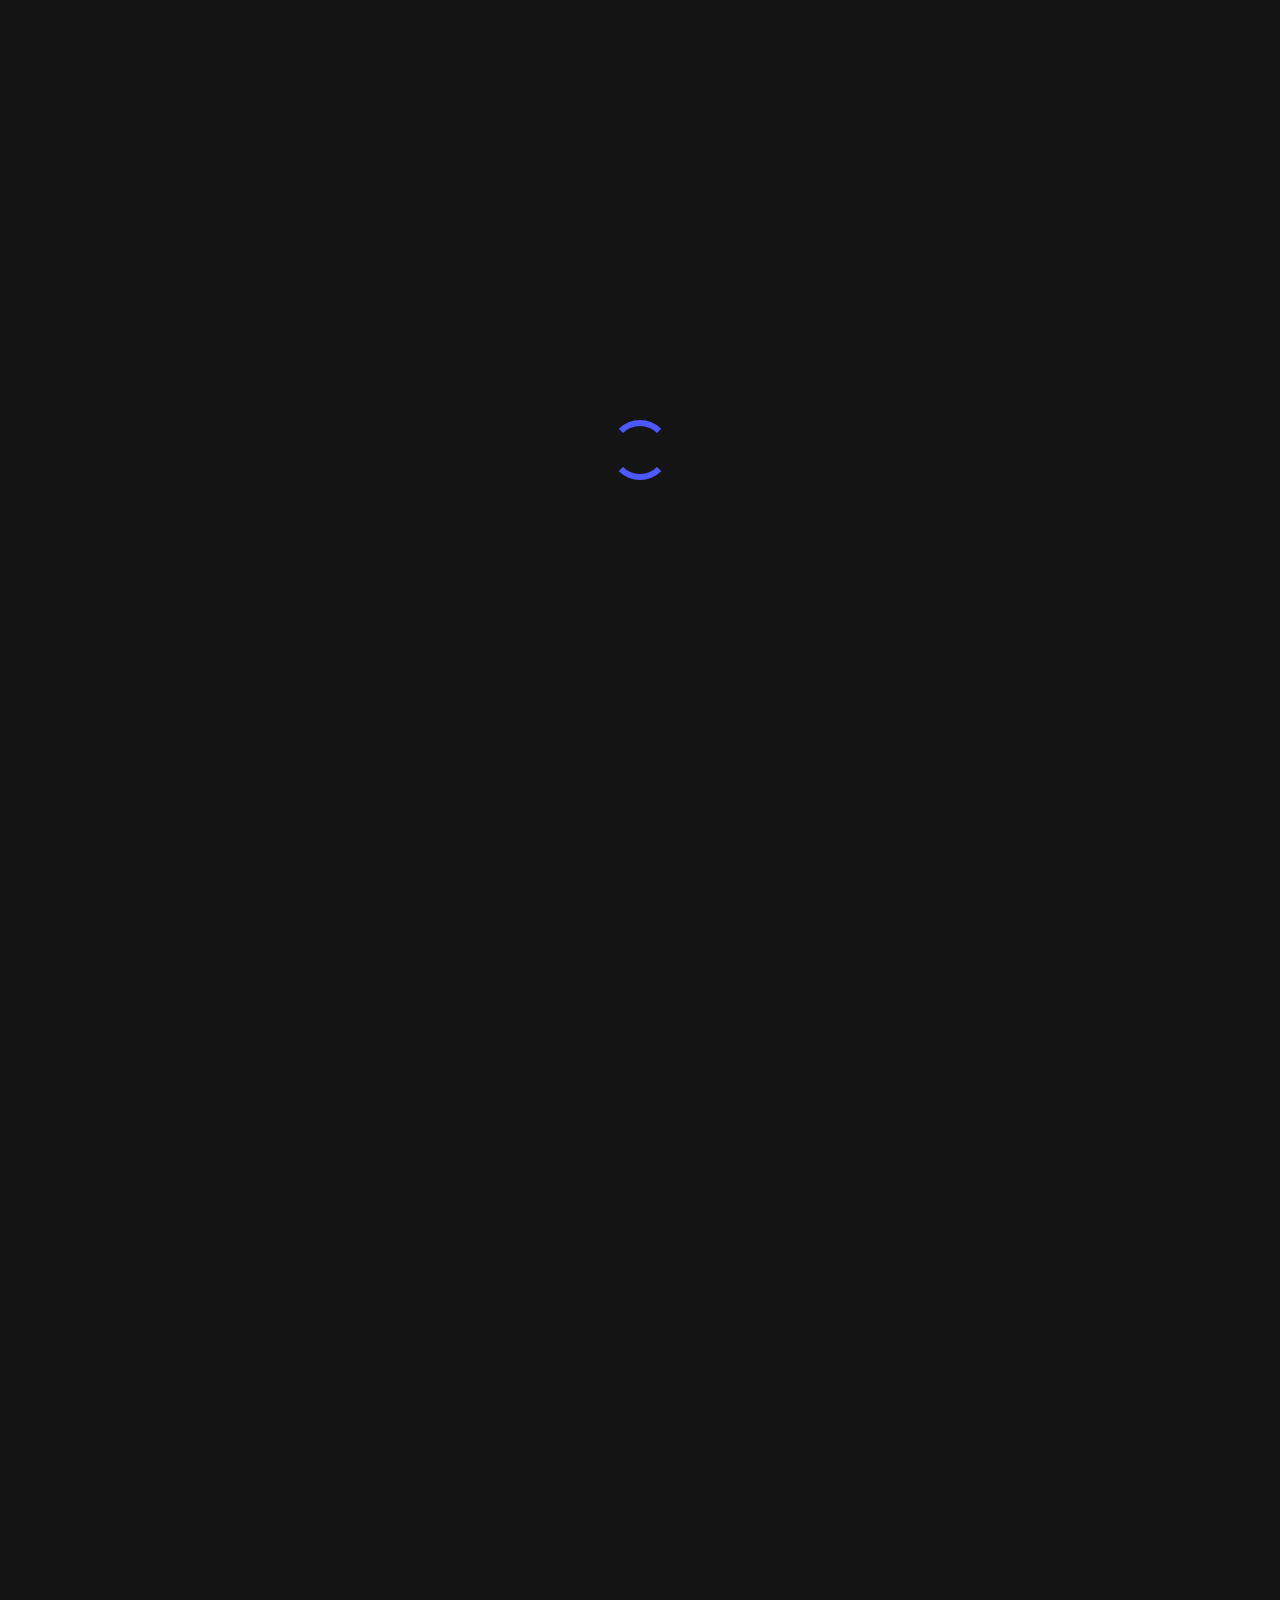
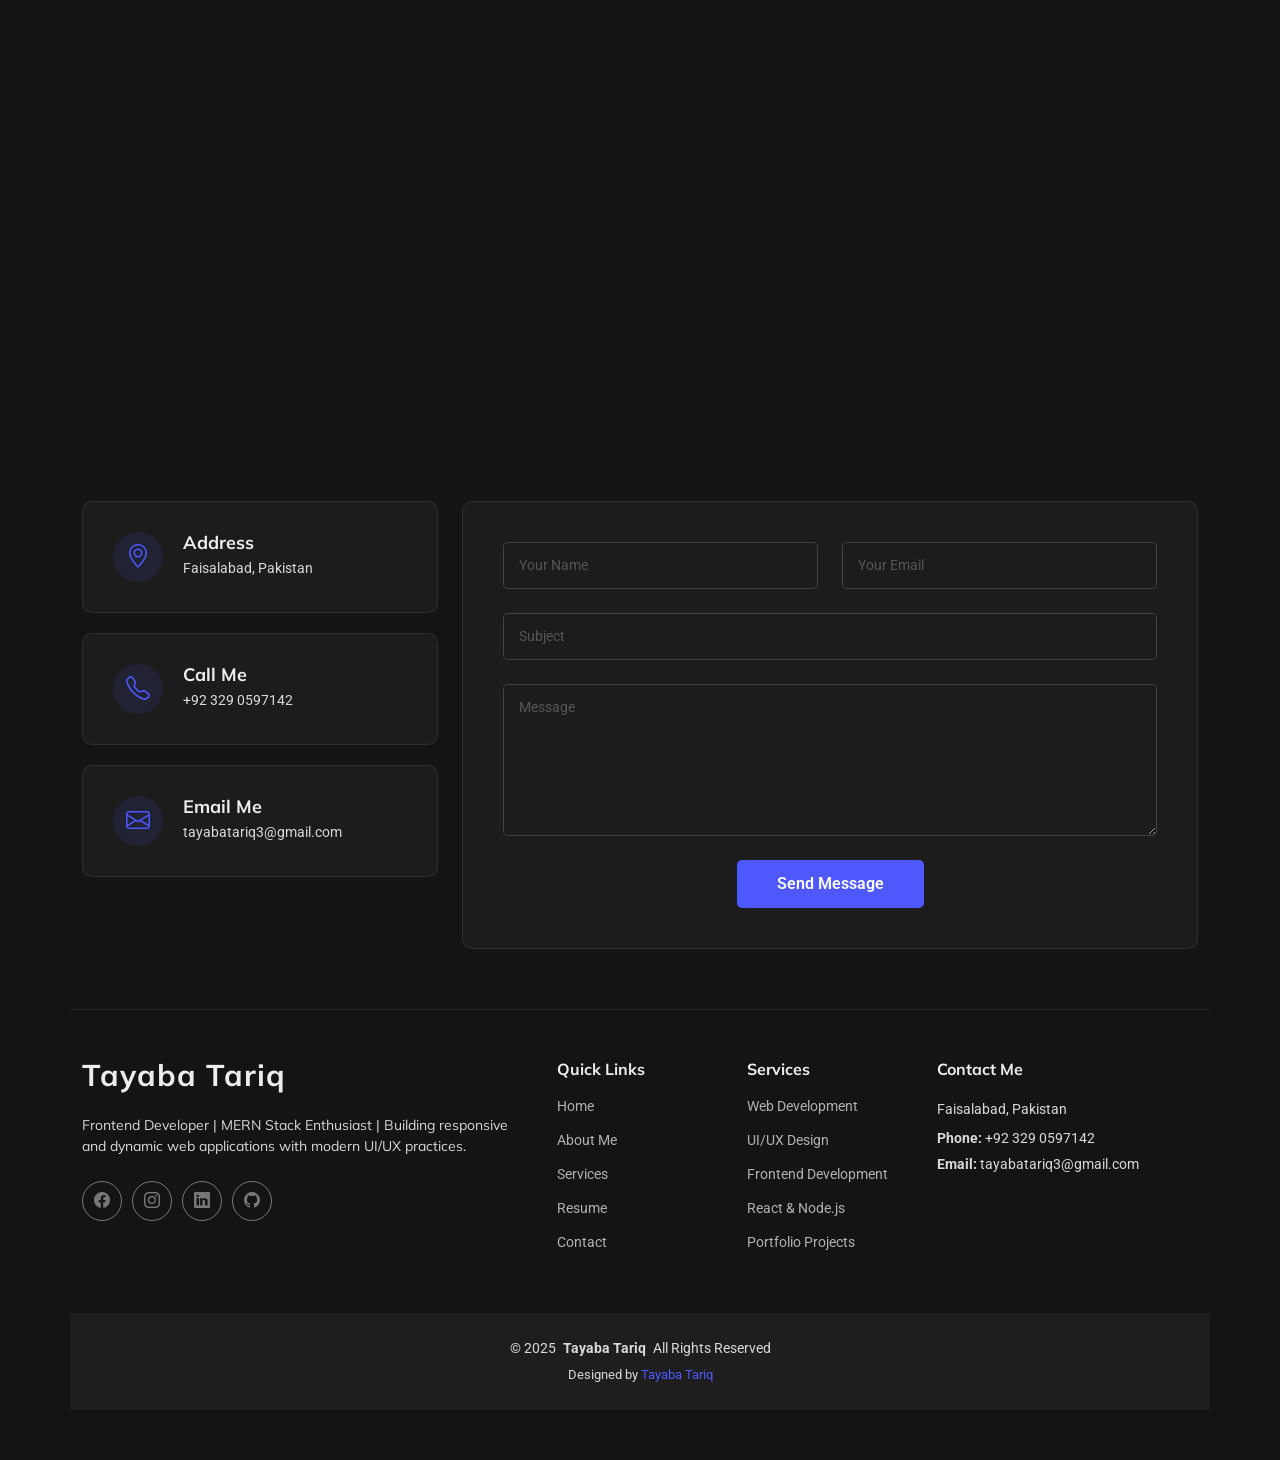
==== index.html @ 18658328 "initial comment" ====
<!DOCTYPE html>
<html lang="en">

<head>
  <meta charset="utf-8">
  <meta content="width=device-width, initial-scale=1.0" name="viewport">
  <title>Index - Craftivo Bootstrap Template</title>
  <meta name="description" content="">
  <meta name="keywords" content="">

  <!-- Favicons -->
  <link href="assets/img/favicon.png" rel="icon">
  <link href="assets/img/apple-touch-icon.png" rel="apple-touch-icon">

  <!-- Fonts -->
  <link href="https://fonts.googleapis.com" rel="preconnect">
  <link href="https://fonts.gstatic.com" rel="preconnect" crossorigin>
  <link
    href="https://fonts.googleapis.com/css2?family=Roboto:ital,wght@0,100;0,300;0,400;0,500;0,700;0,900;1,100;1,300;1,400;1,500;1,700;1,900&family=Raleway:ital,wght@0,100;0,200;0,300;0,400;0,500;0,600;0,700;0,800;0,900;1,100;1,200;1,300;1,400;1,500;1,600;1,700;1,800;1,900&family=Mulish:ital,wght@0,200;0,300;0,400;0,500;0,600;0,700;0,800;0,900;1,200;1,300;1,400;1,500;1,600;1,700;1,800;1,900&display=swap"
    rel="stylesheet">

  <!-- Vendor CSS Files -->
  <link href="assets/vendor/bootstrap/css/bootstrap.min.css" rel="stylesheet">
  <link href="assets/vendor/bootstrap-icons/bootstrap-icons.css" rel="stylesheet">
  <link href="assets/vendor/aos/aos.css" rel="stylesheet">
  <link href="assets/vendor/glightbox/css/glightbox.min.css" rel="stylesheet">
  <link href="assets/vendor/swiper/swiper-bundle.min.css" rel="stylesheet">

  <!-- Main CSS File -->
  <link href="assets/css/main.css" rel="stylesheet">

  <!-- =======================================================
  * Template Name: Craftivo
  * Template URL: https://bootstrapmade.com/craftivo-bootstrap-portfolio-template/
  * Updated: Oct 04 2025 with Bootstrap v5.3.8
  * Author: BootstrapMade.com
  * License: https://bootstrapmade.com/license/
  ======================================================== -->
</head>

<body class="index-page">

  <header id="header" class="header d-flex align-items-center fixed-top">
    <div class="container-fluid container-xl position-relative d-flex align-items-center">

      <a href="index.html" class="logo d-flex align-items-center me-auto">
        <!-- Uncomment the line below if you also wish to use an image logo -->
        <!-- <img src="assets/img/logo.webp" alt=""> -->
        <h1 class="sitename">TAYABA </h1>
      </a>

      <nav id="navmenu" class="navmenu">
        <ul>
          <li><a href="#hero" class="active">Home</a></li>
          <li><a href="#about">About</a></li>
          <li><a href="#resume">Resume</a></li>
          <li><a href="#services">Services</a></li>
          <li><a href="#portfolio">Portfolio</a></li>
          <!-- <li class="dropdown"><a href="#"><span>Dropdown</span> <i class="bi bi-chevron-down toggle-dropdown"></i></a>
            <ul>
              <li><a href="#">Dropdown 1</a></li>
              <li class="dropdown"><a href="#"><span>Deep Dropdown</span> <i
                    class="bi bi-chevron-down toggle-dropdown"></i></a>
                <ul>
                  <li><a href="#">Deep Dropdown 1</a></li>
                  <li><a href="#">Deep Dropdown 2</a></li>
                  <li><a href="#">Deep Dropdown 3</a></li>
                  <li><a href="#">Deep Dropdown 4</a></li>
                  <li><a href="#">Deep Dropdown 5</a></li>
                </ul>
              </li>
              <li><a href="#">Dropdown 2</a></li>
              <li><a href="#">Dropdown 3</a></li>
              <li><a href="#">Dropdown 4</a></li>
            </ul>
          </li> -->
          <li><a href="#contact">Contact</a></li>
        </ul>
        <i class="mobile-nav-toggle d-xl-none bi bi-list"></i>
      </nav>

      <a class="btn-getstarted" href="#about">Get Started</a>

    </div>
  </header>

  <main class="main">

    <!-- Hero Section -->
    <section id="hero" class="hero section dark-background">

      <img src="assets/img/profile/profile-bg-5.png" alt="" data-aos="fade-in">

      <div class="container" data-aos="fade-up" data-aos-delay="100">
        <div class="row justify-content-center">
          <div class="col-lg-8 text-center">
            <h2>Hi, I'm Tayaba Tariq</h2>
            <p>I'm a <span class="typed"
                data-typed-items="Frontend Developer, Designer, Developer, Freelancer"></span><span
                class="typed-cursor"></span></p>
            <div class="social-links">
              <a href="#"><i class="bi bi-facebook"></i></a>
                          <a href="https://github.com/tayabatariq"><i class="bi bi-github"></i></a>

              <a href="https://www.instagram.com/tayabatariq2023/"><i class="bi bi-instagram"></i></a>
              <a href="https://www.linkedin.com/in/tayabatariq/"><i class="bi bi-linkedin"></i></a>
            </div>
          </div>
        </div>
      </div>

    </section><!-- /Hero Section -->

    <!-- About Section -->
    <section id="about" class="about section">

      <!-- Section Title -->
      <div class="container section-title" data-aos="fade-up">
        <span class="subtitle">About Me</span>
        <h2>About Me</h2>
        <p>I’m Tayaba Tariq, a passionate Frontend Developer dedicated to crafting responsive and dynamic web
          experiences. I specialize in building interactive, user-friendly applications using modern web technologies.
        </p>
      </div><!-- End Section Title -->

      <div class="container" data-aos="fade-up" data-aos-delay="100">

        <div class="row gy-5">
          <div class="col-lg-4" data-aos="zoom-in" data-aos-delay="150">
            <div class="profile-card">
              <div class="profile-header">
                <div class="profile-avatar">
                  <img src="assets/img/profile/about.png" class="img-fluid" alt="Tayaba Tariq">
                  <div class="status-indicator"></div>
                </div>
                <h3>Tayaba Tariq</h3>
                <span class="role">Frontend Developer</span>
                <!-- <div class="rating">
              <i class="bi bi-star-fill"></i>
              <i class="bi bi-star-fill"></i>
              <i class="bi bi-star-fill"></i>
              <i class="bi bi-star-fill"></i>
              <i class="bi bi-star-half"></i>
              <span>4.8</span>
            </div> -->
              </div>

              <div class="profile-stats">
                <div class="stat-item">
                  <h4>4</h4>
                  <p>Internships <br>/Projects</p>
                </div>
                <div class="stat-item">
                  <h4>3</h4>
                  <p>Years Experience</p>
                </div>
                <div class="stat-item">
                  <h4>6+</h4>
                  <p>Certifications</p>
                </div>
              </div>

              <div class="profile-actions">
                <a href="assets/pdf/Tayaba_Tariq.pdf" class="btn-primary" download="" target="_blank">
                  <i class="bi bi-download"></i> Download CV
                </a>

                <a href="#contact" class="btn-secondary"><i class="bi bi-envelope"></i> Contact</a>
              </div>

              <div class="social-connect">
                <a href="https://www.linkedin.com/in/tayabatariq/"><i class="bi bi-linkedin"></i></a>
                <a href="https://github.com/tayabatariq"><i class="bi bi-github"></i></a>
               
                <a href="https://www.instagram.com/tayabatariq2023/"><i class="bi bi-instagram"></i></a>
              </div>
            </div>
          </div>

          <div class="col-lg-8" data-aos="fade-left" data-aos-delay="200">
            <div class="content-wrapper">
              <div class="bio-section">
                <div class="section-tag">About Me</div>
                <h2>Transforming Ideas into Digital Reality</h2>
                <p>I am currently pursuing a Bachelor of Science in Computer Science from Virtual University of
                  Pakistan. I have hands-on experience in Frontend and Full-Stack development through multiple
                  internships and freelance projects.</p>
                <p>My work includes building dynamic web applications with React.js, Node.js, Express.js, and MongoDB,
                  focusing on responsive UI, seamless UX, and secure APIs. I am passionate about learning new
                  technologies and delivering high-quality solutions.</p>
              </div>

              <div class="details-grid">
                <div class="detail-item" data-aos="fade-up" data-aos-delay="250">
                  <i class="bi bi-briefcase"></i>
                  <div class="detail-content">
                    <span>Experience</span>
                    <strong>1+ Year (Internships & Projects)</strong>
                  </div>
                </div>

                <div class="detail-item" data-aos="fade-up" data-aos-delay="300">
                  <i class="bi bi-mortarboard"></i>
                  <div class="detail-content">
                    <span>Degree</span>
                    <strong>Bachelor of Science (CS)</strong>
                  </div>
                </div>

                <div class="detail-item" data-aos="fade-up" data-aos-delay="350">
                  <i class="bi bi-geo-alt"></i>
                  <div class="detail-content">
                    <span>Based In</span>
                    <strong>Faisalabad, Pakistan</strong>
                  </div>
                </div>

                <div class="detail-item" data-aos="fade-up" data-aos-delay="100">
                  <i class="bi bi-envelope"></i>
                  <div class="detail-content">
                    <span>Email</span>
                    <strong>tayabatariq3@gmail.com</strong>
                  </div>
                </div>

                <div class="detail-item" data-aos="fade-up" data-aos-delay="150">
                  <i class="bi bi-phone"></i>
                  <div class="detail-content">
                    <span>Phone</span>
                    <strong>+92-329-0597142</strong>
                  </div>
                </div>

                <div class="detail-item" data-aos="fade-up" data-aos-delay="200">
                  <i class="bi bi-calendar-check"></i>
                  <div class="detail-content">
                    <span>Availability</span>
                    <strong>Open to Work</strong>
                  </div>
                </div>
              </div>

              <div class="skills-showcase" data-aos="fade-up" data-aos-delay="250">
                <div class="section-tag">Core Skills</div>
                <h3>Technical Proficiency</h3>

                <div class="skills-list skills-animation">
                  <div class="skill-item">
                    <div class="skill-info">
                      <span class="skill-name">React.js</span>
                      <span class="skill-percent">95%</span>
                    </div>
                    <div class="progress">
                      <div class="progress-bar" role="progressbar" aria-valuenow="95" aria-valuemin="0"
                        aria-valuemax="100"></div>
                    </div>
                  </div>

                  <div class="skill-item">
                    <div class="skill-info">
                      <span class="skill-name">Node.js & Express</span>
                      <span class="skill-percent">90%</span>
                    </div>
                    <div class="progress">
                      <div class="progress-bar" role="progressbar" aria-valuenow="90" aria-valuemin="0"
                        aria-valuemax="100"></div>
                    </div>
                  </div>

                  <div class="skill-item">
                    <div class="skill-info">
                      <span class="skill-name">MongoDB</span>
                      <span class="skill-percent">85%</span>
                    </div>
                    <div class="progress">
                      <div class="progress-bar" role="progressbar" aria-valuenow="85" aria-valuemin="0"
                        aria-valuemax="100"></div>
                    </div>
                  </div>

                  <div class="skill-item">
                    <div class="skill-info">
                      <span class="skill-name">HTML, CSS & Tailwind</span>
                      <span class="skill-percent">90%</span>
                    </div>
                    <div class="progress">
                      <div class="progress-bar" role="progressbar" aria-valuenow="90" aria-valuemin="0"
                        aria-valuemax="100"></div>
                    </div>
                  </div>

                  <div class="skill-item">
                    <div class="skill-info">
                      <span class="skill-name">UI/UX Design & Figma</span>
                      <span class="skill-percent">88%</span>
                    </div>
                    <div class="progress">
                      <div class="progress-bar" role="progressbar" aria-valuenow="88" aria-valuemin="0"
                        aria-valuemax="100"></div>
                    </div>
                  </div>
                </div>
              </div>
            </div>
          </div>
        </div>

      </div>

    </section><!-- /About Section -->
    <!-- Resume Section -->
    <section id="resume" class="resume section">

      <!-- Section Title -->
      <div class="container section-title" data-aos="fade-up">
        <span class="subtitle">Resume</span>
        <h2>Resume</h2>
        <p>Here is a summary of my professional experience, education, and projects showcasing my journey as a Frontend
          Developer and Full-Stack Developer.</p>
      </div><!-- End Section Title -->

      <div class="container" data-aos="fade-up" data-aos-delay="100">

        <div class="row gy-5">
          <!-- Experience Section -->
          <div class="col-lg-6">
            <div class="experience-section">
              <div class="section-header" data-aos="fade-right" data-aos-delay="200">
                <div class="header-content">
                  <span class="section-badge">Experience</span>
                  <h2>Professional Journey</h2>
                  <p>Hands-on experience through internships and freelance projects in frontend and full-stack
                    development.</p>
                </div>
              </div>

              <div class="experience-cards">
                <div class="exp-card featured" data-aos="zoom-in" data-aos-delay="300">
                  <div class="card-header">
                    <div class="company-logo">
                      <i class="bi bi-building"></i>
                    </div>
                    <div class="period-badge">Current</div>
                  </div>
                  <div class="card-body">
                    <h3>Career-Prep Fellow</h3>
                    <p class="company-name">AMAL Academy, Faisalabad, Pakistan</p>
                    <span class="duration">Aug 2025 – Present</span>
                    <p class="description">Strengthened analytical skills by solving real-world challenges. Researched
                      student wellbeing through 4500+ interviews, identifying education system gaps.</p>
                    <div class="skills-tags">
                      <span class="skill-tag">Analysis</span>
                      <span class="skill-tag">Research</span>
                      <span class="skill-tag">Problem Solving</span>
                    </div>
                  </div>
                </div>

                <div class="exp-card" data-aos="zoom-in" data-aos-delay="350">
                  <div class="card-header">
                    <div class="company-logo">
                      <i class="bi bi-laptop"></i>
                    </div>
                  </div>
                  <div class="card-body">
                    <h3>Full-Stack Development Intern</h3>
                    <p class="company-name">Corvit Systems, Faisalabad, Pakistan</p>
                    <span class="duration">Jan 2025 – Jun 2025</span>
                    <p class="description">Built full-stack web applications using React.js, Node.js, and Express.js
                      with clean UI design and efficient backend development. Managed lab systems at NAVTTC while
                      supporting technical training.</p>
                    <div class="skills-tags">
                      <span class="skill-tag">React.js</span>
                      <span class="skill-tag">Node.js</span>
                      <span class="skill-tag">Express.js</span>
                    </div>
                  </div>
                </div>

                <div class="exp-card" data-aos="zoom-in" data-aos-delay="400">
                  <div class="card-header">
                    <div class="company-logo">
                      <i class="bi bi-globe"></i>
                    </div>
                  </div>
                  <div class="card-body">
                    <h3>Frontend Development Intern</h3>
                    <p class="company-name">Cognifyz Technologies, UK (Remote)</p>
                    <span class="duration">Oct 2024 – Nov 2024</span>
                    <p class="description">Developed and optimized user interfaces using React.js, enhancing UI/UX for
                      multiple web applications.</p>
                    <div class="skills-tags">
                      <span class="skill-tag">React.js</span>
                      <span class="skill-tag">UI/UX</span>
                      <span class="skill-tag">Optimization</span>
                    </div>
                  </div>
                </div>

                <div class="exp-card" data-aos="zoom-in" data-aos-delay="450">
                  <div class="card-header">
                    <div class="company-logo">
                      <i class="bi bi-code-slash"></i>
                    </div>
                  </div>
                  <div class="card-body">
                    <h3>Freelance Full-Stack Developer</h3>
                    <p class="company-name">Imperiummedia Group, UK (Remote)</p>
                    <span class="duration">Oct 2025 – Nov 2025</span>
                    <p class="description">Created a dynamic AI-powered dashboard with real-time analytics and data
                      visualization. Collaborated with clients to gather requirements, plan UI/UX, and deliver
                      customized solutions on time.</p>
                    <div class="skills-tags">
                      <span class="skill-tag">AI Dashboard</span>
                      <span class="skill-tag">Full-Stack</span>
                      <span class="skill-tag">Client Collaboration</span>
                    </div>
                  </div>
                </div>
              </div>
            </div>
          </div>

          <!-- Education Section -->
          <div class="col-lg-6">
            <div class="education-section">
              <div class="section-header" data-aos="fade-left" data-aos-delay="200">
                <div class="header-content">
                  <span class="section-badge">Education</span>
                  <h2>Academic Background</h2>
                  <p>Formal education and certifications to strengthen my skills and knowledge in computer science and
                    web development.</p>
                </div>
              </div>

              <div class="education-timeline" data-aos="fade-left" data-aos-delay="300">
                <div class="timeline-track">
                  <div class="timeline-item">
                    <div class="timeline-marker">
                      <i class="bi bi-mortarboard-fill"></i>
                    </div>
                    <div class="timeline-content">
                      <div class="education-meta">
                        <span class="year-range">2023 - 2027</span>
                        <span class="degree-level">Bachelor</span>
                      </div>
                      <h4>Bachelor of Science in Computer Science</h4>
                      <p class="institution">Virtual University of Pakistan, Faisalabad</p>
                    </div>
                  </div>

                  <div class="timeline-item">
                    <div class="timeline-marker">
                      <i class="bi bi-book"></i>
                    </div>
                    <div class="timeline-content">
                      <div class="education-meta">
                        <span class="year-range">2021 - 2022</span>
                        <span class="degree-level">Intermediate</span>
                      </div>
                      <h4>Intermediate in Computer Science</h4>
                      <p class="institution">IMAN College, Faisalabad</p>
                    </div>
                  </div>

                  <div class="timeline-item">
                    <div class="timeline-marker">
                      <i class="bi bi-patch-check-fill"></i>
                    </div>
                    <div class="timeline-content">
                      <div class="education-meta">
                        <span class="year-range">2024 - 2025</span>
                        <span class="degree-level">Certifications</span>
                      </div>
                      <h4>Online Courses & Certifications</h4>
                      <div class="certifications-list">
                        <div class="cert-item">
                          <span class="cert-name">Computer Hardware</span>
                        </div>
                        <div class="cert-item">
                          <span class="cert-name">HTML & Web Designing Basics</span>
                        </div>
                        <div class="cert-item">
                          <span class="cert-name">JavaScript for Beginners</span>
                        </div>
                        <div class="cert-item">
                          <span class="cert-name">Programming Essentials in C++</span>
                        </div>
                        <div class="cert-item">
                          <span class="cert-name">Lean Foundations Professional SkillFront Certification™</span>
                        </div>
                        <div class="cert-item">
                          <span class="cert-name">Web Development with HTML & CSS Basics</span>
                        </div>
                      </div>
                    </div>
                  </div>

                </div>
              </div>
            </div>
          </div>
        </div>

      </div>

    </section><!-- /Resume Section -->

    <!-- Services Section -->
    <section id="services" class="services section">

      <!-- Section Title -->
      <div class="container section-title" data-aos="fade-up">
        <span class="subtitle">Services</span>
        <h2>Services</h2>
        <p>Explore the services I provide as a Frontend & Full-Stack Developer to help bring your digital projects to
          life.</p>
      </div><!-- End Section Title -->

      <div class="container" data-aos="fade-up" data-aos-delay="100">

        <div class="row gy-4">
          <div class="col-lg-3 col-md-6" data-aos="zoom-in" data-aos-delay="100">
            <div class="service-item">
              <div class="icon-wrapper">
                <i class="bi bi-code-slash"></i>
              </div>
              <h4>Frontend Development</h4>
              <p>Creating responsive and interactive web interfaces using React.js, Tailwind CSS, and modern JS
                frameworks.</p>
              <a href="#contact" class="read-more">
                <span>Hire Me</span>
                <i class="bi bi-arrow-right"></i>
              </a>
            </div>
          </div>

          <div class="col-lg-3 col-md-6" data-aos="zoom-in" data-aos-delay="200">
            <div class="service-item featured">
              <div class="featured-tag">Featured</div>
              <div class="icon-wrapper">
                <i class="bi bi-server"></i>
              </div>
              <h4>Backend Development</h4>
              <p>Building efficient server-side solutions using Node.js, Express.js, MongoDB, and API integration for
                dynamic web apps.</p>
              <a href="#contact" class="read-more">
                <span>Hire Me</span>
                <i class="bi bi-arrow-right"></i>
              </a>
            </div>
          </div>

          <div class="col-lg-3 col-md-6" data-aos="zoom-in" data-aos-delay="300">
            <div class="service-item">
              <div class="icon-wrapper">
                <i class="bi bi-phone"></i>
              </div>
              <h4>Mobile-Responsive Design</h4>
              <p>Ensuring your websites look perfect and function smoothly on all devices, from desktops to smartphones.
              </p>
              <a href="#contact" class="read-more">
                <span>Hire Me</span>
                <i class="bi bi-arrow-right"></i>
              </a>
            </div>
          </div>

          <div class="col-lg-3 col-md-6" data-aos="zoom-in" data-aos-delay="400">
            <div class="service-item">
              <div class="icon-wrapper">
                <i class="bi bi-palette"></i>
              </div>
              <h4>UI/UX Design</h4>
              <p>Designing visually appealing and user-friendly interfaces using Figma, wireframes, and UI prototyping
                tools.</p>
              <a href="#contact" class="read-more">
                <span>Hire Me</span>
                <i class="bi bi-arrow-right"></i>
              </a>
            </div>
          </div>

          <div class="col-lg-3 col-md-6" data-aos="zoom-in" data-aos-delay="100">
            <div class="service-item">
              <div class="icon-wrapper">
                <i class="bi bi-server-network"></i>
              </div>
              <h4>API Integration</h4>
              <p>Integrating third-party APIs to enhance functionality, from payment gateways to real-time chat
                features.</p>
              <a href="#contact" class="read-more">
                <span>Hire Me</span>
                <i class="bi bi-arrow-right"></i>
              </a>
            </div>
          </div>

          <div class="col-lg-3 col-md-6" data-aos="zoom-in" data-aos-delay="200">
            <div class="service-item">
              <div class="icon-wrapper">
                <i class="bi bi-cloud-upload"></i>
              </div>
              <h4>Cloud & Deployment</h4>
              <p>Deploying web applications on cloud platforms like AWS and managing databases and server hosting.</p>
              <a href="#contact" class="read-more">
                <span>Hire Me</span>
                <i class="bi bi-arrow-right"></i>
              </a>
            </div>
          </div>

          <div class="col-lg-3 col-md-6" data-aos="zoom-in" data-aos-delay="300">
            <div class="service-item">
              <div class="icon-wrapper">
                <i class="bi bi-bar-chart-line"></i>
              </div>
              <h4>Data Visualization</h4>
              <p>Creating interactive dashboards and charts to present data clearly using Chart.js and other
                visualization tools.</p>
              <a href="#contact" class="read-more">
                <span>Hire Me</span>
                <i class="bi bi-arrow-right"></i>
              </a>
            </div>
          </div>

          <div class="col-lg-3 col-md-6" data-aos="zoom-in" data-aos-delay="400">
            <div class="service-item">
              <div class="icon-wrapper">
                <i class="bi bi-shield-lock"></i>
              </div>
              <h4>Website Security</h4>
              <p>Implementing security measures like authentication, HTTPS, and data protection to safeguard web
                applications.</p>
              <a href="#contact" class="read-more">
                <span>Hire Me</span>
                <i class="bi bi-arrow-right"></i>
              </a>
            </div>
          </div>

        </div>

        <div class="row mt-5">
          <div class="col-12" data-aos="fade-up" data-aos-delay="200">
            <div class="cta-box">
              <div class="row align-items-center">
                <div class="col-lg-8">
                  <h3>Transform Your Vision Into Reality</h3>
                  <p>Partner with me to bring your ideas to life with innovative and responsive web solutions.</p>
                </div>
                <div class="col-lg-4 text-lg-end text-center">
                  <a href="#contact" class="cta-btn">Start Your Project</a>
                </div>
              </div>
            </div>
          </div>
        </div>

      </div>

    </section><!-- /Services Section -->

    <!-- Portfolio Section -->
    <section id="portfolio" class="portfolio section">

      <!-- Section Title -->
      <div class="container section-title" data-aos="fade-up">
        <span class="subtitle">Portfolio</span>
        <h2>Portfolio</h2>
        <p>Here are some of my projects showcasing my skills in web development, UI/UX design, and full-stack
          applications.</p>

      </div><!-- End Section Title -->

      <div class="container" data-aos="fade-up" data-aos-delay="100">

        <div class="isotope-layout" data-default-filter="*" data-layout="masonry" data-sort="original-order">
          <ul class="portfolio-filters isotope-filters" data-aos="fade-up" data-aos-delay="200">
            <li data-filter="*" class="filter-active">All Projects</li>
            <li data-filter=".filter-ui">UI/UX Projects</li>
            <li data-filter=".filter-fullstack">Full-Stack Projects</li>
            <li data-filter=".filter-innovative">Innovative Projects</li>

          </ul>

          <div class="row gy-4 isotope-container" data-aos="fade-up" data-aos-delay="300">
            <div class="col-lg-4 col-md-6 portfolio-item isotope-item  filter-fullstack">
              <div class="portfolio-card">
                <div class="portfolio-image-container">
                  <img src="assets/img/portfolio/skill.PNG" alt="SkillBarter Project" class="img-fluid" loading="lazy">
                  <div class="portfolio-overlay">
                    <div class="portfolio-info">
                      <span class="project-category">Full-Stack Web App</span>
                      <h4>SkillBarter</h4>
                    </div>
                    <div class="portfolio-actions">
                      <!-- Image lightbox -->
                      <a href="assets/img/portfolio/skill.PNG" class="glightbox portfolio-link">
                        <i class="bi bi-plus-lg"></i>
                      </a>
                      <!-- Details / links -->
                      <a href="https://github.com/tayabatariq/skillbarterfrontend" target="_blank"
                        class="portfolio-details" title="GitHub Repo">
                        <i class="bi bi-github"></i>
                      </a>
                      <a href="https://skillbarter-beta.vercel.app/" target="_blank" class="portfolio-details"
                        title="Live Demo">
                        <i class="bi bi-box-arrow-up-right"></i>
                      </a>
                    </div>
                  </div>
                </div>
                <div class="portfolio-meta">
                  <div class="project-tags">
                    <span class="tag">React</span>
                    <span class="tag">Node.js</span>
                    <span class="tag">MongoDB</span>
                  </div>
                  <div class="project-year">2025</div>
                </div>
                <div class="portfolio-description">
                  <p>SkillBarter is a full-stack platform where users can exchange skills with each other. Users can
                    sign up, list their skills, search for other users, and connect for skill exchange sessions. Built
                    with React, Node.js, Express, and MongoDB, it includes real-time chat and user profile management.
                  </p>
                </div>
              </div>
            </div>

            <div class="col-lg-4 col-md-6 portfolio-item isotope-item filter-ui">
              <div class="portfolio-card">
                <div class="portfolio-image-container">
                  <img src="assets/img/portfolio/shopify.PNG" alt="Impremium Media Group" class="img-fluid"
                    loading="lazy">
                  <div class="portfolio-overlay">
                    <div class="portfolio-info">
                      <span class="project-category">Web Design / UI</span>
                      <h4>Impremium Media Group</h4>
                    </div>
                    <div class="portfolio-actions">
                      <!-- Image lightbox -->
                      <a href="assets/img/portfolio/shopify.PNG" class="glightbox portfolio-link">
                        <i class="bi bi-plus-lg"></i>
                      </a>
                      <!-- Details / links -->
                      <a href="https://github.com/tayabatariq/shopifyimperimuim" target="_blank"
                        class="portfolio-details" title="GitHub Repo">
                        <i class="bi bi-github"></i>
                      </a>
                      <a href="https://shopifyimperimuim.vercel.app/" target="_blank" class="portfolio-details"
                        title="Live Demo">
                        <i class="bi bi-box-arrow-up-right"></i>
                      </a>
                    </div>
                  </div>
                </div>
                <div class="portfolio-meta">
                  <div class="project-tags">
                    <span class="tag">HTML</span>
                    <span class="tag">CSS</span>
                    <span class="tag">JavaScript</span>
                  </div>
                  <div class="project-year">2025</div>
                </div>
                <div class="portfolio-description">
                  <p>Impremium Media Group is a static frontend website showcasing their services and portfolio. It is
                    built with HTML, CSS, and JavaScript with a responsive and modern UI, optimized for user experience
                    and accessibility.</p>
                </div>
              </div>
            </div>

            <div class="col-lg-4 col-md-6 portfolio-item isotope-item filter-ui">
              <div class="portfolio-card">
                <div class="portfolio-image-container">
                  <img src="assets/img/portfolio/edtx.PNG" alt="EdTextain Landing Page" class="img-fluid"
                    loading="lazy">
                  <div class="portfolio-overlay">
                    <div class="portfolio-info">
                      <span class="project-category">Web Design / UI</span>
                      <h4>EdTextain Landing Page</h4>
                    </div>
                    <div class="portfolio-actions">
                      <!-- Image lightbox -->
                      <a href="assets/img/portfolio/edtx.PNG" class="glightbox portfolio-link">
                        <i class="bi bi-plus-lg"></i>
                      </a>
                      <!-- Details / links -->
                      <a href="https://github.com/tayabatariq/edtextainlanding" target="_blank"
                        class="portfolio-details" title="GitHub Repo">
                        <i class="bi bi-github"></i>
                      </a>
                      <a href="https://edtextainlanding.vercel.app/" target="_blank" class="portfolio-details"
                        title="Live Demo">
                        <i class="bi bi-box-arrow-up-right"></i>
                      </a>
                    </div>
                  </div>
                </div>
                <div class="portfolio-meta">
                  <div class="project-tags">
                    <span class="tag">HTML</span>
                    <span class="tag">CSS</span>
                    <span class="tag">JavaScript</span>
                  </div>
                  <div class="project-year">2025</div>
                </div>
                <div class="portfolio-description">
                  <p>EdTextain is a static landing page built with HTML, CSS, and JavaScript. It showcases the EdTextain
                    platform, focusing on a modern, responsive design with interactive UI elements to enhance user
                    engagement.</p>
                </div>
              </div>
            </div>


            <div class="col-lg-4 col-md-6 portfolio-item isotope-item filter-fullstack">
              <div class="portfolio-card">
                <div class="portfolio-image-container">
                  <img src="assets/img/portfolio/std.PNG" alt="Students FYP Portal" class="img-fluid" loading="lazy">
                  <div class="portfolio-overlay">
                    <div class="portfolio-info">
                      <span class="project-category">Full-Stack Web App</span>
                      <h4>Students FYP Portal</h4>
                    </div>
                    <div class="portfolio-actions">
                      <a href="assets/img/portfolio/std.PNG" class="glightbox portfolio-link">
                        <i class="bi bi-plus-lg"></i>
                      </a>
                      <a href="https://github.com/tayabatariq/students.fyp" target="_blank" class="portfolio-details"
                        title="GitHub Repo">
                        <i class="bi bi-github"></i>
                      </a>
                      <!-- Agar live demo hai, yahan demo link add karo -->
                      <a href="https://studentfyp.site/" target="_blank" class="portfolio-details" title="Live Demo">
                        <i class="bi bi-box-arrow-up-right"></i>
                      </a>
                    </div>
                  </div>
                </div>
                <div class="portfolio-meta">
                  <div class="project-tags">
                    <span class="tag">HTML</span>
                    <span class="tag">CSS</span>
                    <span class="tag">JavaScript</span>
                    <span class="tag">PHP</span>
                    <span class="tag">MySQL</span>
                  </div>
                  <div class="project-year">2025</div>
                </div>
                <div class="portfolio-description">
                  <p>
                    Students FYP Portal is a full-stack web application built with PHP, MySQL, and frontend technologies
                    (HTML, CSS, JS).
                    It helps students submit their final year project proposals, track approvals, communicate with
                    supervisors, and manage project documents.
                    The portal is responsive, user-friendly, and simplifies the FYP submission workflow.
                  </p>
                </div>
              </div>
            </div>

            <div class="col-lg-4 col-md-6 portfolio-item isotope-item filter-ui">
              <div class="portfolio-card">
                <div class="portfolio-image-container">
                  <img src="assets/img/portfolio/fr.PNG" alt="Furniture Website (Bootstrap)" class="img-fluid"
                    loading="lazy">
                  <div class="portfolio-overlay">
                    <div class="portfolio-info">
                      <span class="project-category">Web Design / UI</span>
                      <h4>Furniture Bootstrap Website</h4>
                    </div>
                    <div class="portfolio-actions">
                      <a href="assets/img/portfolio/fr.PNG" class="glightbox portfolio-link">
                        <i class="bi bi-plus-lg"></i>
                      </a>
                      <a href="https://github.com/tayabatariq/Furniture-botstrap-website" target="_blank"
                        class="portfolio-details" title="GitHub Repo">
                        <i class="bi bi-github"></i>
                      </a>
                      <a href="https://tayabatariq.github.io/Furniture-botstrap-website/" target="_blank"
                        class="portfolio-details" title="Live Demo">
                        <i class="bi bi-box-arrow-up-right"></i>
                      </a>
                    </div>
                  </div>
                </div>
                <div class="portfolio-meta">
                  <div class="project-tags">
                    <span class="tag">HTML</span>
                    <span class="tag">CSS</span>
                    <span class="tag">JavaScript</span>
                    <span class="tag">Bootstrap</span>
                  </div>
                  <div class="project-year">2025</div>
                </div>
                <div class="portfolio-description">
                  <p>
                    A responsive furniture website designed using Bootstrap, HTML, CSS, and JavaScript. It features a
                    clean UI, a product gallery, and interactive elements, all optimized for a smooth user experience.
                  </p>
                </div>
              </div>
            </div>




            <div class="col-lg-4 col-md-6 portfolio-item isotope-item filter-innovative">
              <div class="portfolio-card">
                <div class="portfolio-image-container">
                  <img src="assets/img/portfolio/br.PNG" alt="BrandBeet Animation Project" class="img-fluid"
                    loading="lazy">
                  <div class="portfolio-overlay">
                    <div class="portfolio-info">
                      <span class="project-category">Animation / Interactive UI</span>
                      <h4>BrandBeet</h4>
                    </div>
                    <div class="portfolio-actions">
                      <a href="assets/img/portfolio/br.PNG" class="glightbox portfolio-link">
                        <i class="bi bi-plus-lg"></i>
                      </a>
                      <a href="https://github.com/tayabatariq/Brandbeet" target="_blank" class="portfolio-details"
                        title="GitHub Repo">
                        <i class="bi bi-github"></i>
                      </a>
                      <!-- Agar live demo hai to yahan link daalo -->
                      <a href="https://tayabatariq.github.io/Brandbeet/" target="_blank" class="portfolio-details"
                        title="Live Demo">
                        <i class="bi bi-box-arrow-up-right"></i>
                      </a>
                    </div>
                  </div>
                </div>
                <div class="portfolio-meta">
                  <div class="project-tags">
                    <span class="tag">HTML</span>
                    <span class="tag">JavaScript</span>
                    <span class="tag">Tailwind CSS</span>
                    <span class="tag">GSAP</span>
                  </div>
                  <div class="project-year">2025</div>
                </div>
                <div class="portfolio-description">
                  <p>
                    BrandBeet is an animated web UI built using **GSAP** for smooth animations, combined with **HTML**,
                    **JavaScript**, and **Tailwind CSS** for styling. The project demonstrates interactive transitions,
                    animated elements, and micro-interactions to give a lively user experience.
                  </p>
                </div>
              </div>
            </div>


            <div class="col-lg-4 col-md-6 portfolio-item isotope-item  filter-fullstack">
              <div class="portfolio-card">
                <div class="portfolio-image-container">
                  <img src="assets/img/portfolio/wings.PNG" alt="Wings of Change" class="img-fluid" loading="lazy">
                  <div class="portfolio-overlay">
                    <div class="portfolio-info">
                      <span class="project-category">Full‑Stack Web App</span>
                      <h4>Wings of Change</h4>
                    </div>
                    <div class="portfolio-actions">
                      <a href="assets/img/portfolio/wings.PNG" class="glightbox portfolio-link">
                        <i class="bi bi-plus-lg"></i>
                      </a>
                      <a href="https://github.com/tayabatariq/wingsofchange" target="_blank" class="portfolio-details"
                        title="GitHub Repo">
                        <i class="bi bi-github"></i>
                      </a>
                      <!-- Agar live demo hai -->
                      <a href="https://wingsofchange.vercel.app/" target="_blank" class="portfolio-details"
                        title="Live Demo">
                        <i class="bi bi-box-arrow-up-right"></i>
                      </a>
                    </div>
                  </div>
                </div>
                <div class="portfolio-meta">
                  <div class="project-tags">
                    <span class="tag">MongoDB</span>
                    <span class="tag">Express</span>
                    <span class="tag">React</span>
                    <span class="tag">Node.js</span>
                  </div>
                  <div class="project-year">2025</div>
                </div>
                <div class="portfolio-description">
                  <p>
                    Wings of Change is a full‑stack social impact platform developed using the MERN stack (MongoDB,
                    Express, React, Node.js).
                    The app empowers users to engage in social initiatives, track community activities, and collaborate
                    with volunteers.
                    Features include user authentication, role-based access, interactive dashboards, real-time updates,
                    and seamless CRUD operations for projects and events, offering a responsive and user-friendly
                    experience.
                  </p>
                  </p>
                </div>
              </div>
            </div>


            <div class="col-lg-4 col-md-6 portfolio-item isotope-item  filter-innovative">
              <div class="portfolio-card">
                <div class="portfolio-image-container">
                  <img src="assets/img/portfolio/cuberto.PNG" alt="Cuberto Animated Website" class="img-fluid"
                    loading="lazy">
                  <div class="portfolio-overlay">
                    <div class="portfolio-info">
                      <span class="project-category">Animated Website / UI</span>
                      <h4>Cuberto Animation Website</h4>
                    </div>
                    <div class="portfolio-actions">
                      <a href="assets/img/portfolio/cuberto.PNG" class="glightbox portfolio-link">
                        <i class="bi bi-plus-lg"></i>
                      </a>
                      <a href="https://github.com/tayabatariq/Cuberto" target="_blank" class="portfolio-details"
                        title="GitHub Repo">
                        <i class="bi bi-github"></i>
                      </a>
                      <!-- Agar live demo hai -->
                      <a href="https://tayabatariq.github.io/Cuberto/" target="_blank" class="portfolio-details"
                        title="Live Demo">
                        <i class="bi bi-box-arrow-up-right"></i>
                      </a>
                    </div>
                  </div>
                </div>
                <div class="portfolio-meta">
                  <div class="project-tags">
                    <span class="tag">HTML</span>
                    <span class="tag">CSS</span>
                    <span class="tag">JavaScript</span>
                    <span class="tag">GSAP</span>
                  </div>
                  <div class="project-year">2025</div>
                </div>
                <div class="portfolio-description">
                  <p>
                    This is an animated and interactive landing website built using **GSAP** (GreenSock Animation
                    Platform), JavaScript, HTML, and CSS. It features smooth scroll‑based animations,
                    micro‑interactions, and animated transitions that give the website a lively and engaging feel.
                  </p>
                </div>
              </div>
            </div>


            <div class="col-lg-4 col-md-6 portfolio-item isotope-item filter-ui">
              <div class="portfolio-card">
                <div class="portfolio-image-container">
                  <img src="assets/img/portfolio/weather.PNG" alt="Weather App" class="img-fluid" loading="lazy">
                  <div class="portfolio-overlay">
                    <div class="portfolio-info">
                      <span class="project-category">Web Design / UI</span>
                      <h4>Weather App</h4>
                    </div>
                    <div class="portfolio-actions">
                      <a href="assets/img/portfolio/weather.PNG" class="glightbox portfolio-link">
                        <i class="bi bi-plus-lg"></i>
                      </a>
                      <a href="https://github.com/tayabatariq/weather_app" target="_blank" class="portfolio-details"
                        title="GitHub Repo">
                        <i class="bi bi-github"></i>
                      </a>
                      <a href="https://tayabatariq.github.io/weather_app/" target="_blank" class="portfolio-details"
                        title="Live Demo">
                        <i class="bi bi-box-arrow-up-right"></i>
                      </a>
                    </div>
                  </div>
                </div>
                <div class="portfolio-meta">
                  <div class="project-tags">
                    <span class="tag">HTML</span>
                    <span class="tag">CSS</span>
                    <span class="tag">JavaScript</span>
                  </div>
                  <div class="project-year">2025</div>
                </div>
                <div class="portfolio-description">
                  <p>
                    A simple and responsive Weather App built using HTML, CSS, and JavaScript. The app fetches real-time
                    weather data from an API, displays current weather conditions, temperature, and location, providing
                    a clean and interactive user experience.
                  </p>
                </div>
              </div>
            </div>


          </div>

        </div>

        <div class="portfolio-bottom" data-aos="fade-up" data-aos-delay="400">
          <div class="row align-items-center">
            <div class="col-lg-8">
              <h3>Like what you see?</h3>
              <p>Donec rutrum congue leo eget malesuada. Vivamus suscipit tortor eget felis porttitor volutpat.</p>
            </div>
            <div class="col-lg-4 text-lg-end">
              <a href="#contact" class="btn btn-accent">Let's Work Together</a>
            </div>
          </div>
        </div>

      </div>

    </section><!-- /Portfolio Section -->

    <!-- Contact Section -->
    <section id="contact" class="contact section">

      <!-- Section Title -->
      <div class="container section-title" data-aos="fade-up">
        <span class="subtitle">Contact</span>
        <h2>Contact</h2>
        <p>Feel free to reach out for collaborations, freelance work, or just to say hi! I respond quickly.</p>
      </div><!-- End Section Title -->

      <div class="container">

        <div class="row gy-4">

          <div class="col-lg-4">
            <div class="info-item">
              <div class="icon-wrapper">
                <i class="bi bi-geo-alt"></i>
              </div>
              <div>
                <h3>Address</h3>
                <p>Faisalabad, Pakistan</p>
              </div>
            </div>

            <div class="info-item">
              <div class="icon-wrapper">
                <i class="bi bi-telephone"></i>
              </div>
              <div>
                <h3>Call Me</h3>
                <p>+92 329 0597142</p>
              </div>
            </div>

            <div class="info-item">
              <div class="icon-wrapper">
                <i class="bi bi-envelope"></i>
              </div>
              <div>
                <h3>Email Me</h3>
                <p>tayabatariq3@gmail.com</p>
              </div>
            </div>

          </div>

          <div class="col-lg-8">
            <form action="mailto:tayabatariq3@gmail.com" method="post" class="php-email-form">
              <div class="row gy-4">

                <div class="col-md-6">
                  <input type="text" name="name" class="form-control" placeholder="Your Name" required="">
                </div>

                <div class="col-md-6">
                  <input type="email" class="form-control" name="email" placeholder="Your Email" required="">
                </div>

                <div class="col-md-12">
                  <input type="text" class="form-control" name="subject" placeholder="Subject" required="">
                </div>

                <div class="col-md-12">
                  <textarea class="form-control" name="message" rows="6" placeholder="Message" required=""></textarea>
                </div>

                <div class="col-md-12 text-center">
                  <div class="loading">Loading</div>
                  <div class="error-message"></div>
                  <div class="sent-message">Your message has been sent. Thank you!</div>

                  <button type="submit">Send Message</button>
                </div>

              </div>
            </form>
          </div>

        </div>

      </div>

    </section><!-- /Contact Section -->


  </main>

  <footer id="footer" class="footer">

    <div class="container footer-top">
      <div class="row gy-4">

        <div class="col-lg-5 col-md-12 footer-about">
          <a href="index.html" class="logo d-flex align-items-center">
            <span class="sitename">Tayaba Tariq</span>
          </a>
          <p>Frontend Developer | MERN Stack Enthusiast | Building responsive and dynamic web applications with modern
            UI/UX practices.</p>
          <div class="social-links d-flex mt-4">
            <a href="https://facebook.com/yourhandle" target="_blank"><i class="bi bi-facebook"></i></a>
            <a href="https://www.instagram.com/tayabatariq2023/" target="_blank"><i class="bi bi-instagram"></i></a>
            <a href="https://www.linkedin.com/in/tayabatariq/" target="_blank"><i class="bi bi-linkedin"></i></a>
            <a href="https://github.com/tayabatariq" target="_blank"><i class="bi bi-github"></i></a>
          </div>
        </div>

        <div class="col-lg-2 col-6 footer-links">
          <h4>Quick Links</h4>
          <ul>
            <li><a href="#hero">Home</a></li>
            <li><a href="#about">About Me</a></li>
            <li><a href="#services">Services</a></li>
            <li><a href="#resume">Resume</a></li>
            <li><a href="#contact">Contact</a></li>
          </ul>
        </div>

        <div class="col-lg-2 col-6 footer-links">
          <h4>Services</h4>
          <ul>
            <li><a href="#services">Web Development</a></li>
            <li><a href="#services">UI/UX Design</a></li>
            <li><a href="#services">Frontend Development</a></li>
            <li><a href="#services">React & Node.js</a></li>
            <li><a href="#services">Portfolio Projects</a></li>
          </ul>
        </div>

        <div class="col-lg-3 col-md-12 footer-contact text-center text-md-start">
          <h4>Contact Me</h4>
          <p>Faisalabad, Pakistan</p>
          <p class="mt-2"><strong>Phone:</strong> +92 329 0597142</p>
          <p><strong>Email:</strong> tayabatariq3@gmail.com</p>
        </div>

      </div>
    </div>

    <div class="container copyright text-center mt-4">
      <p>© <span>2025</span> <strong class="px-1 sitename">Tayaba Tariq</strong> <span>All Rights Reserved</span></p>
      <div class="credits">
        Designed by <a href="#">Tayaba Tariq</a>
      </div>
    </div>

  </footer>


  <!-- Scroll Top -->
  <a href="#" id="scroll-top" class="scroll-top d-flex align-items-center justify-content-center"><i
      class="bi bi-arrow-up-short"></i></a>

  <!-- Preloader -->
  <div id="preloader"></div>

  <!-- Vendor JS Files -->
  <script src="assets/vendor/bootstrap/js/bootstrap.bundle.min.js"></script>
  <script src="assets/vendor/php-email-form/validate.js"></script>
  <script src="assets/vendor/aos/aos.js"></script>
  <script src="assets/vendor/typed.js/typed.umd.js"></script>
  <script src="assets/vendor/waypoints/noframework.waypoints.js"></script>
  <script src="assets/vendor/glightbox/js/glightbox.min.js"></script>
  <script src="assets/vendor/imagesloaded/imagesloaded.pkgd.min.js"></script>
  <script src="assets/vendor/isotope-layout/isotope.pkgd.min.js"></script>
  <script src="assets/vendor/swiper/swiper-bundle.min.js"></script>

  <!-- Main JS File -->
  <script src="assets/js/main.js"></script>

</body>

</html>
---- assets/css/main.css ----
/**
* Template Name: Craftivo
* Template URL: https://bootstrapmade.com/craftivo-bootstrap-portfolio-template/
* Updated: Oct 04 2025 with Bootstrap v5.3.8
* Author: BootstrapMade.com
* License: https://bootstrapmade.com/license/
*/

@charset "UTF-8";

/*--------------------------------------------------------------
# Font & Color Variables
# Help: https://bootstrapmade.com/color-system/
--------------------------------------------------------------*/
/* Fonts */
:root {
  --default-font: "Roboto",  system-ui, -apple-system, "Segoe UI", Roboto, "Helvetica Neue", Arial, "Noto Sans", "Liberation Sans", sans-serif, "Apple Color Emoji", "Segoe UI Emoji", "Segoe UI Symbol", "Noto Color Emoji";
  --heading-font: "Mulish",  sans-serif;
  --nav-font: "Raleway",  sans-serif;
}

/* Global Colors - The following color variables are used throughout the website. Updating them here will change the color scheme of the entire website */
:root { 
  --background-color: #141414; /* Background color for the entire website, including individual sections */
  --default-color: #d9d9d9; /* Default color used for the majority of the text content across the entire website */
  --heading-color: #ededed; /* Color for headings, subheadings and title throughout the website */
  --accent-color: #4d59ff; /* Accent color that represents your brand on the website. It's used for buttons, links, and other elements that need to stand out */
  --surface-color: #1c1c1c; /* The surface color is used as a background of boxed elements within sections, such as cards, icon boxes, or other elements that require a visual separation from the global background. */
  --contrast-color: #ffffff; /* Contrast color for text, ensuring readability against backgrounds of accent, heading, or default colors. */
}

/* Nav Menu Colors - The following color variables are used specifically for the navigation menu. They are separate from the global colors to allow for more customization options */
:root {
  --nav-color: #d9d9d9;  /* The default color of the main navmenu links */
  --nav-hover-color: #504dff; /* Applied to main navmenu links when they are hovered over or active */
  --nav-mobile-background-color: #2e2e2e; /* Used as the background color for mobile navigation menu */
  --nav-dropdown-background-color: #2e2e2e; /* Used as the background color for dropdown items that appear when hovering over primary navigation items */
  --nav-dropdown-color: #d9d9d9; /* Used for navigation links of the dropdown items in the navigation menu. */
  --nav-dropdown-hover-color: #4dbeff; /* Similar to --nav-hover-color, this color is applied to dropdown navigation links when they are hovered over. */
}

/* Color Presets - These classes override global colors when applied to any section or element, providing reuse of the sam color scheme. */

.light-background {
  --background-color: rgba(41, 41, 41, 0.8);
  --surface-color: #484848;
}

.dark-background {
  --background-color: #060606;
  --default-color: #ffffff;
  --heading-color: #ffffff;
  --surface-color: #252525;
  --contrast-color: #ffffff;
}

/* Smooth scroll */
:root {
  scroll-behavior: smooth;
}

/*--------------------------------------------------------------
# General Styling & Shared Classes
--------------------------------------------------------------*/
body {
  color: var(--default-color);
  background-color: var(--background-color);
  font-family: var(--default-font);
}

a {
  color: var(--accent-color);
  text-decoration: none;
  transition: 0.3s;
}

a:hover {
  color: color-mix(in srgb, var(--accent-color), transparent 25%);
  text-decoration: none;
}

h1,
h2,
h3,
h4,
h5,
h6 {
  color: var(--heading-color);
  font-family: var(--heading-font);
}

/* PHP Email Form Messages
------------------------------*/
.php-email-form .error-message {
  display: none;
  background: #df1529;
  color: #ffffff;
  text-align: left;
  padding: 15px;
  margin-bottom: 24px;
  font-weight: 600;
}

.php-email-form .sent-message {
  display: none;
  color: #ffffff;
  background: #059652;
  text-align: center;
  padding: 15px;
  margin-bottom: 24px;
  font-weight: 600;
}

.php-email-form .loading {
  display: none;
  background: var(--surface-color);
  text-align: center;
  padding: 15px;
  margin-bottom: 24px;
}

.php-email-form .loading:before {
  content: "";
  display: inline-block;
  border-radius: 50%;
  width: 24px;
  height: 24px;
  margin: 0 10px -6px 0;
  border: 3px solid var(--accent-color);
  border-top-color: var(--surface-color);
  animation: php-email-form-loading 1s linear infinite;
}

@keyframes php-email-form-loading {
  0% {
    transform: rotate(0deg);
  }

  100% {
    transform: rotate(360deg);
  }
}

/*--------------------------------------------------------------
# Global Header
--------------------------------------------------------------*/
.header {
  --heading-color: #ffffff;
  color: var(--default-color);
  background-color: var(--background-color);
  padding: 15px 0;
  transition: all 0.5s;
  z-index: 997;
}

.header .logo {
  line-height: 1;
}

.header .logo img {
  max-height: 36px;
  margin-right: 8px;
}

.header .logo h1 {
  font-size: 30px;
  margin: 0;
  font-weight: 400;
  color: var(--heading-color);
}

.header .btn-getstarted,
.header .btn-getstarted:focus {
  color: var(--contrast-color);
  background: var(--accent-color);
  font-size: 14px;
  padding: 8px 25px;
  margin: 0 0 0 30px;
  border-radius: 50px;
  transition: 0.3s;
}

.header .btn-getstarted:hover,
.header .btn-getstarted:focus:hover {
  color: var(--contrast-color);
  background: color-mix(in srgb, var(--accent-color), transparent 15%);
}

@media (max-width: 1200px) {
  .header .logo {
    order: 1;
  }

  .header .btn-getstarted {
    order: 2;
    margin: 0 15px 0 0;
    padding: 6px 15px;
  }

  .header .navmenu {
    order: 3;
  }
}

.scrolled .header {
  box-shadow: 0px 0 18px rgba(0, 0, 0, 0.1);
}

/* Global Header on Scroll
------------------------------*/
.scrolled .header {
  --background-color: rgba(20, 20, 20, 0.8);
}

/* Index Page Header
------------------------------*/
.index-page .header {
  --background-color: rgba(255, 255, 255, 0);
}

/* Index Page Header on Scroll
------------------------------*/
.index-page.scrolled .header {
  --background-color: rgba(20, 20, 20, 0.8);
}

/*--------------------------------------------------------------
# Navigation Menu
--------------------------------------------------------------*/
/* Navmenu - Desktop */
@media (min-width: 1200px) {
  .navmenu {
    padding: 0;
  }

  .navmenu ul {
    margin: 0;
    padding: 0;
    display: flex;
    list-style: none;
    align-items: center;
  }

  .navmenu li {
    position: relative;
  }

  .navmenu a,
  .navmenu a:focus {
    color: var(--nav-color);
    padding: 18px 15px;
    font-size: 16px;
    font-family: var(--nav-font);
    font-weight: 600;
    display: flex;
    align-items: center;
    justify-content: space-between;
    white-space: nowrap;
    transition: 0.3s;
  }

  .navmenu a i,
  .navmenu a:focus i {
    font-size: 12px;
    line-height: 0;
    margin-left: 5px;
    transition: 0.3s;
  }

  .navmenu li:last-child a {
    padding-right: 0;
  }

  .navmenu li:hover>a,
  .navmenu .active,
  .navmenu .active:focus {
    color: var(--nav-hover-color);
  }

  .navmenu .dropdown ul {
    margin: 0;
    padding: 10px 0;
    background: var(--nav-dropdown-background-color);
    display: block;
    position: absolute;
    visibility: hidden;
    left: 14px;
    top: 130%;
    opacity: 0;
    transition: 0.3s;
    border-radius: 4px;
    z-index: 99;
    box-shadow: 0px 0px 30px rgba(0, 0, 0, 0.1);
  }

  .navmenu .dropdown ul li {
    min-width: 200px;
  }

  .navmenu .dropdown ul a {
    padding: 10px 20px;
    font-size: 15px;
    text-transform: none;
    color: var(--nav-dropdown-color);
  }

  .navmenu .dropdown ul a i {
    font-size: 12px;
  }

  .navmenu .dropdown ul a:hover,
  .navmenu .dropdown ul .active:hover,
  .navmenu .dropdown ul li:hover>a {
    color: var(--nav-dropdown-hover-color);
  }

  .navmenu .dropdown:hover>ul {
    opacity: 1;
    top: 100%;
    visibility: visible;
  }

  .navmenu .dropdown .dropdown ul {
    top: 0;
    left: -90%;
    visibility: hidden;
  }

  .navmenu .dropdown .dropdown:hover>ul {
    opacity: 1;
    top: 0;
    left: -100%;
    visibility: visible;
  }
}

/* Navmenu - Mobile */
@media (max-width: 1199px) {
  .mobile-nav-toggle {
    color: var(--nav-color);
    font-size: 28px;
    line-height: 0;
    margin-right: 10px;
    cursor: pointer;
    transition: color 0.3s;
  }

  .navmenu {
    padding: 0;
    z-index: 9997;
  }

  .navmenu ul {
    display: none;
    list-style: none;
    position: absolute;
    inset: 60px 20px 20px 20px;
    padding: 10px 0;
    margin: 0;
    border-radius: 6px;
    background-color: var(--nav-mobile-background-color);
    overflow-y: auto;
    transition: 0.3s;
    z-index: 9998;
    box-shadow: 0px 0px 30px rgba(0, 0, 0, 0.1);
  }

  .navmenu a,
  .navmenu a:focus {
    color: var(--nav-dropdown-color);
    padding: 10px 20px;
    font-family: var(--nav-font);
    font-size: 17px;
    font-weight: 500;
    display: flex;
    align-items: center;
    justify-content: space-between;
    white-space: nowrap;
    transition: 0.3s;
  }

  .navmenu a i,
  .navmenu a:focus i {
    font-size: 12px;
    line-height: 0;
    margin-left: 5px;
    width: 30px;
    height: 30px;
    display: flex;
    align-items: center;
    justify-content: center;
    border-radius: 50%;
    transition: 0.3s;
    background-color: color-mix(in srgb, var(--accent-color), transparent 90%);
  }

  .navmenu a i:hover,
  .navmenu a:focus i:hover {
    background-color: var(--accent-color);
    color: var(--contrast-color);
  }

  .navmenu a:hover,
  .navmenu .active,
  .navmenu .active:focus {
    color: var(--nav-dropdown-hover-color);
  }

  .navmenu .active i,
  .navmenu .active:focus i {
    background-color: var(--accent-color);
    color: var(--contrast-color);
    transform: rotate(180deg);
  }

  .navmenu .dropdown ul {
    position: static;
    display: none;
    z-index: 99;
    padding: 10px 0;
    margin: 10px 20px;
    background-color: var(--nav-dropdown-background-color);
    border: 1px solid color-mix(in srgb, var(--default-color), transparent 90%);
    box-shadow: none;
    transition: all 0.5s ease-in-out;
  }

  .navmenu .dropdown ul ul {
    background-color: rgba(33, 37, 41, 0.1);
  }

  .navmenu .dropdown>.dropdown-active {
    display: block;
    background-color: rgba(33, 37, 41, 0.03);
  }

  .mobile-nav-active {
    overflow: hidden;
  }

  .mobile-nav-active .mobile-nav-toggle {
    color: #fff;
    position: absolute;
    font-size: 32px;
    top: 15px;
    right: 15px;
    margin-right: 0;
    z-index: 9999;
  }

  .mobile-nav-active .navmenu {
    position: fixed;
    overflow: hidden;
    inset: 0;
    background: rgba(33, 37, 41, 0.8);
    transition: 0.3s;
  }

  .mobile-nav-active .navmenu>ul {
    display: block;
  }
}

/*--------------------------------------------------------------
# Global Footer
--------------------------------------------------------------*/
.footer {
  color: var(--default-color);
  background-color: var(--background-color);
  font-size: 14px;
  padding-bottom: 50px;
  position: relative;
}

.footer .footer-top {
  padding-top: 50px;
  border-top: 1px solid color-mix(in srgb, var(--default-color), transparent 90%);
}

.footer .footer-about .logo {
  line-height: 1;
  margin-bottom: 25px;
}

.footer .footer-about .logo img {
  max-height: 40px;
  margin-right: 6px;
}

.footer .footer-about .logo span {
  color: var(--heading-color);
  font-size: 30px;
  font-weight: 700;
  letter-spacing: 1px;
  font-family: var(--heading-font);
}

.footer .footer-about p {
  font-size: 14px;
  font-family: var(--heading-font);
}

.footer .social-links a {
  display: flex;
  align-items: center;
  justify-content: center;
  width: 40px;
  height: 40px;
  border-radius: 50%;
  border: 1px solid color-mix(in srgb, var(--default-color), transparent 50%);
  font-size: 16px;
  color: color-mix(in srgb, var(--default-color), transparent 50%);
  margin-right: 10px;
  transition: 0.3s;
}

.footer .social-links a:hover {
  color: var(--accent-color);
  border-color: var(--accent-color);
}

.footer h4 {
  font-size: 16px;
  font-weight: bold;
  position: relative;
  padding-bottom: 12px;
}

.footer .footer-links {
  margin-bottom: 30px;
}

.footer .footer-links ul {
  list-style: none;
  padding: 0;
  margin: 0;
}

.footer .footer-links ul i {
  padding-right: 2px;
  font-size: 12px;
  line-height: 0;
}

.footer .footer-links ul li {
  padding: 10px 0;
  display: flex;
  align-items: center;
}

.footer .footer-links ul li:first-child {
  padding-top: 0;
}

.footer .footer-links ul a {
  color: color-mix(in srgb, var(--default-color), transparent 20%);
  display: inline-block;
  line-height: 1;
}

.footer .footer-links ul a:hover {
  color: var(--accent-color);
}

.footer .footer-contact p {
  margin-bottom: 5px;
}

.footer .copyright {
  padding-top: 25px;
  padding-bottom: 25px;
  background-color: color-mix(in srgb, var(--default-color), transparent 95%);
}

.footer .copyright p {
  margin-bottom: 0;
}

.footer .credits {
  margin-top: 6px;
  font-size: 13px;
}

/*--------------------------------------------------------------
# Preloader
--------------------------------------------------------------*/
#preloader {
  position: fixed;
  inset: 0;
  z-index: 999999;
  overflow: hidden;
  background: var(--background-color);
  transition: all 0.6s ease-out;
}

#preloader:before {
  content: "";
  position: fixed;
  top: calc(50% - 30px);
  left: calc(50% - 30px);
  border: 6px solid #ffffff;
  border-color: var(--accent-color) transparent var(--accent-color) transparent;
  border-radius: 50%;
  width: 60px;
  height: 60px;
  animation: animate-preloader 1.5s linear infinite;
}

@keyframes animate-preloader {
  0% {
    transform: rotate(0deg);
  }

  100% {
    transform: rotate(360deg);
  }
}

/*--------------------------------------------------------------
# Scroll Top Button
--------------------------------------------------------------*/
.scroll-top {
  position: fixed;
  visibility: hidden;
  opacity: 0;
  right: 15px;
  bottom: 15px;
  z-index: 99999;
  background-color: var(--accent-color);
  width: 40px;
  height: 40px;
  border-radius: 4px;
  transition: all 0.4s;
}

.scroll-top i {
  font-size: 24px;
  color: var(--contrast-color);
  line-height: 0;
}

.scroll-top:hover {
  background-color: color-mix(in srgb, var(--accent-color), transparent 20%);
  color: var(--contrast-color);
}

.scroll-top.active {
  visibility: visible;
  opacity: 1;
}

/*--------------------------------------------------------------
# Disable aos animation delay on mobile devices
--------------------------------------------------------------*/
@media screen and (max-width: 768px) {
  [data-aos-delay] {
    transition-delay: 0 !important;
  }
}

/*--------------------------------------------------------------
# Global Page Titles & Breadcrumbs
--------------------------------------------------------------*/
.page-title {
  color: var(--default-color);
  background-color: var(--background-color);
  padding: 20px 0;
  position: relative;
}

.page-title h1 {
  font-size: 28px;
  font-weight: 700;
  margin: 0;
}

.page-title .breadcrumbs ol {
  display: flex;
  flex-wrap: wrap;
  list-style: none;
  padding: 0 0 10px 0;
  margin: 0;
  font-size: 14px;
  font-weight: 400;
}

.page-title .breadcrumbs ol li+li {
  padding-left: 10px;
}

.page-title .breadcrumbs ol li+li::before {
  content: "/";
  display: inline-block;
  padding-right: 10px;
  color: color-mix(in srgb, var(--default-color), transparent 70%);
}

/*--------------------------------------------------------------
# Global Sections
--------------------------------------------------------------*/
section,
.section {
  color: var(--default-color);
  background-color: var(--background-color);
  padding: 60px 0;
  scroll-margin-top: 90px;
  overflow: clip;
}

@media (max-width: 1199px) {

  section,
  .section {
    scroll-margin-top: 66px;
  }
}

/*--------------------------------------------------------------
# Global Section Titles
--------------------------------------------------------------*/
.section-title {
  text-align: center;
  padding-bottom: 60px;
  position: relative;
}

.section-title h2 {
  font-size: 3.5rem;
  font-weight: 300;
  line-height: 1.2;
  color: var(--heading-color);
  margin-bottom: 1.5rem;
  letter-spacing: -1px;
}

@media (max-width: 768px) {
  .section-title h2 {
    font-size: 2.5rem;
  }
}

.section-title .subtitle {
  display: inline-block;
  font-size: 0.875rem;
  font-weight: 400;
  color: var(--accent-color);
  text-transform: uppercase;
  letter-spacing: 2px;
  margin-bottom: 1.5rem;
  position: relative;
}

.section-title .subtitle::after {
  content: "";
  position: absolute;
  bottom: -8px;
  left: 50%;
  transform: translateX(-50%);
  width: 40px;
  height: 1px;
  background: var(--accent-color);
}

.section-title p {
  font-size: 1.125rem;
  line-height: 1.8;
  color: color-mix(in srgb, var(--default-color), transparent 25%);
  max-width: 900px;
  margin: 0 auto;
  text-wrap: balance;
}

/*--------------------------------------------------------------
# Hero Section
--------------------------------------------------------------*/
.hero {
  padding-top: 80px;
  min-height: 100vh;
  position: relative;
  display: flex;
  align-items: center;
  justify-content: center;
  overflow: hidden;
  padding-bottom: 80px;
}

.hero img {
  position: absolute;
  inset: 0;
  display: block;
  width: 100%;
  height: 100%;
  object-fit: cover;
  z-index: 1;
}

.hero:before {
  content: "";
  background: color-mix(in srgb, var(--background-color), transparent 30%);
  position: absolute;
  inset: 0;
  z-index: 2;
  border-radius: 0;
  background-color: rgba(14, 16, 20, 0.185); /* 0.3 = 30% opacity */

}

.hero .container {
  position: relative;
  z-index: 3;
}

.hero h2 {
  margin: 0;
  font-size: 48px;
  font-weight: 700;
}

.hero p {
  margin: 10px 0 0 0;
  font-size: 24px;
  color: color-mix(in srgb, var(--default-color), transparent 20%);
}

.hero p span {
  color: var(--accent-color);
  letter-spacing: 1px;
  border-bottom: 2px solid var(--accent-color);
}

.hero .social-links {
  margin-top: 30px;
  display: flex;
  justify-content: center;
  gap: 15px;
}

.hero .social-links a {
  display: flex;
  align-items: center;
  justify-content: center;
  width: 50px;
  height: 50px;
  border-radius: 50%;
  background: color-mix(in srgb, var(--default-color), transparent 92%);
  color: var(--default-color);
  font-size: 20px;
  transition: 0.3s;
}

.hero .social-links a:hover {
  background: var(--accent-color);
  color: var(--contrast-color);
  transform: translateY(-3px);
}

@media (max-width: 768px) {
  .hero h2 {
    font-size: 32px;
  }

  .hero p {
    font-size: 20px;
  }
}

/*--------------------------------------------------------------
# About Section
--------------------------------------------------------------*/
.about {
  overflow: hidden;
  position: relative;
}

.about::before {
  content: "";
  position: absolute;
  top: -50%;
  right: -20%;
  width: 800px;
  height: 800px;
  background: radial-gradient(circle, color-mix(in srgb, var(--accent-color), transparent 85%) 0%, transparent 70%);
  border-radius: 50%;
  z-index: 0;
  pointer-events: none;
}

.about .container {
  position: relative;
  z-index: 1;
}

.about .profile-card {
  background: var(--surface-color);
  border-radius: 24px;
  padding: 40px;
  box-shadow: 0 8px 30px rgba(0, 0, 0, 0.08);
  position: sticky;
  top: 100px;
}

.about .profile-card .profile-header {
  text-align: center;
  padding-bottom: 30px;
  border-bottom: 1px solid color-mix(in srgb, var(--default-color), transparent 90%);
}

.about .profile-card .profile-header .profile-avatar {
  width: 140px;
  height: 140px;
  margin: 0 auto 24px;
  position: relative;
  border-radius: 50%;
  padding: 6px;
  background: linear-gradient(135deg, var(--accent-color), color-mix(in srgb, var(--accent-color), #ff6b9d 50%));
}

.about .profile-card .profile-header .profile-avatar img {
  width: 100%;
  height: 100%;
  object-fit: cover;
  border-radius: 50%;
  border: 4px solid var(--surface-color);
}

.about .profile-card .profile-header .profile-avatar .status-indicator {
  position: absolute;
  bottom: 8px;
  right: 8px;
  width: 24px;
  height: 24px;
  background: #10b981;
  border: 4px solid var(--surface-color);
  border-radius: 50%;
  animation: pulse 2s infinite;
}

.about .profile-card .profile-header h3 {
  font-size: 24px;
  font-weight: 700;
  margin-bottom: 8px;
  color: var(--heading-color);
}

.about .profile-card .profile-header .role {
  display: inline-block;
  font-size: 15px;
  color: var(--accent-color);
  font-weight: 500;
  margin-bottom: 16px;
}

.about .profile-card .profile-header .rating {
  display: flex;
  align-items: center;
  justify-content: center;
  gap: 4px;
  margin-top: 12px;
}

.about .profile-card .profile-header .rating i {
  color: #fbbf24;
  font-size: 16px;
}

.about .profile-card .profile-header .rating span {
  margin-left: 8px;
  font-weight: 600;
  color: var(--default-color);
  font-size: 15px;
}

.about .profile-card .profile-stats {
  display: grid;
  grid-template-columns: repeat(3, 1fr);
  gap: 10px;
  padding: 20px 0;
  border-bottom: 1px solid color-mix(in srgb, var(--default-color), transparent 90%);
}

.about .profile-card .profile-stats .stat-item {
  text-align: center;
}

.about .profile-card .profile-stats .stat-item h4 {
  font-size: 28px;
  font-weight: 700;
  color: var(--accent-color);
  margin-bottom: 6px;
}

.about .profile-card .profile-stats .stat-item p {
  font-size: 13px;
  color: color-mix(in srgb, var(--default-color), transparent 30%);
  text-transform: uppercase;
  letter-spacing: 0.5px;
  margin: 0;
}

.about .profile-card .profile-actions {
  display: flex;
  flex-direction: column;
  gap: 12px;
  padding: 30px 0;
  border-bottom: 1px solid color-mix(in srgb, var(--default-color), transparent 90%);
}

.about .profile-card .profile-actions a {
  display: flex;
  align-items: center;
  justify-content: center;
  gap: 10px;
  padding: 14px 24px;
  border-radius: 12px;
  font-weight: 600;
  font-size: 15px;
  text-decoration: none;
  transition: all 0.3s ease;
}

.about .profile-card .profile-actions a.btn-primary {
  background: var(--accent-color);
  color: var(--contrast-color);
}

.about .profile-card .profile-actions a.btn-primary:hover {
  background: color-mix(in srgb, var(--accent-color), #000 15%);
  transform: translateY(-2px);
  box-shadow: 0 6px 20px rgba(0, 0, 0, 0.15);
}

.about .profile-card .profile-actions a.btn-secondary {
  background: color-mix(in srgb, var(--accent-color), transparent 90%);
  color: var(--accent-color);
}

.about .profile-card .profile-actions a.btn-secondary:hover {
  background: color-mix(in srgb, var(--accent-color), transparent 85%);
}

.about .profile-card .profile-actions a i {
  font-size: 18px;
}

.about .profile-card .social-connect {
  display: flex;
  justify-content: center;
  gap: 12px;
  padding-top: 30px;
}

.about .profile-card .social-connect a {
  width: 44px;
  height: 44px;
  display: flex;
  align-items: center;
  justify-content: center;
  background: color-mix(in srgb, var(--default-color), transparent 94%);
  border-radius: 12px;
  color: var(--default-color);
  font-size: 18px;
  transition: all 0.3s ease;
}

.about .profile-card .social-connect a:hover {
  background: var(--accent-color);
  color: var(--contrast-color);
  transform: translateY(-3px);
}

.about .content-wrapper .bio-section {
  margin-bottom: 50px;
}

.about .content-wrapper .bio-section .section-tag {
  display: inline-block;
  padding: 6px 16px;
  background: color-mix(in srgb, var(--accent-color), transparent 90%);
  color: var(--accent-color);
  border-radius: 20px;
  font-size: 13px;
  font-weight: 600;
  text-transform: uppercase;
  letter-spacing: 0.5px;
  margin-bottom: 16px;
}

.about .content-wrapper .bio-section h2 {
  font-size: 36px;
  font-weight: 700;
  color: var(--heading-color);
  margin-bottom: 24px;
  line-height: 1.2;
}

.about .content-wrapper .bio-section p {
  font-size: 16px;
  line-height: 1.8;
  color: var(--default-color);
  margin-bottom: 16px;
}

.about .content-wrapper .bio-section p:last-child {
  margin-bottom: 0;
}

.about .content-wrapper .details-grid {
  display: grid;
  grid-template-columns: repeat(2, 1fr);
  gap: 24px;
  margin-bottom: 50px;
}

.about .content-wrapper .details-grid .detail-item {
  display: flex;
  align-items: center;
  gap: 16px;
  padding: 24px;
  background: var(--surface-color);
  border-radius: 16px;
  border: 1px solid color-mix(in srgb, var(--default-color), transparent 92%);
  transition: all 0.3s ease;
}

.about .content-wrapper .details-grid .detail-item:hover {
  border-color: var(--accent-color);
  transform: translateY(-3px);
  box-shadow: 0 8px 24px rgba(0, 0, 0, 0.08);
}

.about .content-wrapper .details-grid .detail-item i {
  font-size: 28px;
  color: var(--accent-color);
  flex-shrink: 0;
}

.about .content-wrapper .details-grid .detail-item .detail-content span {
  display: block;
  font-size: 13px;
  color: color-mix(in srgb, var(--default-color), transparent 40%);
  text-transform: uppercase;
  letter-spacing: 0.5px;
  margin-bottom: 4px;
}

.about .content-wrapper .details-grid .detail-item .detail-content strong {
  display: block;
  font-size: 16px;
  color: var(--heading-color);
  font-weight: 600;
}

.about .content-wrapper .skills-showcase .section-tag {
  display: inline-block;
  padding: 6px 16px;
  background: color-mix(in srgb, var(--accent-color), transparent 90%);
  color: var(--accent-color);
  border-radius: 20px;
  font-size: 13px;
  font-weight: 600;
  text-transform: uppercase;
  letter-spacing: 0.5px;
  margin-bottom: 16px;
}

.about .content-wrapper .skills-showcase h3 {
  font-size: 28px;
  font-weight: 700;
  color: var(--heading-color);
  margin-bottom: 32px;
}

.about .content-wrapper .skills-showcase .skills-list .skill-item {
  margin-bottom: 28px;
}

.about .content-wrapper .skills-showcase .skills-list .skill-item .skill-info {
  display: flex;
  justify-content: space-between;
  align-items: center;
  margin-bottom: 10px;
}

.about .content-wrapper .skills-showcase .skills-list .skill-item .skill-info .skill-name {
  font-size: 15px;
  font-weight: 600;
  color: var(--heading-color);
}

.about .content-wrapper .skills-showcase .skills-list .skill-item .skill-info .skill-percent {
  font-size: 15px;
  font-weight: 700;
  color: var(--accent-color);
}

.about .content-wrapper .skills-showcase .skills-list .skill-item .progress {
  height: 10px;
  border-radius: 10px;
  background: color-mix(in srgb, var(--default-color), transparent 94%);
  overflow: hidden;
}

.about .content-wrapper .skills-showcase .skills-list .skill-item .progress .progress-bar {
  width: 0;
  height: 100%;
  background: linear-gradient(90deg, var(--accent-color), color-mix(in srgb, var(--accent-color), #ff6b9d 50%));
  border-radius: 10px;
  transition: width 1.5s cubic-bezier(0.65, 0, 0.35, 1);
  position: relative;
}

.about .content-wrapper .skills-showcase .skills-list .skill-item .progress .progress-bar::after {
  content: "";
  position: absolute;
  top: 0;
  left: 0;
  right: 0;
  bottom: 0;
  background: linear-gradient(90deg, transparent, rgba(255, 255, 255, 0.4), transparent);
  animation: shimmer 2s infinite;
}

@keyframes pulse {

  0%,
  100% {
    opacity: 1;
  }

  50% {
    opacity: 0.6;
  }
}

@keyframes shimmer {
  0% {
    transform: translateX(-100%);
  }

  100% {
    transform: translateX(100%);
  }
}

@media (max-width: 992px) {
  .about .profile-card {
    position: static;
    margin-bottom: 40px;
  }

  .about .content-wrapper .bio-section h2 {
    font-size: 30px;
  }

  .about .content-wrapper .details-grid {
    grid-template-columns: 1fr;
  }

  .about .content-wrapper .skills-showcase h3 {
    font-size: 24px;
  }
}

@media (max-width: 576px) {
  .about .profile-card {
    padding: 30px 20px;
  }

  .about .profile-card .profile-header .profile-avatar {
    width: 120px;
    height: 120px;
  }

  .about .profile-card .profile-stats {
    grid-template-columns: repeat(3, 1fr);
    gap: 16px;
  }

  .about .profile-card .profile-stats .stat-item h4 {
    font-size: 24px;
  }

  .about .content-wrapper .bio-section h2 {
    font-size: 26px;
  }

  .about .content-wrapper .details-grid .detail-item {
    padding: 18px;
  }

  .about .content-wrapper .details-grid .detail-item i {
    font-size: 24px;
  }
}

/*--------------------------------------------------------------
# Resume Section
--------------------------------------------------------------*/
.resume .section-header {
  margin-bottom: 2.5rem;
}

.resume .section-header .header-content .section-badge {
  display: inline-block;
  background: linear-gradient(135deg, var(--accent-color), color-mix(in srgb, var(--accent-color), #6c5ce7 20%));
  color: var(--contrast-color);
  padding: 0.5rem 1.2rem;
  border-radius: 25px;
  font-size: 0.85rem;
  font-weight: 600;
  text-transform: uppercase;
  letter-spacing: 0.1em;
  margin-bottom: 1rem;
}

.resume .section-header .header-content h2 {
  font-size: 2.2rem;
  font-weight: 700;
  color: var(--heading-color);
  margin-bottom: 1rem;
  line-height: 1.2;
  letter-spacing: -0.02em;
}

.resume .section-header .header-content p {
  font-size: 1rem;
  line-height: 1.7;
  color: color-mix(in srgb, var(--default-color), transparent 35%);
  margin: 0;
}

.resume .experience-section .experience-cards {
  display: flex;
  flex-direction: column;
  gap: 1.5rem;
}

.resume .experience-section .experience-cards .exp-card {
  background: var(--surface-color);
  border-radius: 16px;
  padding: 2rem;
  border: 2px solid color-mix(in srgb, var(--default-color), transparent 95%);
  transition: all 0.3s ease;
  position: relative;
  overflow: hidden;
}

.resume .experience-section .experience-cards .exp-card::before {
  content: "";
  position: absolute;
  top: 0;
  left: 0;
  right: 0;
  height: 4px;
  background: linear-gradient(90deg, transparent, var(--accent-color), transparent);
  transform: translateX(-100%);
  transition: transform 0.3s ease;
}

.resume .experience-section .experience-cards .exp-card:hover {
  transform: translateY(-5px);
  border-color: color-mix(in srgb, var(--accent-color), transparent 80%);
  box-shadow: 0 15px 45px color-mix(in srgb, var(--default-color), transparent 85%);
}

.resume .experience-section .experience-cards .exp-card:hover::before {
  transform: translateX(0);
}

.resume .experience-section .experience-cards .exp-card.featured {
  border-color: color-mix(in srgb, var(--accent-color), transparent 70%);
  background: linear-gradient(135deg, var(--surface-color), color-mix(in srgb, var(--accent-color), transparent 95%));
}

.resume .experience-section .experience-cards .exp-card.featured::before {
  background: linear-gradient(90deg, var(--accent-color), color-mix(in srgb, var(--accent-color), #6c5ce7 20%), var(--accent-color));
}

.resume .experience-section .experience-cards .exp-card .card-header {
  display: flex;
  justify-content: space-between;
  align-items: center;
  margin-bottom: 1.5rem;
}

.resume .experience-section .experience-cards .exp-card .card-header .company-logo {
  width: 50px;
  height: 50px;
  background: linear-gradient(135deg, var(--accent-color), color-mix(in srgb, var(--accent-color), #6c5ce7 20%));
  border-radius: 12px;
  display: flex;
  align-items: center;
  justify-content: center;
}

.resume .experience-section .experience-cards .exp-card .card-header .company-logo i {
  font-size: 1.3rem;
  color: var(--contrast-color);
}

.resume .experience-section .experience-cards .exp-card .card-header .period-badge {
  background: color-mix(in srgb, var(--accent-color), transparent 85%);
  color: var(--accent-color);
  padding: 0.4rem 1rem;
  border-radius: 20px;
  font-size: 0.8rem;
  font-weight: 600;
  text-transform: uppercase;
  letter-spacing: 0.05em;
}

.resume .experience-section .experience-cards .exp-card .card-body h3 {
  font-size: 1.4rem;
  font-weight: 600;
  color: var(--heading-color);
  margin-bottom: 0.5rem;
  letter-spacing: -0.01em;
}

.resume .experience-section .experience-cards .exp-card .card-body .company-name {
  font-size: 1rem;
  color: color-mix(in srgb, var(--default-color), transparent 25%);
  font-weight: 500;
  margin-bottom: 0.3rem;
}

.resume .experience-section .experience-cards .exp-card .card-body .duration {
  display: inline-block;
  font-size: 0.9rem;
  color: var(--accent-color);
  font-weight: 600;
  background: color-mix(in srgb, var(--accent-color), transparent 90%);
  padding: 0.2rem 0.8rem;
  border-radius: 12px;
  margin-bottom: 1rem;
}

.resume .experience-section .experience-cards .exp-card .card-body .description {
  font-size: 0.95rem;
  line-height: 1.6;
  color: color-mix(in srgb, var(--default-color), transparent 35%);
  margin-bottom: 1.5rem;
}

.resume .experience-section .experience-cards .exp-card .card-body .skills-tags {
  display: flex;
  flex-wrap: wrap;
  gap: 0.5rem;
}

.resume .experience-section .experience-cards .exp-card .card-body .skills-tags .skill-tag {
  background: color-mix(in srgb, var(--accent-color), transparent 92%);
  color: var(--accent-color);
  padding: 0.3rem 0.8rem;
  border-radius: 15px;
  font-size: 0.8rem;
  font-weight: 500;
  border: 1px solid color-mix(in srgb, var(--accent-color), transparent 85%);
}

.resume .education-section .education-timeline .timeline-track {
  position: relative;
  padding-left: 2.5rem;
}

.resume .education-section .education-timeline .timeline-track::before {
  content: "";
  position: absolute;
  left: 10px;
  top: 0;
  bottom: 0;
  width: 2px;
  background: linear-gradient(180deg, var(--accent-color), color-mix(in srgb, var(--accent-color), transparent 50%));
}

.resume .education-section .education-timeline .timeline-track .timeline-item {
  position: relative;
  margin-bottom: 3rem;
}

.resume .education-section .education-timeline .timeline-track .timeline-item:last-child {
  margin-bottom: 0;
}

.resume .education-section .education-timeline .timeline-track .timeline-item .timeline-marker {
  position: absolute;
  left: -3.5rem;
  top: 0;
  width: 50px;
  height: 50px;
  background: linear-gradient(135deg, var(--accent-color), color-mix(in srgb, var(--accent-color), #6c5ce7 20%));
  border-radius: 50%;
  display: flex;
  align-items: center;
  justify-content: center;
  border: 4px solid var(--background-color);
  box-shadow: 0 0 0 3px color-mix(in srgb, var(--accent-color), transparent 80%);
}

.resume .education-section .education-timeline .timeline-track .timeline-item .timeline-marker i {
  font-size: 1.2rem;
  color: var(--contrast-color);
}

.resume .education-section .education-timeline .timeline-track .timeline-item .timeline-content {
  background: var(--surface-color);
  padding: 1.8rem;
  border-radius: 12px;
  border: 1px solid color-mix(in srgb, var(--default-color), transparent 95%);
  transition: all 0.3s ease;
}

.resume .education-section .education-timeline .timeline-track .timeline-item .timeline-content:hover {
  transform: translateX(5px);
  border-color: color-mix(in srgb, var(--accent-color), transparent 80%);
  box-shadow: 0 10px 30px color-mix(in srgb, var(--default-color), transparent 90%);
}

.resume .education-section .education-timeline .timeline-track .timeline-item .timeline-content .education-meta {
  display: flex;
  justify-content: space-between;
  align-items: center;
  margin-bottom: 1rem;
}

.resume .education-section .education-timeline .timeline-track .timeline-item .timeline-content .education-meta .year-range {
  font-size: 0.9rem;
  color: var(--accent-color);
  font-weight: 600;
  background: color-mix(in srgb, var(--accent-color), transparent 90%);
  padding: 0.3rem 0.8rem;
  border-radius: 15px;
}

.resume .education-section .education-timeline .timeline-track .timeline-item .timeline-content .education-meta .degree-level {
  font-size: 0.8rem;
  color: color-mix(in srgb, var(--default-color), transparent 40%);
  text-transform: uppercase;
  font-weight: 600;
  letter-spacing: 0.1em;
}

.resume .education-section .education-timeline .timeline-track .timeline-item .timeline-content h4 {
  font-size: 1.3rem;
  font-weight: 600;
  color: var(--heading-color);
  margin-bottom: 0.5rem;
  letter-spacing: -0.01em;
}

.resume .education-section .education-timeline .timeline-track .timeline-item .timeline-content .institution {
  font-size: 1rem;
  color: color-mix(in srgb, var(--default-color), transparent 25%);
  font-weight: 500;
  margin-bottom: 1rem;
}

.resume .education-section .education-timeline .timeline-track .timeline-item .timeline-content .description {
  font-size: 0.95rem;
  line-height: 1.6;
  color: color-mix(in srgb, var(--default-color), transparent 35%);
  margin-bottom: 1.2rem;
}

.resume .education-section .education-timeline .timeline-track .timeline-item .timeline-content .achievement {
  display: flex;
  align-items: center;
  gap: 0.5rem;
  background: color-mix(in srgb, var(--accent-color), transparent 92%);
  padding: 0.6rem 1rem;
  border-radius: 8px;
  border-left: 3px solid var(--accent-color);
}

.resume .education-section .education-timeline .timeline-track .timeline-item .timeline-content .achievement i {
  color: var(--accent-color);
  font-size: 1rem;
}

.resume .education-section .education-timeline .timeline-track .timeline-item .timeline-content .achievement span {
  font-size: 0.9rem;
  font-weight: 600;
  color: var(--accent-color);
}

.resume .education-section .education-timeline .timeline-track .timeline-item .timeline-content .certifications-list .cert-item {
  display: flex;
  justify-content: space-between;
  align-items: center;
  padding: 0.8rem 0;
  border-bottom: 1px solid color-mix(in srgb, var(--default-color), transparent 95%);
}

.resume .education-section .education-timeline .timeline-track .timeline-item .timeline-content .certifications-list .cert-item:last-child {
  border-bottom: none;
}

.resume .education-section .education-timeline .timeline-track .timeline-item .timeline-content .certifications-list .cert-item .cert-name {
  font-size: 0.9rem;
  color: var(--heading-color);
  font-weight: 500;
}

.resume .education-section .education-timeline .timeline-track .timeline-item .timeline-content .certifications-list .cert-item .cert-year {
  font-size: 0.8rem;
  color: var(--accent-color);
  font-weight: 600;
  background: color-mix(in srgb, var(--accent-color), transparent 90%);
  padding: 0.2rem 0.6rem;
  border-radius: 10px;
}

@media (max-width: 992px) {
  .resume .section-header {
    margin-bottom: 2rem;
  }

  .resume .section-header .header-content h2 {
    font-size: 2rem;
  }

  .resume .experience-section {
    margin-bottom: 3rem;
  }

  .resume .education-timeline .timeline-track .timeline-item .timeline-marker {
    width: 45px;
    height: 45px;
  }
}

@media (max-width: 768px) {
  .resume .section-header .header-content {
    text-align: center;
  }

  .resume .section-header .header-content h2 {
    font-size: 1.8rem;
  }

  .resume .experience-section .experience-cards .exp-card {
    padding: 1.5rem;
  }

  .resume .experience-section .experience-cards .exp-card .card-header .company-logo {
    width: 45px;
    height: 45px;
  }

  .resume .experience-section .experience-cards .exp-card .card-header .company-logo i {
    font-size: 1.2rem;
  }

  .resume .education-section .education-timeline .timeline-track {
    padding-left: 2rem;
  }

  .resume .education-section .education-timeline .timeline-track::before {
    left: 20px;
  }

  .resume .education-section .education-timeline .timeline-track .timeline-item .timeline-marker {
    left: -2.3rem;
    width: 40px;
    height: 40px;
  }

  .resume .education-section .education-timeline .timeline-track .timeline-item .timeline-marker i {
    font-size: 1rem;
  }

  .resume .education-section .education-timeline .timeline-track .timeline-item .timeline-content {
    padding: 1.5rem;
  }
}

@media (max-width: 576px) {
  .resume .section-header .header-content .section-badge {
    font-size: 0.8rem;
    padding: 0.4rem 1rem;
  }

  .resume .section-header .header-content h2 {
    font-size: 1.6rem;
  }

  .resume .experience-section .experience-cards .exp-card {
    padding: 1.2rem;
  }

  .resume .experience-section .experience-cards .exp-card .card-header {
    flex-direction: column;
    gap: 1rem;
    text-align: center;
  }

  .resume .education-section .education-timeline .timeline-track .timeline-item .timeline-content {
    padding: 1.2rem;
  }

  .resume .education-section .education-timeline .timeline-track .timeline-item .timeline-content .education-meta {
    flex-direction: column;
    gap: 0.5rem;
    align-items: flex-start;
  }

  .resume .education-section .education-timeline .timeline-track .timeline-item .timeline-content .certifications-list .cert-item {
    flex-direction: column;
    align-items: flex-start;
    gap: 0.3rem;
  }
}

/*--------------------------------------------------------------
# Services Section
--------------------------------------------------------------*/
.services .service-item {
  background: var(--surface-color);
  border: 2px solid color-mix(in srgb, var(--default-color), transparent 90%);
  border-radius: 16px;
  padding: 35px 25px;
  text-align: center;
  height: 100%;
  transition: all 0.3s ease;
  position: relative;
  overflow: hidden;
}

.services .service-item::before {
  content: "";
  position: absolute;
  top: 0;
  left: 0;
  width: 100%;
  height: 4px;
  background: linear-gradient(90deg, var(--accent-color), color-mix(in srgb, var(--accent-color), transparent 50%));
  transform: scaleX(0);
  transform-origin: left;
  transition: transform 0.3s ease;
}

.services .service-item:hover {
  border-color: var(--accent-color);
  transform: translateY(-5px);
  box-shadow: 0 15px 35px rgba(0, 0, 0, 0.1);
}

.services .service-item:hover::before {
  transform: scaleX(1);
}

.services .service-item:hover .icon-wrapper {
  background: var(--accent-color);
  color: var(--contrast-color);
  transform: rotate(5deg) scale(1.05);
}

.services .service-item:hover .read-more {
  color: var(--accent-color);
}

.services .service-item:hover .read-more i {
  transform: translateX(5px);
}

.services .service-item.featured {
  border-color: var(--accent-color);
  box-shadow: 0 10px 30px rgba(54, 144, 231, 0.15);
}

.services .service-item.featured::before {
  transform: scaleX(1);
}

.services .featured-tag {
  position: absolute;
  top: 15px;
  right: -30px;
  background: var(--accent-color);
  color: var(--contrast-color);
  padding: 5px 35px;
  font-size: 11px;
  font-weight: 700;
  text-transform: uppercase;
  letter-spacing: 1px;
  transform: rotate(45deg);
  box-shadow: 0 3px 10px rgba(54, 144, 231, 0.3);
}

.services .icon-wrapper {
  width: 70px;
  height: 70px;
  margin: 0 auto 20px;
  background: color-mix(in srgb, var(--accent-color), transparent 90%);
  color: var(--accent-color);
  border-radius: 12px;
  display: flex;
  align-items: center;
  justify-content: center;
  transition: all 0.3s ease;
}

.services .icon-wrapper i {
  font-size: 32px;
}

.services h4 {
  font-size: 20px;
  font-weight: 700;
  margin-bottom: 12px;
  color: var(--heading-color);
}

.services p {
  font-size: 14px;
  line-height: 1.6;
  color: color-mix(in srgb, var(--default-color), transparent 25%);
  margin-bottom: 20px;
}

.services .read-more {
  display: inline-flex;
  align-items: center;
  gap: 6px;
  color: var(--heading-color);
  font-weight: 600;
  font-size: 14px;
  text-decoration: none;
  transition: all 0.3s ease;
}

.services .read-more i {
  font-size: 14px;
  transition: transform 0.3s ease;
}

.services .cta-box {
  background: linear-gradient(135deg, var(--accent-color), color-mix(in srgb, var(--accent-color), #667eea 40%));
  border-radius: 20px;
  padding: 45px 50px;
  color: var(--contrast-color);
  position: relative;
  overflow: hidden;
}

.services .cta-box::before {
  content: "";
  position: absolute;
  top: -50%;
  right: -20%;
  width: 400px;
  height: 400px;
  background: color-mix(in srgb, var(--contrast-color), transparent 90%);
  border-radius: 50%;
  z-index: 0;
}

.services .cta-box .row {
  position: relative;
  z-index: 1;
}

.services .cta-box h3 {
  font-size: 26px;
  font-weight: 700;
  margin-bottom: 10px;
  color: var(--contrast-color);
}

.services .cta-box p {
  font-size: 15px;
  margin-bottom: 0;
  color: color-mix(in srgb, var(--contrast-color), transparent 15%);
}

.services .cta-box .cta-btn {
  display: inline-block;
  background: var(--contrast-color);
  color: var(--accent-color);
  padding: 14px 35px;
  border-radius: 50px;
  font-weight: 700;
  font-size: 15px;
  text-decoration: none;
  transition: all 0.3s ease;
  box-shadow: 0 8px 20px rgba(0, 0, 0, 0.15);
}

.services .cta-box .cta-btn:hover {
  transform: translateY(-3px);
  box-shadow: 0 12px 30px rgba(0, 0, 0, 0.25);
  color: var(--accent-color);
}

@media (max-width: 992px) {
  .services .cta-box {
    padding: 35px 30px;
  }

  .services .cta-box h3 {
    font-size: 22px;
    margin-bottom: 8px;
  }

  .services .cta-box p {
    font-size: 14px;
    margin-bottom: 20px;
  }

  .services .cta-box .cta-btn {
    margin-top: 10px;
  }
}

@media (max-width: 768px) {
  .services .service-item {
    padding: 30px 20px;
    margin-bottom: 20px;
  }

  .services .icon-wrapper {
    width: 60px;
    height: 60px;
    margin-bottom: 18px;
  }

  .services .icon-wrapper i {
    font-size: 28px;
  }

  .services h4 {
    font-size: 18px;
  }

  .services p {
    font-size: 13px;
  }

  .services .cta-box {
    padding: 30px 25px;
    text-align: center;
  }

  .services .cta-box::before {
    width: 300px;
    height: 300px;
  }
}

/*--------------------------------------------------------------
# Portfolio Section
--------------------------------------------------------------*/
.portfolio .portfolio-filters {
  display: flex;
  justify-content: center;
  flex-wrap: wrap;
  gap: 12px;
  margin-bottom: 50px;
  padding: 0;
  list-style: none;
}

@media (max-width: 768px) {
  .portfolio .portfolio-filters {
    gap: 8px;
    margin-bottom: 35px;
  }
}

.portfolio .portfolio-filters li {
  padding: 10px 20px;
  font-size: 14px;
  font-weight: 500;
  border-radius: 6px;
  cursor: pointer;
  transition: all 0.3s ease;
  background-color: transparent;
  color: var(--default-color);
  border: 1px solid color-mix(in srgb, var(--default-color), transparent 80%);
}

@media (max-width: 768px) {
  .portfolio .portfolio-filters li {
    padding: 8px 16px;
    font-size: 13px;
  }
}

.portfolio .portfolio-filters li:hover {
  color: var(--accent-color);
  border-color: var(--accent-color);
}

.portfolio .portfolio-filters li.filter-active {
  background-color: var(--accent-color);
  color: var(--contrast-color);
  border-color: var(--accent-color);
}

.portfolio .portfolio-card {
  position: relative;
  margin-bottom: 30px;
}

.portfolio .portfolio-card .portfolio-image-container {
  position: relative;
  overflow: hidden;
  border-radius: 8px;
  aspect-ratio: 4/3;
}

.portfolio .portfolio-card .portfolio-image-container img {
  width: 100%;
  height: 100%;
  object-fit: cover;
  transition: transform 0.5s ease;
}

.portfolio .portfolio-card .portfolio-image-container .portfolio-overlay {
  position: absolute;
  top: 0;
  left: 0;
  right: 0;
  bottom: 0;
  background: linear-gradient(to bottom, transparent 0%, rgba(0, 0, 0, 0.8) 100%);
  opacity: 0;
  transition: opacity 0.3s ease;
  display: flex;
  flex-direction: column;
  justify-content: space-between;
  padding: 25px;
}

.portfolio .portfolio-card .portfolio-image-container .portfolio-overlay .portfolio-info {
  align-self: flex-start;
}

.portfolio .portfolio-card .portfolio-image-container .portfolio-overlay .portfolio-info .project-category {
  display: inline-block;
  font-size: 12px;
  font-weight: 600;
  text-transform: uppercase;
  color: var(--accent-color);
  background-color: rgba(255, 255, 255, 0.9);
  padding: 4px 10px;
  border-radius: 4px;
  margin-bottom: 8px;
  letter-spacing: 0.5px;
}

.portfolio .portfolio-card .portfolio-image-container .portfolio-overlay .portfolio-info h4 {
  color: white;
  font-size: 18px;
  font-weight: 600;
  margin: 0;
  line-height: 1.3;
}

.portfolio .portfolio-card .portfolio-image-container .portfolio-overlay .portfolio-actions {
  display: flex;
  gap: 10px;
  align-self: flex-end;
}

.portfolio .portfolio-card .portfolio-image-container .portfolio-overlay .portfolio-actions a {
  width: 40px;
  height: 40px;
  background-color: rgba(255, 255, 255, 0.9);
  color: var(--accent-color);
  border-radius: 50%;
  display: flex;
  align-items: center;
  justify-content: center;
  font-size: 16px;
  transition: all 0.3s ease;
  text-decoration: none;
}

.portfolio .portfolio-card .portfolio-image-container .portfolio-overlay .portfolio-actions a:hover {
  background-color: var(--accent-color);
  color: var(--contrast-color);
  transform: scale(1.1);
}

.portfolio .portfolio-card .portfolio-meta {
  display: flex;
  justify-content: space-between;
  align-items: center;
  margin-top: 15px;
}

.portfolio .portfolio-card .portfolio-meta .project-tags {
  display: flex;
  gap: 8px;
}

.portfolio .portfolio-card .portfolio-meta .project-tags .tag {
  font-size: 11px;
  font-weight: 500;
  padding: 4px 10px;
  border-radius: 12px;
  background-color: color-mix(in srgb, var(--accent-color), transparent 90%);
  color: var(--accent-color);
  text-transform: uppercase;
  letter-spacing: 0.3px;
}

.portfolio .portfolio-card .portfolio-meta .project-year {
  font-size: 12px;
  font-weight: 500;
  color: color-mix(in srgb, var(--default-color), transparent 40%);
}

.portfolio .portfolio-card:hover .portfolio-image-container img {
  transform: scale(1.05);
}

.portfolio .portfolio-card:hover .portfolio-image-container .portfolio-overlay {
  opacity: 1;
}

.portfolio .portfolio-bottom {
  margin-top: 60px;
  padding-top: 40px;
  border-top: 1px solid color-mix(in srgb, var(--default-color), transparent 90%);
}

.portfolio .portfolio-bottom h3 {
  font-size: 24px;
  font-weight: 700;
  margin-bottom: 8px;
}

.portfolio .portfolio-bottom p {
  font-size: 16px;
  color: color-mix(in srgb, var(--default-color), transparent 30%);
  margin-bottom: 0;
}

.portfolio .portfolio-bottom .btn-accent {
  display: inline-block;
  padding: 12px 28px;
  background-color: var(--accent-color);
  color: var(--contrast-color);
  border-radius: 6px;
  font-weight: 600;
  font-size: 14px;
  text-decoration: none;
  transition: all 0.3s ease;
}

.portfolio .portfolio-bottom .btn-accent:hover {
  background-color: color-mix(in srgb, var(--accent-color), black 10%);
  transform: translateY(-2px);
  box-shadow: 0 5px 15px color-mix(in srgb, var(--accent-color), transparent 60%);
}

@media (max-width: 992px) {
  .portfolio .portfolio-bottom .col-lg-4 {
    text-align: center !important;
    margin-top: 20px;
  }
}

/*--------------------------------------------------------------
# Contact Section
--------------------------------------------------------------*/
.contact .info-item {
  background: var(--surface-color);
  padding: 30px;
  border-radius: 10px;
  border: 1px solid color-mix(in srgb, var(--default-color), transparent 90%);
  margin-bottom: 20px;
  display: flex;
  align-items: flex-start;
  transition: 0.3s;
}

.contact .info-item:hover {
  border-color: var(--accent-color);
  box-shadow: 0 5px 20px color-mix(in srgb, var(--default-color), transparent 90%);
}

.contact .info-item .icon-wrapper {
  width: 50px;
  height: 50px;
  background: color-mix(in srgb, var(--accent-color), transparent 90%);
  border-radius: 50%;
  display: flex;
  align-items: center;
  justify-content: center;
  margin-right: 20px;
  flex-shrink: 0;
  transition: 0.3s;
}

.contact .info-item .icon-wrapper i {
  color: var(--accent-color);
  font-size: 24px;
  transition: 0.3s;
}

.contact .info-item:hover .icon-wrapper {
  background: var(--accent-color);
}

.contact .info-item:hover .icon-wrapper i {
  color: var(--contrast-color);
}

.contact .info-item h3 {
  font-size: 18px;
  font-weight: 700;
  margin-bottom: 5px;
  color: var(--heading-color);
}

.contact .info-item p {
  margin: 0;
  font-size: 14px;
  color: var(--default-color);
}

.contact .php-email-form {
  background: var(--surface-color);
  padding: 40px;
  border-radius: 10px;
  border: 1px solid color-mix(in srgb, var(--default-color), transparent 90%);
}

.contact .php-email-form .form-control {
  color: var(--default-color);
  background-color: var(--surface-color);
  border: 1px solid color-mix(in srgb, var(--default-color), transparent 80%);
  padding: 12px 15px;
  font-size: 14px;
  border-radius: 5px;
  transition: 0.3s;
}

.contact .php-email-form .form-control:focus {
  border-color: var(--accent-color);
  box-shadow: 0 0 0 0.2rem color-mix(in srgb, var(--accent-color), transparent 80%);
}

.contact .php-email-form .form-control::placeholder {
  color: color-mix(in srgb, var(--default-color), transparent 70%);
}

.contact .php-email-form textarea.form-control {
  min-height: 120px;
}

.contact .php-email-form button[type=submit] {
  background: var(--accent-color);
  color: var(--contrast-color);
  border: none;
  padding: 12px 40px;
  font-size: 16px;
  font-weight: 600;
  border-radius: 5px;
  cursor: pointer;
  transition: 0.3s;
}

.contact .php-email-form button[type=submit]:hover {
  background: color-mix(in srgb, var(--accent-color), transparent 20%);
  transform: translateY(-2px);
}

@media (max-width: 768px) {
  .contact .info-item {
    padding: 20px;
  }

  .contact .info-item .icon-wrapper {
    width: 40px;
    height: 40px;
    margin-right: 15px;
  }

  .contact .info-item .icon-wrapper i {
    font-size: 20px;
  }

  .contact .info-item h3 {
    font-size: 16px;
  }

  .contact .php-email-form {
    padding: 30px 20px;
  }
}

/*--------------------------------------------------------------
# Portfolio Details Section
--------------------------------------------------------------*/
.portfolio-details .portfolio-details-slider {
  border-radius: 12px;
  overflow: hidden;
  box-shadow: 0 10px 30px rgba(0, 0, 0, 0.1);
  margin-bottom: 40px;
}

.portfolio-details .portfolio-details-slider img {
  width: 100%;
  height: auto;
  display: block;
}

.portfolio-details .swiper-wrapper {
  height: auto !important;
}

.portfolio-details .swiper-pagination {
  position: relative;
  margin-top: 20px;
  bottom: 0;
}

.portfolio-details .swiper-pagination .swiper-pagination-bullet {
  width: 12px;
  height: 12px;
  background-color: color-mix(in srgb, var(--default-color), transparent 70%);
  opacity: 1;
  transition: all 0.3s;
}

.portfolio-details .swiper-pagination .swiper-pagination-bullet-active {
  background-color: var(--accent-color);
  width: 30px;
  border-radius: 6px;
}

.portfolio-details .portfolio-content h2 {
  font-size: 32px;
  font-weight: 700;
  margin-bottom: 20px;
  color: var(--heading-color);
}

.portfolio-details .portfolio-content .meta-info {
  display: flex;
  flex-wrap: wrap;
  gap: 20px;
  margin-bottom: 30px;
  padding-bottom: 20px;
  border-bottom: 2px solid color-mix(in srgb, var(--default-color), transparent 90%);
}

.portfolio-details .portfolio-content .meta-info span {
  font-size: 14px;
  color: color-mix(in srgb, var(--default-color), transparent 30%);
  display: flex;
  align-items: center;
  gap: 8px;
}

.portfolio-details .portfolio-content .meta-info span i {
  color: var(--accent-color);
  font-size: 16px;
}

.portfolio-details .portfolio-content h3 {
  font-size: 24px;
  font-weight: 700;
  margin-top: 40px;
  margin-bottom: 20px;
  color: var(--heading-color);
}

.portfolio-details .portfolio-content p {
  margin-bottom: 20px;
  line-height: 1.8;
}

.portfolio-details .portfolio-content .highlights-box {
  background: color-mix(in srgb, var(--accent-color), transparent 95%);
  border-left: 4px solid var(--accent-color);
  padding: 30px;
  border-radius: 8px;
  margin: 30px 0;
}

.portfolio-details .portfolio-content .highlights-box h4 {
  font-size: 20px;
  font-weight: 700;
  margin-bottom: 20px;
  color: var(--heading-color);
}

.portfolio-details .portfolio-content .highlights-box ul {
  list-style: none;
  padding: 0;
  margin: 0;
}

.portfolio-details .portfolio-content .highlights-box ul li {
  padding: 10px 0;
  display: flex;
  align-items: center;
  gap: 12px;
  font-size: 15px;
}

.portfolio-details .portfolio-content .highlights-box ul li i {
  color: var(--accent-color);
  font-size: 20px;
  flex-shrink: 0;
}

.portfolio-details .portfolio-content blockquote {
  background: var(--surface-color);
  border-radius: 12px;
  padding: 40px;
  margin: 40px 0;
  box-shadow: 0 5px 20px rgba(0, 0, 0, 0.05);
  position: relative;
}

.portfolio-details .portfolio-content blockquote .quote-icon {
  position: absolute;
  top: 20px;
  left: 20px;
  font-size: 48px;
  color: color-mix(in srgb, var(--accent-color), transparent 80%);
  line-height: 1;
}

.portfolio-details .portfolio-content blockquote p {
  font-size: 18px;
  font-style: italic;
  color: var(--default-color);
  margin-bottom: 25px;
  padding-left: 40px;
  line-height: 1.8;
}

.portfolio-details .portfolio-content blockquote .author {
  display: flex;
  align-items: center;
  gap: 15px;
  padding-left: 40px;
}

.portfolio-details .portfolio-content blockquote .author img {
  width: 60px;
  height: 60px;
  border-radius: 50%;
  object-fit: cover;
  border: 3px solid color-mix(in srgb, var(--accent-color), transparent 80%);
}

.portfolio-details .portfolio-content blockquote .author .author-info h5 {
  font-size: 16px;
  font-weight: 700;
  margin-bottom: 5px;
  color: var(--heading-color);
}

.portfolio-details .portfolio-content blockquote .author .author-info span {
  font-size: 14px;
  color: color-mix(in srgb, var(--default-color), transparent 40%);
}

.portfolio-details .sidebar .info-card,
.portfolio-details .sidebar .share-card,
.portfolio-details .sidebar .tags-card {
  background: var(--surface-color);
  border-radius: 12px;
  padding: 30px;
  margin-bottom: 30px;
  box-shadow: 0 5px 20px rgba(0, 0, 0, 0.05);
}

.portfolio-details .sidebar .info-card h3,
.portfolio-details .sidebar .share-card h3,
.portfolio-details .sidebar .tags-card h3 {
  font-size: 20px;
  font-weight: 700;
  margin-bottom: 25px;
  color: var(--heading-color);
  padding-bottom: 15px;
  border-bottom: 2px solid color-mix(in srgb, var(--accent-color), transparent 80%);
}

.portfolio-details .sidebar .info-card .info-item {
  display: flex;
  justify-content: space-between;
  align-items: flex-start;
  padding: 15px 0;
  border-bottom: 1px solid color-mix(in srgb, var(--default-color), transparent 90%);
}

.portfolio-details .sidebar .info-card .info-item:last-of-type {
  border-bottom: none;
  margin-bottom: 20px;
}

.portfolio-details .sidebar .info-card .info-item .label {
  font-weight: 600;
  font-size: 14px;
  color: var(--heading-color);
  text-transform: uppercase;
  letter-spacing: 0.5px;
}

.portfolio-details .sidebar .info-card .info-item .value {
  font-size: 14px;
  color: color-mix(in srgb, var(--default-color), transparent 20%);
  text-align: right;
  max-width: 60%;
}

.portfolio-details .sidebar .info-card .btn-primary {
  display: inline-flex;
  align-items: center;
  justify-content: center;
  gap: 10px;
  width: 100%;
  padding: 14px 30px;
  background: var(--accent-color);
  color: var(--contrast-color);
  border-radius: 8px;
  font-weight: 600;
  font-size: 15px;
  transition: all 0.3s;
  text-decoration: none;
}

.portfolio-details .sidebar .info-card .btn-primary:hover {
  background: color-mix(in srgb, var(--accent-color), transparent 15%);
  transform: translateY(-2px);
  box-shadow: 0 5px 15px rgba(0, 0, 0, 0.2);
}

.portfolio-details .sidebar .share-card .social-links {
  display: flex;
  gap: 12px;
}

.portfolio-details .sidebar .share-card .social-links a {
  display: flex;
  align-items: center;
  justify-content: center;
  width: 45px;
  height: 45px;
  border-radius: 8px;
  transition: all 0.3s;
  font-size: 18px;
}

.portfolio-details .sidebar .share-card .social-links a.facebook {
  background: color-mix(in srgb, #1877f2, transparent 90%);
  color: #1877f2;
}

.portfolio-details .sidebar .share-card .social-links a.facebook:hover {
  background: #1877f2;
  color: #ffffff;
}

.portfolio-details .sidebar .share-card .social-links a.twitter {
  background: color-mix(in srgb, #1da1f2, transparent 90%);
  color: #1da1f2;
}

.portfolio-details .sidebar .share-card .social-links a.twitter:hover {
  background: #1da1f2;
  color: #ffffff;
}

.portfolio-details .sidebar .share-card .social-links a.linkedin {
  background: color-mix(in srgb, #0077b5, transparent 90%);
  color: #0077b5;
}

.portfolio-details .sidebar .share-card .social-links a.linkedin:hover {
  background: #0077b5;
  color: #ffffff;
}

.portfolio-details .sidebar .share-card .social-links a.pinterest {
  background: color-mix(in srgb, #bd081c, transparent 90%);
  color: #bd081c;
}

.portfolio-details .sidebar .share-card .social-links a.pinterest:hover {
  background: #bd081c;
  color: #ffffff;
}

.portfolio-details .sidebar .tags-card .tags {
  display: flex;
  flex-wrap: wrap;
  gap: 10px;
}

.portfolio-details .sidebar .tags-card .tags a {
  padding: 8px 16px;
  background: color-mix(in srgb, var(--default-color), transparent 95%);
  color: var(--default-color);
  border-radius: 6px;
  font-size: 13px;
  font-weight: 500;
  transition: all 0.3s;
  text-decoration: none;
}

.portfolio-details .sidebar .tags-card .tags a:hover {
  background: var(--accent-color);
  color: var(--contrast-color);
  transform: translateY(-2px);
}

@media (max-width: 991px) {
  .portfolio-details .portfolio-content h2 {
    font-size: 28px;
  }

  .portfolio-details .portfolio-content h3 {
    font-size: 22px;
  }
}

@media (max-width: 767px) {
  .portfolio-details .portfolio-content .meta-info {
    flex-direction: column;
    gap: 10px;
  }

  .portfolio-details .portfolio-content blockquote {
    padding: 30px 20px;
  }

  .portfolio-details .portfolio-content blockquote .quote-icon {
    font-size: 36px;
  }

  .portfolio-details .portfolio-content blockquote p {
    font-size: 16px;
    padding-left: 20px;
  }

  .portfolio-details .portfolio-content blockquote .author {
    padding-left: 20px;
  }

  .portfolio-details .sidebar .info-card .info-item {
    flex-direction: column;
    gap: 8px;
  }

  .portfolio-details .sidebar .info-card .info-item .value {
    max-width: 100%;
    text-align: left;
  }
}

/*--------------------------------------------------------------
# Service Details Section
--------------------------------------------------------------*/
.service-details .sticky-sidebar {
  position: sticky;
  top: 2rem;
}

@media (max-width: 992px) {
  .service-details .sticky-sidebar {
    position: static;
    margin-top: 3rem;
  }
}

.service-details .service-card {
  background: linear-gradient(135deg, var(--surface-color) 0%, color-mix(in srgb, var(--surface-color), var(--accent-color) 3%) 100%);
  border-radius: 16px;
  overflow: hidden;
  box-shadow: 0 8px 32px color-mix(in srgb, var(--default-color), transparent 92%);
  margin-bottom: 2rem;
}

.service-details .service-card .card-header {
  background-color: var(--accent-color);
  color: var(--contrast-color);
  padding: 2.5rem 2rem;
  text-align: center;
}

.service-details .service-card .card-header .service-icon {
  width: 80px;
  height: 80px;
  background-color: color-mix(in srgb, var(--contrast-color), transparent 85%);
  border-radius: 50%;
  display: flex;
  align-items: center;
  justify-content: center;
  margin: 0 auto 1.5rem;
}

.service-details .service-card .card-header .service-icon i {
  font-size: 2.5rem;
  color: var(--contrast-color);
}

.service-details .service-card .card-header h3 {
  font-size: 1.8rem;
  font-weight: 600;
  margin-bottom: 0.5rem;
  color: var(--contrast-color);
}

.service-details .service-card .card-header .service-tagline {
  font-size: 0.95rem;
  opacity: 0.9;
  margin: 0;
}

.service-details .service-card .card-body {
  padding: 2rem;
}

.service-details .service-card .card-body .price-tag {
  text-align: center;
  padding: 1.5rem;
  background-color: color-mix(in srgb, var(--accent-color), transparent 95%);
  border-radius: 12px;
  margin-bottom: 2rem;
}

.service-details .service-card .card-body .price-tag .label {
  display: block;
  font-size: 0.85rem;
  color: color-mix(in srgb, var(--default-color), transparent 40%);
  text-transform: uppercase;
  letter-spacing: 1px;
  margin-bottom: 0.5rem;
}

.service-details .service-card .card-body .price-tag .price {
  display: block;
  font-size: 2.5rem;
  font-weight: 700;
  color: var(--accent-color);
  line-height: 1;
}

.service-details .service-card .card-body .quick-info {
  list-style: none;
  padding: 0;
  margin: 0 0 2rem;
}

.service-details .service-card .card-body .quick-info li {
  display: flex;
  align-items: center;
  gap: 1rem;
  padding: 1rem 0;
  border-bottom: 1px solid color-mix(in srgb, var(--default-color), transparent 92%);
}

.service-details .service-card .card-body .quick-info li:last-child {
  border-bottom: none;
}

.service-details .service-card .card-body .quick-info li i {
  font-size: 1.25rem;
  color: var(--accent-color);
  flex-shrink: 0;
}

.service-details .service-card .card-body .quick-info li span {
  font-size: 0.95rem;
  color: var(--default-color);
}

.service-details .service-card .card-body .cta-buttons {
  display: flex;
  flex-direction: column;
  gap: 1rem;
}

.service-details .service-card .card-body .cta-buttons a {
  text-align: center;
  padding: 1rem;
  border-radius: 8px;
  font-weight: 500;
  text-decoration: none;
  transition: all 0.3s ease;
}

.service-details .service-card .card-body .cta-buttons a.btn-primary {
  background-color: var(--accent-color);
  color: var(--contrast-color);
  box-shadow: 0 4px 12px color-mix(in srgb, var(--accent-color), transparent 60%);
}

.service-details .service-card .card-body .cta-buttons a.btn-primary:hover {
  background-color: color-mix(in srgb, var(--accent-color), black 15%);
  transform: translateY(-2px);
  box-shadow: 0 6px 20px color-mix(in srgb, var(--accent-color), transparent 50%);
}

.service-details .service-card .card-body .cta-buttons a.btn-secondary {
  background-color: transparent;
  color: var(--accent-color);
  border: 2px solid var(--accent-color);
}

.service-details .service-card .card-body .cta-buttons a.btn-secondary:hover {
  background-color: color-mix(in srgb, var(--accent-color), transparent 90%);
}

.service-details .contact-card {
  background-color: var(--surface-color);
  border-radius: 16px;
  padding: 2rem;
  box-shadow: 0 4px 16px color-mix(in srgb, var(--default-color), transparent 94%);
}

.service-details .contact-card h4 {
  font-size: 1.3rem;
  font-weight: 600;
  margin-bottom: 1rem;
}

.service-details .contact-card>p {
  font-size: 0.95rem;
  color: color-mix(in srgb, var(--default-color), transparent 30%);
  margin-bottom: 1.5rem;
  line-height: 1.6;
}

.service-details .contact-card .contact-methods {
  display: flex;
  flex-direction: column;
  gap: 1rem;
}

.service-details .contact-card .contact-methods .contact-item {
  display: flex;
  align-items: center;
  gap: 1rem;
  padding: 1rem;
  background-color: color-mix(in srgb, var(--default-color), transparent 97%);
  border-radius: 8px;
  text-decoration: none;
  color: var(--default-color);
  transition: all 0.3s ease;
}

.service-details .contact-card .contact-methods .contact-item i {
  font-size: 1.25rem;
  color: var(--accent-color);
}

.service-details .contact-card .contact-methods .contact-item span {
  font-size: 0.9rem;
}

.service-details .contact-card .contact-methods .contact-item:hover {
  background-color: color-mix(in srgb, var(--accent-color), transparent 90%);
  transform: translateX(5px);
}

.service-details .service-overview {
  margin-bottom: 3rem;
}

.service-details .service-overview .overview-header {
  margin-bottom: 1.5rem;
}

.service-details .service-overview .overview-header .badge {
  display: inline-block;
  padding: 0.5rem 1rem;
  background-color: color-mix(in srgb, var(--accent-color), transparent 85%);
  color: var(--accent-color);
  border-radius: 20px;
  font-size: 0.85rem;
  font-weight: 600;
  text-transform: uppercase;
  letter-spacing: 0.5px;
  margin-bottom: 1rem;
}

.service-details .service-overview .overview-header h2 {
  font-size: 2.5rem;
  font-weight: 700;
  line-height: 1.2;
  margin-bottom: 0;
}

@media (max-width: 768px) {
  .service-details .service-overview .overview-header h2 {
    font-size: 2rem;
  }
}

.service-details .service-overview .lead-text {
  font-size: 1.15rem;
  line-height: 1.8;
  color: color-mix(in srgb, var(--default-color), transparent 20%);
}

.service-details .service-image-showcase {
  position: relative;
  margin-bottom: 4rem;
  border-radius: 16px;
  overflow: hidden;
}

.service-details .service-image-showcase .main-image {
  width: 100%;
  display: block;
}

.service-details .service-image-showcase .image-overlay {
  position: absolute;
  bottom: 0;
  left: 0;
  right: 0;
  background: linear-gradient(to top, color-mix(in srgb, var(--default-color), transparent 20%), transparent);
  padding: 2rem;
}

.service-details .service-image-showcase .image-overlay .tech-stack {
  display: flex;
  gap: 1rem;
  flex-wrap: wrap;
}

.service-details .service-image-showcase .image-overlay .tech-stack .tech-item {
  padding: 0.5rem 1rem;
  background-color: color-mix(in srgb, var(--accent-color), transparent 10%);
  color: var(--contrast-color);
  border-radius: 6px;
  font-size: 0.85rem;
  font-weight: 500;
  backdrop-filter: blur(10px);
}

.service-details .features-grid {
  margin-bottom: 4rem;
}

.service-details .features-grid .section-heading {
  font-size: 2rem;
  font-weight: 600;
  margin-bottom: 2.5rem;
}

.service-details .features-grid .feature-box {
  background-color: var(--surface-color);
  padding: 2rem;
  border-radius: 12px;
  height: 100%;
  transition: all 0.3s ease;
  border: 1px solid color-mix(in srgb, var(--default-color), transparent 92%);
}

.service-details .features-grid .feature-box:hover {
  transform: translateY(-5px);
  box-shadow: 0 8px 24px color-mix(in srgb, var(--default-color), transparent 90%);
  border-color: color-mix(in srgb, var(--accent-color), transparent 80%);
}

.service-details .features-grid .feature-box:hover .icon-wrapper {
  background-color: var(--accent-color);
  color: var(--contrast-color);
}

.service-details .features-grid .feature-box .icon-wrapper {
  width: 60px;
  height: 60px;
  background-color: color-mix(in srgb, var(--accent-color), transparent 90%);
  color: var(--accent-color);
  border-radius: 12px;
  display: flex;
  align-items: center;
  justify-content: center;
  margin-bottom: 1.5rem;
  transition: all 0.3s ease;
}

.service-details .features-grid .feature-box .icon-wrapper i {
  font-size: 1.75rem;
}

.service-details .features-grid .feature-box h4 {
  font-size: 1.25rem;
  font-weight: 600;
  margin-bottom: 1rem;
}

.service-details .features-grid .feature-box p {
  font-size: 0.95rem;
  line-height: 1.7;
  color: color-mix(in srgb, var(--default-color), transparent 30%);
  margin: 0;
}

.service-details .workflow-section {
  margin-bottom: 4rem;
}

.service-details .workflow-section .section-heading {
  font-size: 2rem;
  font-weight: 600;
  margin-bottom: 3rem;
}

.service-details .workflow-section .timeline {
  position: relative;
  padding-left: 4rem;
}

.service-details .workflow-section .timeline::before {
  content: "";
  position: absolute;
  left: 1.5rem;
  top: 0;
  bottom: 0;
  width: 2px;
  background: linear-gradient(to bottom, var(--accent-color), color-mix(in srgb, var(--accent-color), transparent 80%));
}

.service-details .workflow-section .timeline .timeline-item {
  position: relative;
  margin-bottom: 3rem;
}

.service-details .workflow-section .timeline .timeline-item:last-child {
  margin-bottom: 0;
}

.service-details .workflow-section .timeline .timeline-item .timeline-marker {
  position: absolute;
  left: -4rem;
  top: 0;
  width: 3rem;
  height: 3rem;
  background-color: var(--accent-color);
  color: var(--contrast-color);
  border-radius: 50%;
  display: flex;
  align-items: center;
  justify-content: center;
  font-weight: 700;
  font-size: 1.1rem;
  box-shadow: 0 0 0 8px var(--background-color);
}

.service-details .workflow-section .timeline .timeline-item .timeline-content {
  background-color: var(--surface-color);
  padding: 2rem;
  border-radius: 12px;
  border-left: 3px solid var(--accent-color);
}

.service-details .workflow-section .timeline .timeline-item .timeline-content h4 {
  font-size: 1.3rem;
  font-weight: 600;
  margin-bottom: 1rem;
}

.service-details .workflow-section .timeline .timeline-item .timeline-content p {
  font-size: 0.95rem;
  line-height: 1.7;
  color: color-mix(in srgb, var(--default-color), transparent 30%);
  margin-bottom: 1rem;
}

.service-details .workflow-section .timeline .timeline-item .timeline-content .duration {
  display: inline-block;
  padding: 0.4rem 1rem;
  background-color: color-mix(in srgb, var(--accent-color), transparent 90%);
  color: var(--accent-color);
  border-radius: 20px;
  font-size: 0.85rem;
  font-weight: 600;
}

@media (max-width: 768px) {
  .service-details .workflow-section .timeline {
    padding-left: 3rem;
  }

  .service-details .workflow-section .timeline::before {
    left: 1rem;
  }

  .service-details .workflow-section .timeline .timeline-item .timeline-marker {
    left: -2.5rem;
    width: 2.5rem;
    height: 2.5rem;
    font-size: 1rem;
  }
}

.service-details .testimonial-section {
  margin-bottom: 4rem;
}

.service-details .testimonial-section .testimonial-card {
  background: linear-gradient(135deg, var(--surface-color) 0%, color-mix(in srgb, var(--surface-color), var(--accent-color) 3%) 100%);
  padding: 3rem;
  border-radius: 16px;
  box-shadow: 0 8px 32px color-mix(in srgb, var(--default-color), transparent 92%);
}

.service-details .testimonial-section .testimonial-card .stars {
  margin-bottom: 1.5rem;
}

.service-details .testimonial-section .testimonial-card .stars i {
  color: #ffc107;
  font-size: 1.25rem;
  margin-right: 0.25rem;
}

.service-details .testimonial-section .testimonial-card blockquote {
  font-size: 1.15rem;
  line-height: 1.8;
  font-style: italic;
  color: var(--default-color);
  margin-bottom: 2rem;
  position: relative;
  padding-left: 2rem;
}

.service-details .testimonial-section .testimonial-card blockquote::before {
  content: "“";
  position: absolute;
  left: 0;
  top: -10px;
  font-size: 4rem;
  color: var(--accent-color);
  opacity: 0.3;
  line-height: 1;
}

.service-details .testimonial-section .testimonial-card .client-info {
  display: flex;
  align-items: center;
  gap: 1.5rem;
}

.service-details .testimonial-section .testimonial-card .client-info .client-avatar {
  width: 70px;
  height: 70px;
  border-radius: 50%;
  object-fit: cover;
  border: 3px solid var(--accent-color);
}

.service-details .testimonial-section .testimonial-card .client-info .client-details h5 {
  font-size: 1.1rem;
  font-weight: 600;
  margin-bottom: 0.25rem;
}

.service-details .testimonial-section .testimonial-card .client-info .client-details p {
  font-size: 0.9rem;
  color: color-mix(in srgb, var(--default-color), transparent 40%);
  margin: 0;
}

.service-details .tech-details .section-heading {
  font-size: 2rem;
  font-weight: 600;
  margin-bottom: 2.5rem;
}

.service-details .tech-details .tech-categories {
  display: grid;
  gap: 2rem;
}

.service-details .tech-details .tech-categories .tech-category h5 {
  font-size: 1.1rem;
  font-weight: 600;
  margin-bottom: 1rem;
  color: var(--heading-color);
}

.service-details .tech-details .tech-categories .tech-category .tech-tags {
  display: flex;
  flex-wrap: wrap;
  gap: 0.75rem;
}

.service-details .tech-details .tech-categories .tech-category .tech-tags span {
  padding: 0.6rem 1.25rem;
  background-color: var(--surface-color);
  color: var(--default-color);
  border-radius: 8px;
  font-size: 0.9rem;
  font-weight: 500;
  border: 1px solid color-mix(in srgb, var(--default-color), transparent 90%);
  transition: all 0.3s ease;
}

.service-details .tech-details .tech-categories .tech-category .tech-tags span:hover {
  background-color: var(--accent-color);
  color: var(--contrast-color);
  border-color: var(--accent-color);
  transform: translateY(-2px);
}

/*--------------------------------------------------------------
# Terms Of Service Section
--------------------------------------------------------------*/
.terms-of-service .tos-header {
  margin-bottom: 60px;
}

.terms-of-service .tos-header .last-updated {
  display: inline-block;
  padding: 8px 20px;
  background-color: color-mix(in srgb, var(--accent-color), transparent 90%);
  border-radius: 30px;
  color: var(--accent-color);
  font-size: 0.95rem;
  margin-bottom: 20px;
}

.terms-of-service .tos-header h2 {
  font-size: 2.5rem;
  margin-bottom: 15px;
}

.terms-of-service .tos-header p {
  color: color-mix(in srgb, var(--default-color), transparent 30%);
  font-size: 1.1rem;
  max-width: 700px;
  margin: 0 auto;
}

.terms-of-service .tos-content .content-section {
  margin-bottom: 50px;
  scroll-margin-top: 100px;
}

.terms-of-service .tos-content .content-section:last-child {
  margin-bottom: 0;
}

.terms-of-service .tos-content .content-section h3 {
  font-size: 1.8rem;
  margin-bottom: 20px;
  color: var(--heading-color);
}

.terms-of-service .tos-content .content-section p {
  color: color-mix(in srgb, var(--default-color), transparent 20%);
  line-height: 1.7;
  margin-bottom: 20px;
}

.terms-of-service .tos-content .content-section p:last-child {
  margin-bottom: 0;
}

.terms-of-service .tos-content .content-section .info-box {
  display: flex;
  align-items: flex-start;
  gap: 15px;
  padding: 20px;
  background-color: color-mix(in srgb, var(--accent-color), transparent 95%);
  border-radius: 15px;
  margin-top: 20px;
}

.terms-of-service .tos-content .content-section .info-box i {
  font-size: 1.5rem;
  color: var(--accent-color);
  flex-shrink: 0;
}

.terms-of-service .tos-content .content-section .info-box p {
  margin: 0;
  font-size: 0.95rem;
}

.terms-of-service .tos-content .content-section .list-items {
  list-style: none;
  padding: 0;
  margin: 20px 0;
}

.terms-of-service .tos-content .content-section .list-items li {
  position: relative;
  padding-left: 25px;
  margin-bottom: 12px;
  color: color-mix(in srgb, var(--default-color), transparent 20%);
}

.terms-of-service .tos-content .content-section .list-items li:last-child {
  margin-bottom: 0;
}

.terms-of-service .tos-content .content-section .list-items li::before {
  content: "";
  position: absolute;
  left: 0;
  top: 10px;
  width: 6px;
  height: 6px;
  border-radius: 50%;
  background-color: var(--accent-color);
}

.terms-of-service .tos-content .content-section .alert-box {
  display: flex;
  gap: 20px;
  padding: 25px;
  background-color: var(--surface-color);
  border-radius: 15px;
  border-left: 4px solid var(--accent-color);
  margin-top: 20px;
}

.terms-of-service .tos-content .content-section .alert-box i {
  font-size: 2rem;
  color: var(--accent-color);
  flex-shrink: 0;
}

.terms-of-service .tos-content .content-section .alert-box .alert-content h5 {
  font-size: 1.1rem;
  margin-bottom: 8px;
}

.terms-of-service .tos-content .content-section .alert-box .alert-content p {
  margin: 0;
  font-size: 0.95rem;
}

.terms-of-service .tos-content .content-section .prohibited-list {
  display: grid;
  grid-template-columns: repeat(2, 1fr);
  gap: 20px;
  margin-top: 20px;
}

@media (max-width: 576px) {
  .terms-of-service .tos-content .content-section .prohibited-list {
    grid-template-columns: 1fr;
  }
}

.terms-of-service .tos-content .content-section .prohibited-list .prohibited-item {
  display: flex;
  align-items: center;
  gap: 12px;
  padding: 15px;
  background-color: var(--surface-color);
  border-radius: 12px;
}

.terms-of-service .tos-content .content-section .prohibited-list .prohibited-item i {
  color: #dc3545;
  font-size: 1.2rem;
}

.terms-of-service .tos-content .content-section .prohibited-list .prohibited-item span {
  font-size: 0.95rem;
  color: color-mix(in srgb, var(--default-color), transparent 20%);
}

.terms-of-service .tos-content .content-section .disclaimer-box {
  background-color: var(--surface-color);
  padding: 25px;
  border-radius: 15px;
  margin-top: 20px;
}

.terms-of-service .tos-content .content-section .disclaimer-box p {
  margin-bottom: 15px;
  font-weight: 500;
}

.terms-of-service .tos-content .content-section .disclaimer-box ul {
  list-style: none;
  padding: 0;
  margin: 0;
}

.terms-of-service .tos-content .content-section .disclaimer-box ul li {
  position: relative;
  padding-left: 25px;
  margin-bottom: 12px;
  color: color-mix(in srgb, var(--default-color), transparent 20%);
  font-size: 0.95rem;
}

.terms-of-service .tos-content .content-section .disclaimer-box ul li:last-child {
  margin-bottom: 0;
}

.terms-of-service .tos-content .content-section .disclaimer-box ul li::before {
  content: "•";
  position: absolute;
  left: 8px;
  color: var(--accent-color);
}

.terms-of-service .tos-content .content-section .notice-box {
  display: flex;
  align-items: center;
  gap: 15px;
  padding: 20px;
  background-color: color-mix(in srgb, var(--accent-color), transparent 95%);
  border-radius: 15px;
  margin-top: 20px;
}

.terms-of-service .tos-content .content-section .notice-box i {
  font-size: 1.5rem;
  color: var(--accent-color);
  flex-shrink: 0;
}

.terms-of-service .tos-content .content-section .notice-box p {
  margin: 0;
  font-size: 0.95rem;
}

.terms-of-service .tos-contact {
  margin-top: 60px;
}

.terms-of-service .tos-contact .contact-box {
  background: linear-gradient(135deg, color-mix(in srgb, var(--accent-color), transparent 95%) 0%, color-mix(in srgb, var(--accent-color), transparent 98%) 100%);
  border-radius: 20px;
  padding: 40px;
  display: flex;
  align-items: center;
  gap: 30px;
}

@media (max-width: 576px) {
  .terms-of-service .tos-contact .contact-box {
    flex-direction: column;
    text-align: center;
  }
}

.terms-of-service .tos-contact .contact-box .contact-icon {
  width: 60px;
  height: 60px;
  background-color: var(--accent-color);
  border-radius: 15px;
  display: flex;
  align-items: center;
  justify-content: center;
  flex-shrink: 0;
}

.terms-of-service .tos-contact .contact-box .contact-icon i {
  font-size: 1.8rem;
  color: var(--contrast-color);
}

.terms-of-service .tos-contact .contact-box .contact-content {
  flex: 1;
}

.terms-of-service .tos-contact .contact-box .contact-content h4 {
  font-size: 1.4rem;
  margin-bottom: 8px;
}

.terms-of-service .tos-contact .contact-box .contact-content p {
  color: color-mix(in srgb, var(--default-color), transparent 30%);
  margin-bottom: 15px;
}

.terms-of-service .tos-contact .contact-box .contact-content .contact-link {
  display: inline-flex;
  align-items: center;
  gap: 8px;
  padding: 12px 25px;
  background-color: var(--accent-color);
  color: var(--contrast-color);
  border-radius: 30px;
  text-decoration: none;
  font-weight: 500;
  transition: all 0.3s;
}

.terms-of-service .tos-contact .contact-box .contact-content .contact-link:hover {
  transform: translateY(-2px);
  box-shadow: 0 5px 15px rgba(0, 0, 0, 0.1);
}

@media print {
  .terms-of-service .tos-contact {
    display: none;
  }

  .terms-of-service .content-section {
    page-break-inside: avoid;
  }
}

/*--------------------------------------------------------------
# Privacy Section
--------------------------------------------------------------*/
.privacy {
  padding: 80px 0;
  background-color: color-mix(in srgb, var(--background-color), var(--default-color) 2%);
}

.privacy .row {
  position: relative;
}

.privacy .policy-sidebar {
  position: sticky;
  top: 100px;
  background-color: var(--surface-color);
  border-radius: 12px;
  padding: 30px;
  box-shadow: 0 4px 20px rgba(0, 0, 0, 0.05);
}

.privacy .policy-sidebar h3 {
  font-size: 1rem;
  font-weight: 700;
  text-transform: uppercase;
  letter-spacing: 1px;
  color: var(--heading-color);
  margin-bottom: 20px;
}

.privacy .policy-sidebar .policy-nav {
  display: flex;
  flex-direction: column;
  gap: 5px;
}

.privacy .policy-sidebar .policy-nav .nav-link {
  padding: 12px 15px;
  border-radius: 8px;
  color: var(--default-color);
  font-size: 0.95rem;
  transition: all 0.3s;
  border-left: 3px solid transparent;
}

.privacy .policy-sidebar .policy-nav .nav-link:hover {
  background-color: color-mix(in srgb, var(--accent-color), transparent 90%);
  color: var(--accent-color);
  border-left-color: var(--accent-color);
  padding-left: 20px;
}

.privacy .policy-sidebar .policy-nav .nav-link.active {
  background-color: color-mix(in srgb, var(--accent-color), transparent 85%);
  color: var(--accent-color);
  font-weight: 600;
  border-left-color: var(--accent-color);
}

.privacy .policy-main {
  background-color: var(--surface-color);
  border-radius: 12px;
  padding: 50px;
  box-shadow: 0 4px 20px rgba(0, 0, 0, 0.05);
}

.privacy .policy-hero {
  margin-bottom: 60px;
}

.privacy .policy-hero .badge {
  display: inline-block;
  background-color: color-mix(in srgb, var(--accent-color), transparent 85%);
  color: var(--accent-color);
  padding: 8px 20px;
  border-radius: 50px;
  font-size: 0.85rem;
  font-weight: 600;
  margin-bottom: 25px;
  text-transform: uppercase;
  letter-spacing: 0.5px;
}

.privacy .policy-hero h1 {
  font-size: 3rem;
  color: var(--heading-color);
  margin-bottom: 20px;
  font-weight: 800;
  line-height: 1.2;
}

.privacy .policy-hero .lead {
  font-size: 1.25rem;
  color: color-mix(in srgb, var(--default-color), transparent 30%);
  line-height: 1.7;
  max-width: 700px;
}

.privacy .policy-section {
  margin-bottom: 60px;
  position: relative;
  padding-left: 80px;
}

.privacy .policy-section:last-child {
  margin-bottom: 0;
}

.privacy .policy-section .section-number {
  position: absolute;
  left: 0;
  top: 0;
  width: 60px;
  height: 60px;
  border-radius: 12px;
  background: linear-gradient(135deg, var(--accent-color), color-mix(in srgb, var(--accent-color), #000 20%));
  color: var(--contrast-color);
  display: flex;
  align-items: center;
  justify-content: center;
  font-size: 1.5rem;
  font-weight: 800;
  box-shadow: 0 6px 20px rgba(0, 0, 0, 0.15);
}

.privacy .policy-section h2 {
  font-size: 2rem;
  color: var(--heading-color);
  margin-bottom: 20px;
  font-weight: 700;
}

.privacy .policy-section h3 {
  font-size: 1.4rem;
  color: var(--heading-color);
  margin: 30px 0 15px;
  font-weight: 600;
}

.privacy .policy-section p {
  color: var(--default-color);
  line-height: 1.8;
  margin-bottom: 20px;
  font-size: 1.05rem;
}

.privacy .info-card {
  display: flex;
  gap: 25px;
  background-color: color-mix(in srgb, var(--background-color), var(--accent-color) 3%);
  border-radius: 12px;
  padding: 30px;
  margin-top: 25px;
  border: 1px solid color-mix(in srgb, var(--accent-color), transparent 85%);
}

.privacy .info-card .card-icon {
  flex-shrink: 0;
  width: 60px;
  height: 60px;
  border-radius: 12px;
  background: linear-gradient(135deg, var(--accent-color), color-mix(in srgb, var(--accent-color), #000 20%));
  display: flex;
  align-items: center;
  justify-content: center;
  color: var(--contrast-color);
  font-size: 1.8rem;
}

.privacy .info-card .card-content {
  flex: 1;
}

.privacy .info-card .card-content h3 {
  margin-top: 0;
  margin-bottom: 15px;
}

.privacy .info-card .card-content ul {
  list-style: none;
  padding: 0;
  margin: 15px 0 0;
}

.privacy .info-card .card-content ul li {
  position: relative;
  padding-left: 25px;
  margin-bottom: 10px;
  color: var(--default-color);
  line-height: 1.6;
}

.privacy .info-card .card-content ul li::before {
  content: "\f285";
  font-family: "bootstrap-icons";
  position: absolute;
  left: 0;
  color: var(--accent-color);
  font-size: 0.9rem;
}

.privacy .usage-grid {
  display: grid;
  grid-template-columns: repeat(auto-fit, minmax(280px, 1fr));
  gap: 20px;
  margin-top: 30px;
}

.privacy .usage-grid .usage-item {
  display: flex;
  align-items: flex-start;
  gap: 15px;
  padding: 20px;
  background-color: var(--background-color);
  border-radius: 10px;
  border: 1px solid color-mix(in srgb, var(--default-color), transparent 90%);
  transition: all 0.3s;
}

.privacy .usage-grid .usage-item:hover {
  border-color: var(--accent-color);
  transform: translateY(-3px);
  box-shadow: 0 8px 20px rgba(0, 0, 0, 0.08);
}

.privacy .usage-grid .usage-item i {
  color: var(--accent-color);
  font-size: 1.5rem;
  flex-shrink: 0;
  margin-top: 2px;
}

.privacy .usage-grid .usage-item span {
  color: var(--default-color);
  line-height: 1.5;
  font-size: 0.95rem;
}

.privacy .sharing-box {
  background-color: var(--background-color);
  border-left: 4px solid var(--accent-color);
  border-radius: 8px;
  padding: 30px;
  margin-top: 25px;
}

.privacy .sharing-box h3 {
  margin-top: 0;
  margin-bottom: 15px;
}

.privacy .sharing-box ul {
  list-style: none;
  padding: 0;
  margin: 20px 0 0;
}

.privacy .sharing-box ul li {
  position: relative;
  padding-left: 25px;
  margin-bottom: 12px;
  color: var(--default-color);
  line-height: 1.6;
}

.privacy .sharing-box ul li::before {
  content: "\f26a";
  font-family: "bootstrap-icons";
  position: absolute;
  left: 0;
  color: var(--accent-color);
  font-size: 0.9rem;
}

.privacy .security-features {
  display: grid;
  grid-template-columns: repeat(auto-fit, minmax(250px, 1fr));
  gap: 25px;
  margin-top: 30px;
}

.privacy .security-features .feature {
  background-color: var(--background-color);
  border-radius: 12px;
  padding: 30px;
  text-align: center;
  border: 1px solid color-mix(in srgb, var(--default-color), transparent 90%);
  transition: all 0.3s;
}

.privacy .security-features .feature:hover {
  border-color: var(--accent-color);
  transform: translateY(-5px);
  box-shadow: 0 10px 30px rgba(0, 0, 0, 0.1);
}

.privacy .security-features .feature:hover i {
  transform: scale(1.1);
}

.privacy .security-features .feature i {
  font-size: 3rem;
  color: var(--accent-color);
  margin-bottom: 20px;
  display: block;
  transition: all 0.3s;
}

.privacy .security-features .feature h4 {
  font-size: 1.2rem;
  color: var(--heading-color);
  margin-bottom: 12px;
  font-weight: 600;
}

.privacy .security-features .feature p {
  font-size: 0.95rem;
  margin-bottom: 0;
}

.privacy .rights-list {
  margin-top: 30px;
}

.privacy .rights-list .right-item {
  display: flex;
  gap: 20px;
  padding: 25px;
  background-color: var(--background-color);
  border-radius: 10px;
  margin-bottom: 15px;
  border: 1px solid color-mix(in srgb, var(--default-color), transparent 90%);
  transition: all 0.3s;
}

.privacy .rights-list .right-item:hover {
  border-color: var(--accent-color);
  box-shadow: 0 6px 20px rgba(0, 0, 0, 0.08);
}

.privacy .rights-list .right-item:hover .right-icon {
  background-color: var(--accent-color);
  color: var(--contrast-color);
}

.privacy .rights-list .right-item .right-icon {
  flex-shrink: 0;
  width: 55px;
  height: 55px;
  border-radius: 10px;
  background-color: color-mix(in srgb, var(--accent-color), transparent 85%);
  color: var(--accent-color);
  display: flex;
  align-items: center;
  justify-content: center;
  font-size: 1.5rem;
  transition: all 0.3s;
}

.privacy .rights-list .right-item .right-content {
  flex: 1;
}

.privacy .rights-list .right-item .right-content h4 {
  font-size: 1.15rem;
  color: var(--heading-color);
  margin-bottom: 8px;
  font-weight: 600;
}

.privacy .rights-list .right-item .right-content p {
  margin-bottom: 0;
  font-size: 0.95rem;
  line-height: 1.6;
}

.privacy .policy-contact {
  margin-top: 60px;
}

.privacy .policy-contact .contact-card {
  background: linear-gradient(135deg, var(--accent-color), color-mix(in srgb, var(--accent-color), #000 20%));
  border-radius: 16px;
  padding: 50px;
  color: var(--contrast-color);
}

.privacy .policy-contact .contact-card h2 {
  color: var(--contrast-color);
  margin-bottom: 15px;
  font-size: 2rem;
  font-weight: 700;
}

.privacy .policy-contact .contact-card p {
  color: color-mix(in srgb, var(--contrast-color), transparent 15%);
  margin-bottom: 35px;
  font-size: 1.05rem;
}

.privacy .policy-contact .contact-card .contact-info {
  display: flex;
  flex-direction: column;
  gap: 25px;
}

.privacy .policy-contact .contact-card .contact-info .info-item {
  display: flex;
  align-items: flex-start;
  gap: 20px;
  padding: 25px;
  background-color: color-mix(in srgb, var(--contrast-color), transparent 85%);
  border-radius: 12px;
}

.privacy .policy-contact .contact-card .contact-info .info-item i {
  font-size: 1.8rem;
  color: var(--contrast-color);
  flex-shrink: 0;
  margin-top: 3px;
}

.privacy .policy-contact .contact-card .contact-info .info-item div {
  flex: 1;
}

.privacy .policy-contact .contact-card .contact-info .info-item div strong {
  display: block;
  font-size: 0.9rem;
  text-transform: uppercase;
  letter-spacing: 1px;
  margin-bottom: 8px;
  color: var(--contrast-color);
  font-weight: 700;
}

.privacy .policy-contact .contact-card .contact-info .info-item div span {
  display: block;
  font-size: 1.1rem;
  color: var(--contrast-color);
}

@media (max-width: 991px) {
  .privacy .policy-sidebar {
    position: static;
    margin-bottom: 30px;
  }

  .privacy .policy-main {
    padding: 35px;
  }

  .privacy .policy-section {
    padding-left: 0;
  }

  .privacy .policy-section .section-number {
    position: static;
    margin-bottom: 20px;
  }
}

@media (max-width: 767px) {
  .privacy {
    padding: 50px 0;
  }

  .privacy .policy-main {
    padding: 25px;
  }

  .privacy .policy-hero {
    margin-bottom: 40px;
  }

  .privacy .policy-hero h1 {
    font-size: 2.2rem;
  }

  .privacy .policy-hero .lead {
    font-size: 1.1rem;
  }

  .privacy .policy-section {
    margin-bottom: 40px;
  }

  .privacy .policy-section h2 {
    font-size: 1.6rem;
  }

  .privacy .policy-section .section-number {
    width: 50px;
    height: 50px;
    font-size: 1.3rem;
  }

  .privacy .info-card {
    flex-direction: column;
  }

  .privacy .info-card .card-icon {
    width: 50px;
    height: 50px;
    font-size: 1.5rem;
  }

  .privacy .usage-grid {
    grid-template-columns: 1fr;
  }

  .privacy .security-features {
    grid-template-columns: 1fr;
  }

  .privacy .policy-contact .contact-card {
    padding: 30px 20px;
  }

  .privacy .policy-contact .contact-card h2 {
    font-size: 1.6rem;
  }
}

/*--------------------------------------------------------------
# Error 404 Section
--------------------------------------------------------------*/
.error-404 {
  display: flex;
  align-items: center;
  padding: 80px 0;
}

.error-404 .error-box {
  background: var(--surface-color);
  padding: 60px 40px;
  border-radius: 20px;
  box-shadow: 0 10px 40px rgba(0, 0, 0, 0.1);
  position: relative;
  overflow: hidden;
}

.error-404 .error-box::before {
  content: "";
  position: absolute;
  top: -50%;
  right: -50%;
  width: 200%;
  height: 200%;
  background: radial-gradient(circle, color-mix(in srgb, var(--accent-color), transparent 90%) 0%, transparent 70%);
  opacity: 0.5;
}

.error-404 .error-box .error-icon {
  font-size: 80px;
  color: var(--accent-color);
  margin-bottom: 30px;
  position: relative;
  z-index: 1;
}

.error-404 .error-box .error-icon i {
  display: inline-block;
  animation: pulse 2s ease-in-out infinite;
}

.error-404 .error-box .error-code {
  display: flex;
  justify-content: center;
  gap: 20px;
  margin-bottom: 30px;
  position: relative;
  z-index: 1;
}

.error-404 .error-box .error-code span {
  font-size: 100px;
  font-weight: 700;
  color: var(--heading-color);
  text-shadow: 3px 3px 0 color-mix(in srgb, var(--accent-color), transparent 70%);
  line-height: 1;
}

.error-404 .error-box h2 {
  font-size: 32px;
  font-weight: 700;
  margin-bottom: 20px;
  color: var(--heading-color);
  position: relative;
  z-index: 1;
}

.error-404 .error-box p {
  font-size: 16px;
  color: color-mix(in srgb, var(--default-color), transparent 20%);
  margin-bottom: 40px;
  line-height: 1.6;
  position: relative;
  z-index: 1;
}

.error-404 .error-box .error-actions {
  display: flex;
  gap: 15px;
  justify-content: center;
  flex-wrap: wrap;
  position: relative;
  z-index: 1;
}

.error-404 .error-box .error-actions a {
  display: inline-flex;
  align-items: center;
  gap: 10px;
  padding: 15px 30px;
  border-radius: 50px;
  font-weight: 600;
  font-size: 15px;
  transition: all 0.3s ease;
  text-decoration: none;
}

.error-404 .error-box .error-actions a i {
  font-size: 20px;
}

.error-404 .error-box .error-actions a.btn-home {
  background: var(--accent-color);
  color: var(--contrast-color);
  box-shadow: 0 5px 15px color-mix(in srgb, var(--accent-color), transparent 60%);
}

.error-404 .error-box .error-actions a.btn-home:hover {
  background: color-mix(in srgb, var(--accent-color), black 10%);
  transform: translateY(-3px);
  box-shadow: 0 8px 20px color-mix(in srgb, var(--accent-color), transparent 50%);
}

.error-404 .error-box .error-actions a.btn-support {
  background: transparent;
  color: var(--accent-color);
  border: 2px solid var(--accent-color);
}

.error-404 .error-box .error-actions a.btn-support:hover {
  background: var(--accent-color);
  color: var(--contrast-color);
  transform: translateY(-3px);
}

@keyframes pulse {

  0%,
  100% {
    transform: scale(1);
  }

  50% {
    transform: scale(1.1);
  }
}

@media (max-width: 992px) {
  .error-404 .error-box {
    padding: 50px 30px;
  }

  .error-404 .error-box .error-code span {
    font-size: 80px;
  }

  .error-404 .error-box h2 {
    font-size: 28px;
  }
}

@media (max-width: 768px) {
  .error-404 {
    padding: 60px 0;
  }

  .error-404 .error-box {
    padding: 40px 25px;
  }

  .error-404 .error-box .error-icon {
    font-size: 60px;
  }

  .error-404 .error-box .error-code {
    gap: 15px;
  }

  .error-404 .error-box .error-code span {
    font-size: 70px;
  }

  .error-404 .error-box h2 {
    font-size: 24px;
  }

  .error-404 .error-box p {
    font-size: 15px;
  }

  .error-404 .error-box .error-actions {
    flex-direction: column;
  }

  .error-404 .error-box .error-actions a {
    width: 100%;
    justify-content: center;
  }
}

@media (max-width: 576px) {
  .error-404 .error-box .error-code span {
    font-size: 60px;
  }

  .error-404 .error-box h2 {
    font-size: 22px;
  }

  .error-404 .error-box .error-actions a {
    padding: 12px 25px;
    font-size: 14px;
  }
}

/*--------------------------------------------------------------
# Starter Section Section
--------------------------------------------------------------*/
.starter-section {
  /* Add your styles here */
}
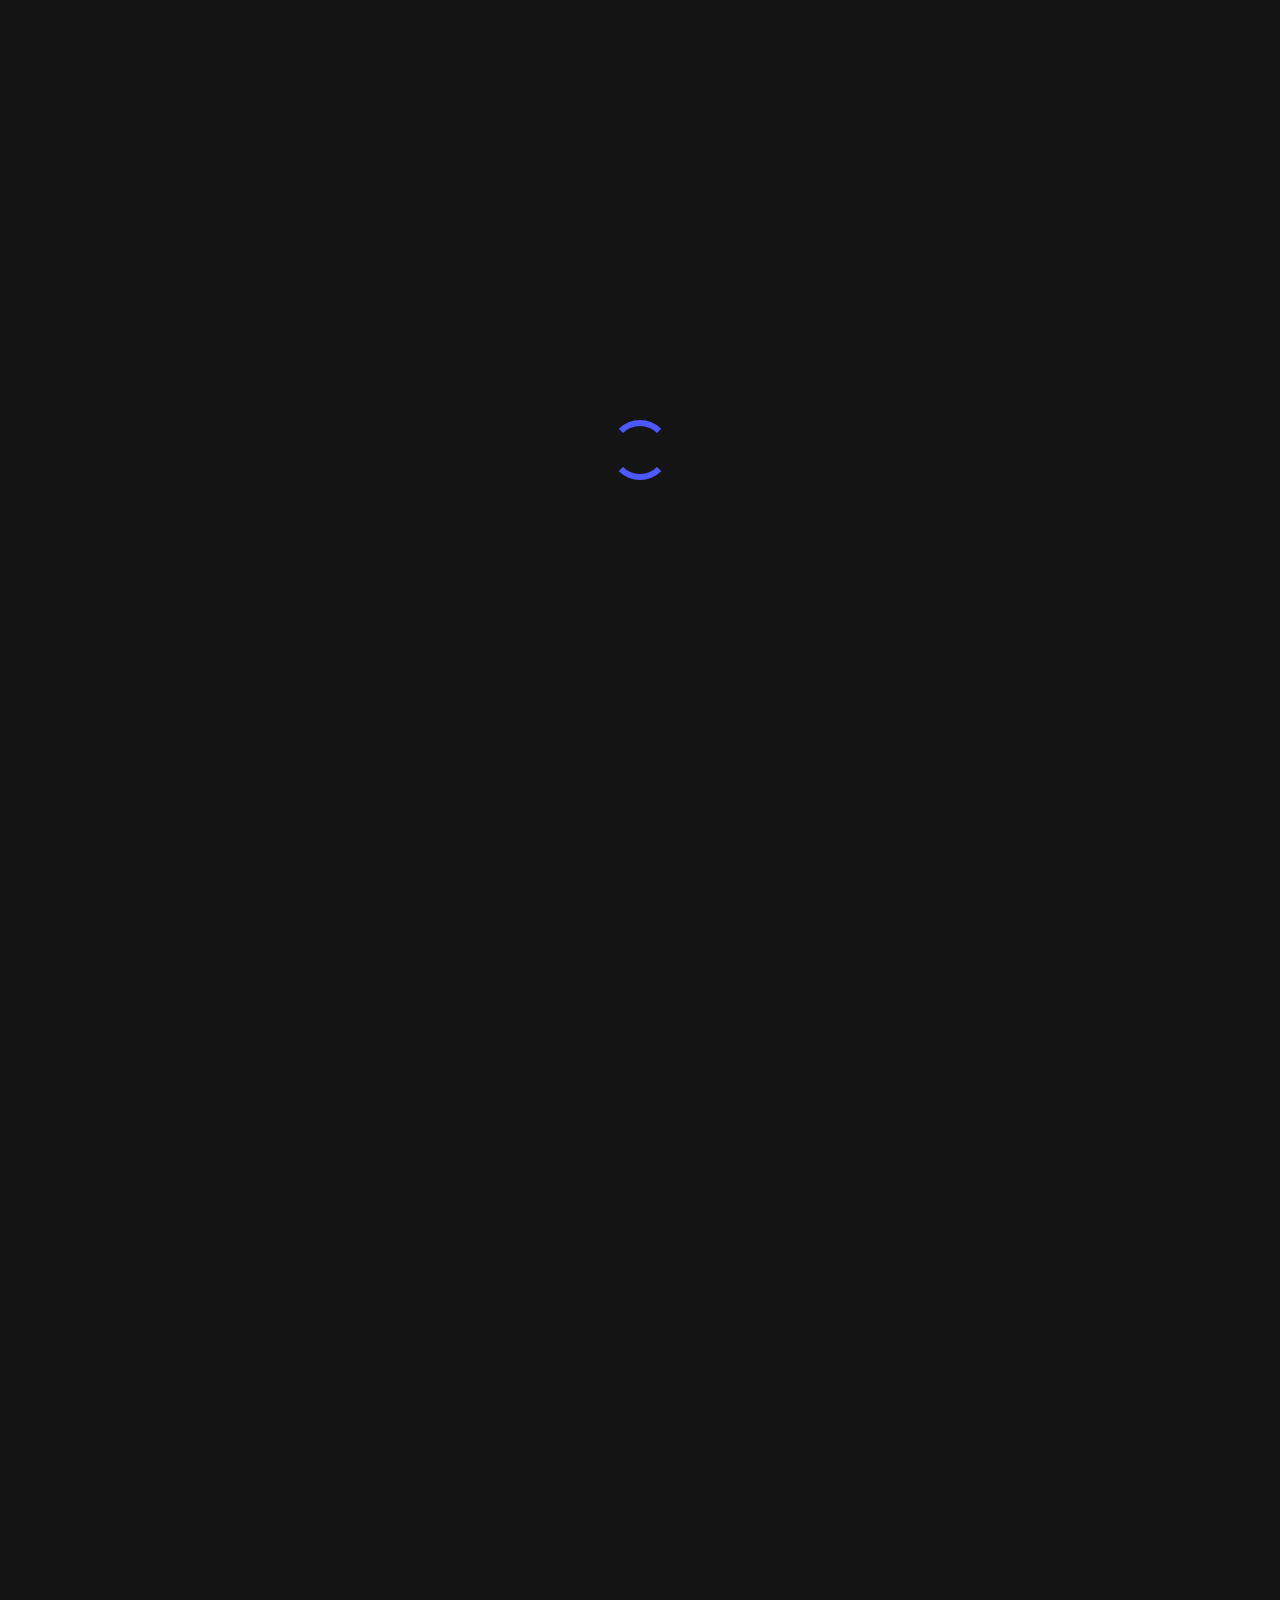
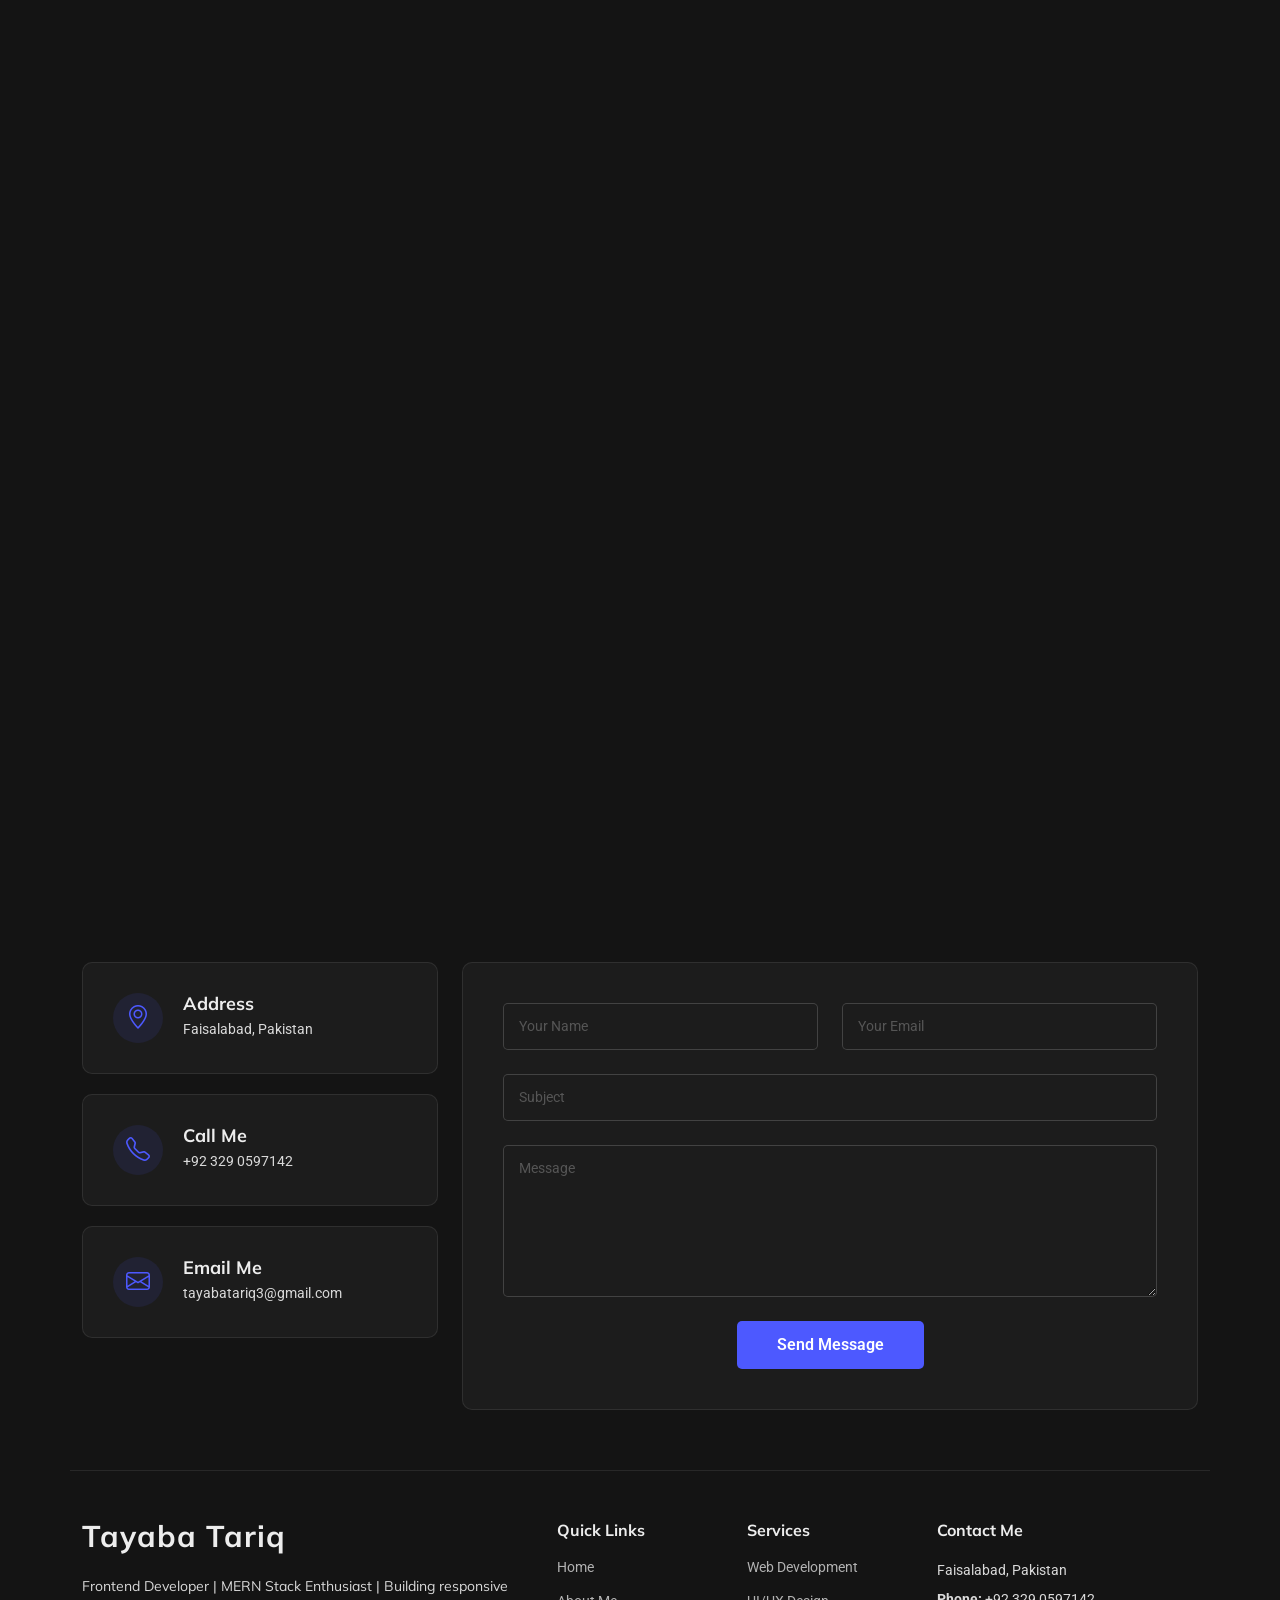
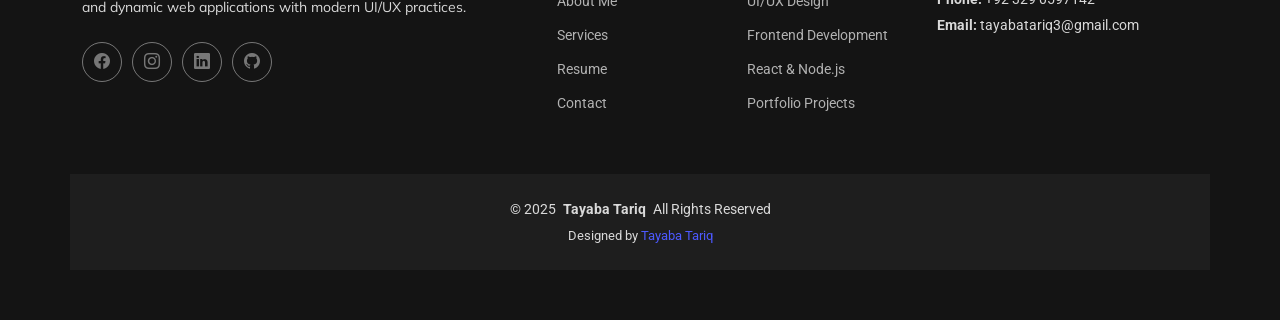
==== commit e12a3c58: "updating" ====
--- a/index.html
+++ b/index.html
@@ -4,13 +4,13 @@
 <head>
   <meta charset="utf-8">
   <meta content="width=device-width, initial-scale=1.0" name="viewport">
-  <title>Index - Craftivo Bootstrap Template</title>
+  <title>Tayaba Tariq || Portfolio</title>
   <meta name="description" content="">
   <meta name="keywords" content="">
 
   <!-- Favicons -->
-  <link href="assets/img/favicon.png" rel="icon">
-  <link href="assets/img/apple-touch-icon.png" rel="apple-touch-icon">
+  <link href="assets/img/profile/about.png" rel="icon">
+  <link href="assets/img/profile/about.png" rel="apple-touch-icon">
 
   <!-- Fonts -->
   <link href="https://fonts.googleapis.com" rel="preconnect">
@@ -182,7 +182,8 @@
               <div class="bio-section">
                 <div class="section-tag">About Me</div>
                 <h2>Transforming Ideas into Digital Reality</h2>
-                <p>I am currently pursuing a Bachelor of Science in Computer Science from Virtual University of
+                <!-- <p>I am currently pursuing a Bachelor of Science in Computer Science from Virtual University of -->
+                  <p>I am currently in the 6th Semester of my Bachelor of Science in Computer Science at Virtual University of Pakistan, focusing on web development and modern software technologies.</p>
                   Pakistan. I have hands-on experience in Frontend and Full-Stack development through multiple
                   internships and freelance projects.</p>
                 <p>My work includes building dynamic web applications with React.js, Node.js, Express.js, and MongoDB,
@@ -340,7 +341,6 @@
                     <div class="company-logo">
                       <i class="bi bi-building"></i>
                     </div>
-                    <div class="period-badge">Current</div>
                   </div>
                   <div class="card-body">
                     <h3>Career-Prep Fellow</h3>
@@ -398,25 +398,53 @@
                 </div>
 
                 <div class="exp-card" data-aos="zoom-in" data-aos-delay="450">
-                  <div class="card-header">
-                    <div class="company-logo">
-                      <i class="bi bi-code-slash"></i>
-                    </div>
-                  </div>
-                  <div class="card-body">
-                    <h3>Freelance Full-Stack Developer</h3>
-                    <p class="company-name">Imperiummedia Group, UK (Remote)</p>
-                    <span class="duration">Oct 2025 – Nov 2025</span>
-                    <p class="description">Created a dynamic AI-powered dashboard with real-time analytics and data
-                      visualization. Collaborated with clients to gather requirements, plan UI/UX, and deliver
-                      customized solutions on time.</p>
-                    <div class="skills-tags">
-                      <span class="skill-tag">AI Dashboard</span>
-                      <span class="skill-tag">Full-Stack</span>
-                      <span class="skill-tag">Client Collaboration</span>
-                    </div>
-                  </div>
-                </div>
+  <div class="card-header">
+    <div class="company-logo">
+      <i class="bi bi-code-slash"></i>
+    </div>
+  </div>
+
+  <div class="card-body">
+    <h3>Freelance Full-Stack Developer</h3>
+    <p class="company-name">Imperiummedia Group, UK (Remote)</p>
+    <span class="duration">Oct 2025 – Nov 2025</span>
+    <p class="description">
+      Created a dynamic AI-powered dashboard with real-time analytics and data
+      visualization. Collaborated with clients to gather requirements, plan UI/UX,
+      and deliver customized solutions on time.
+    </p>
+    <div class="skills-tags">
+      <span class="skill-tag">AI Dashboard</span>
+      <span class="skill-tag">Full-Stack</span>
+      <span class="skill-tag">Client Collaboration</span>
+    </div>
+  </div>
+</div>
+
+<!-- ⭐ NEW CARD ADDED -->
+<div class="exp-card" data-aos="zoom-in" data-aos-delay="500">
+  <div class="card-header">
+    <div class="company-logo">
+      <i class="bi bi-wordpress"></i>
+    </div>
+  </div>
+
+  <div class="card-body">
+    <h3>WordPress Developer Intern</h3>
+    <p class="company-name">Social Monk Digital Agency, Lahore (Remote)</p>
+    <span class="duration">Jan 2026 – Mar 2026</span>
+    <p class="description">
+      Developed and customized WordPress websites using themes and plugins.
+      Managed website updates, content uploading, and basic SEO optimization.
+      Improved website responsiveness and user experience based on client requirements.
+    </p>
+    <div class="skills-tags">
+      <span class="skill-tag">WordPress</span>
+      <span class="skill-tag">Web Design</span>
+      <span class="skill-tag">SEO Basics</span>
+    </div>
+  </div>
+</div>
               </div>
             </div>
           </div>
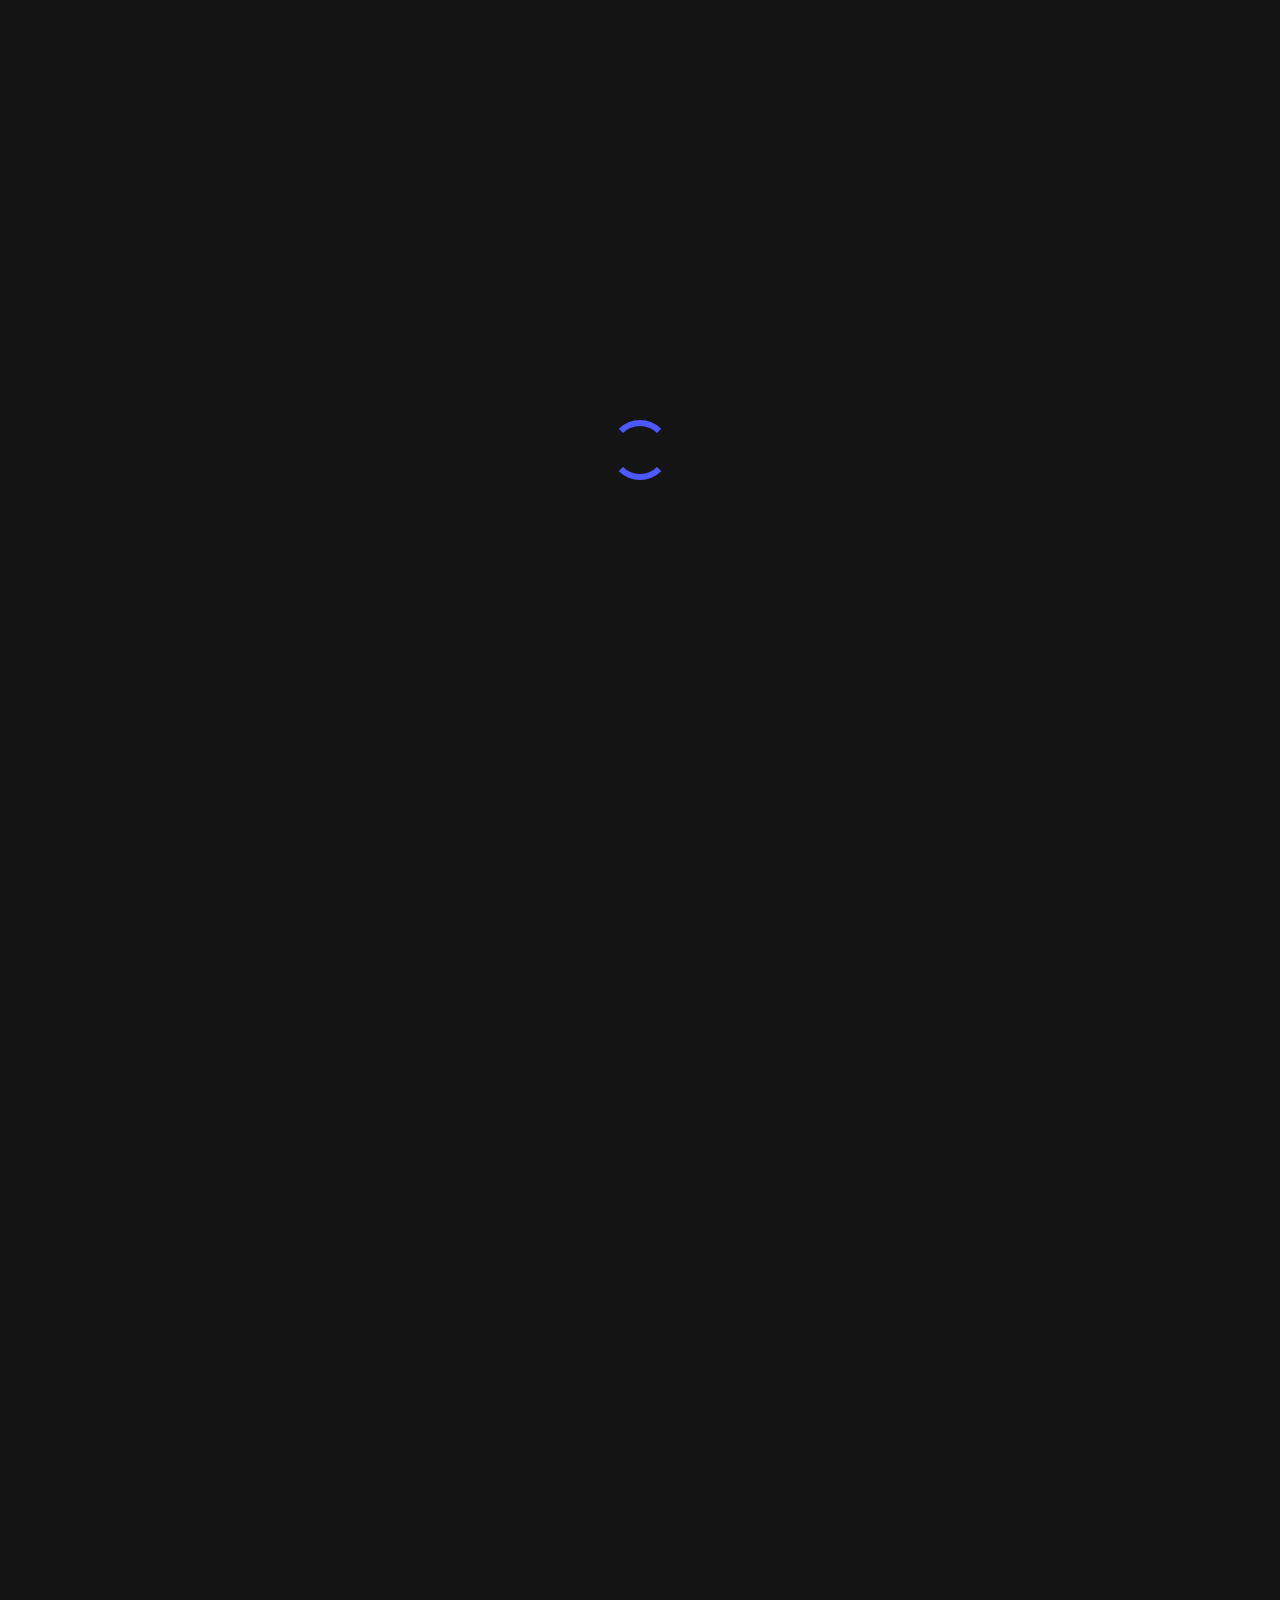
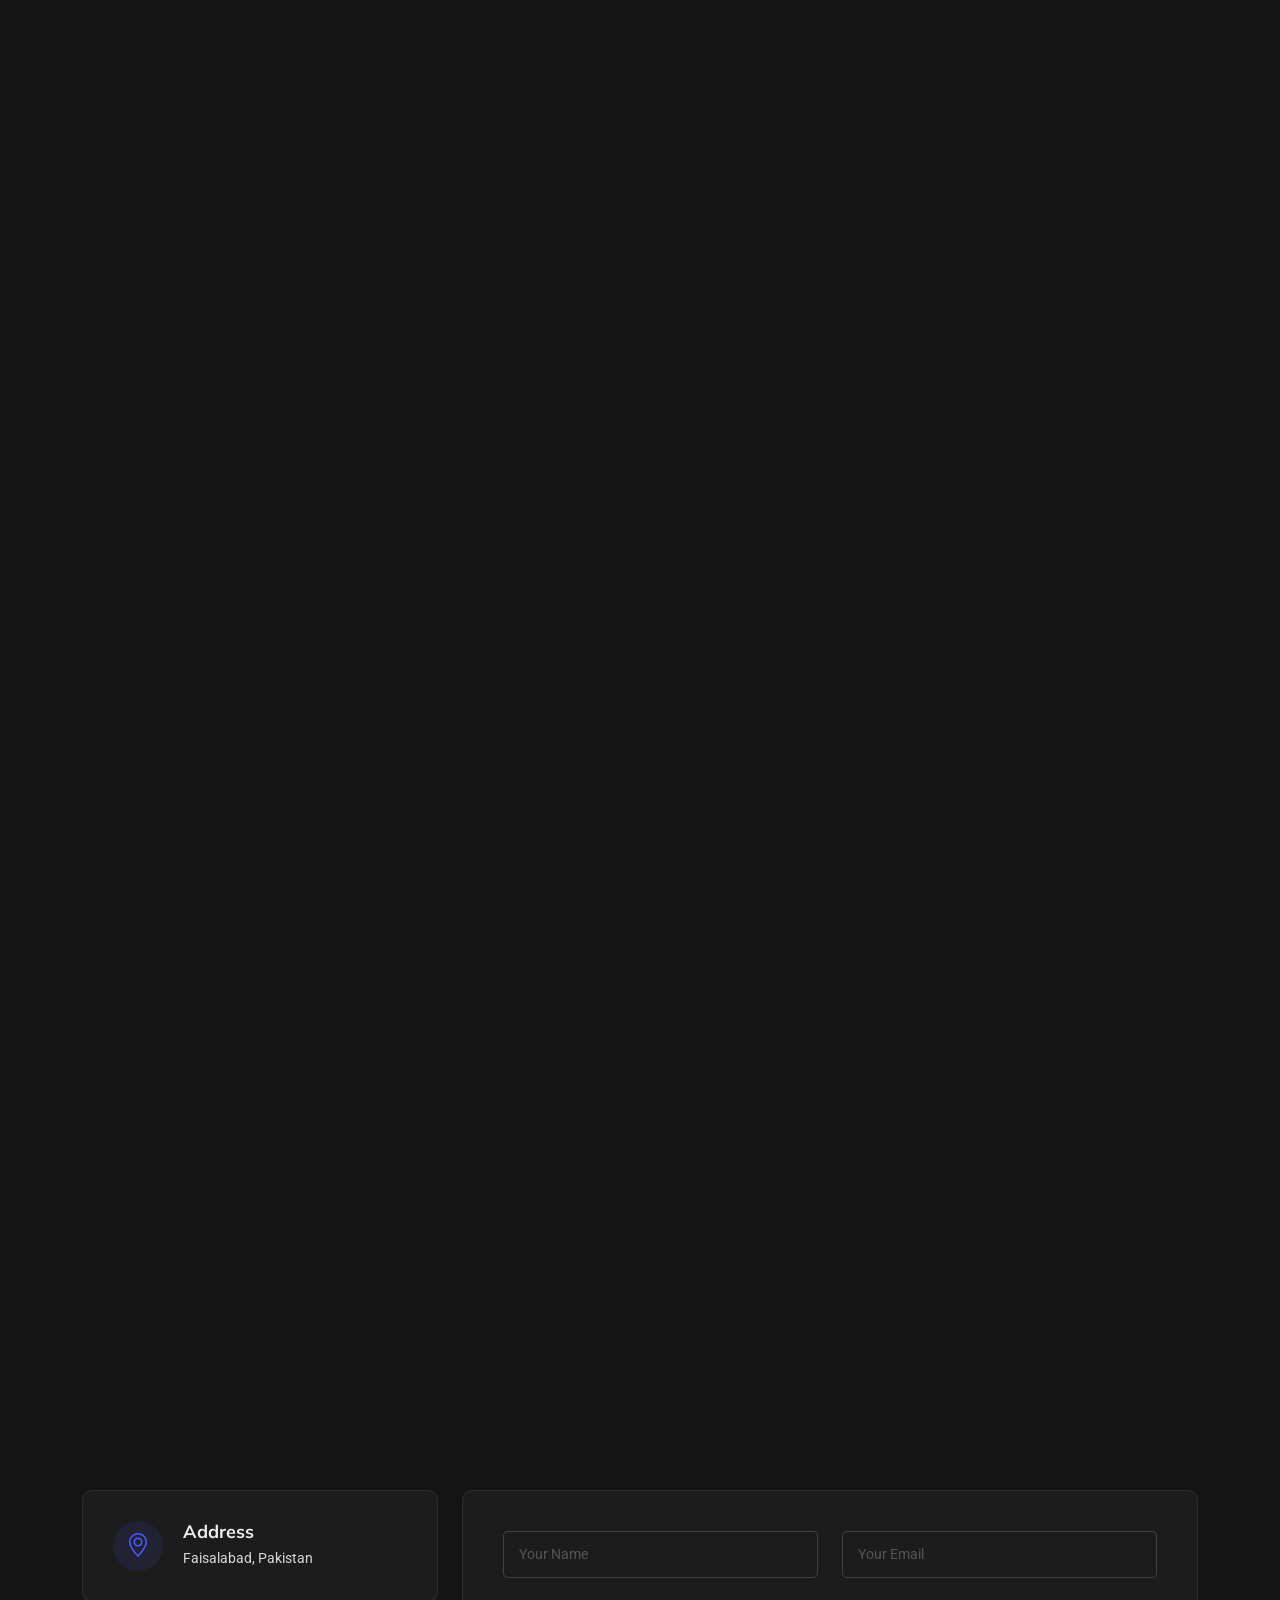
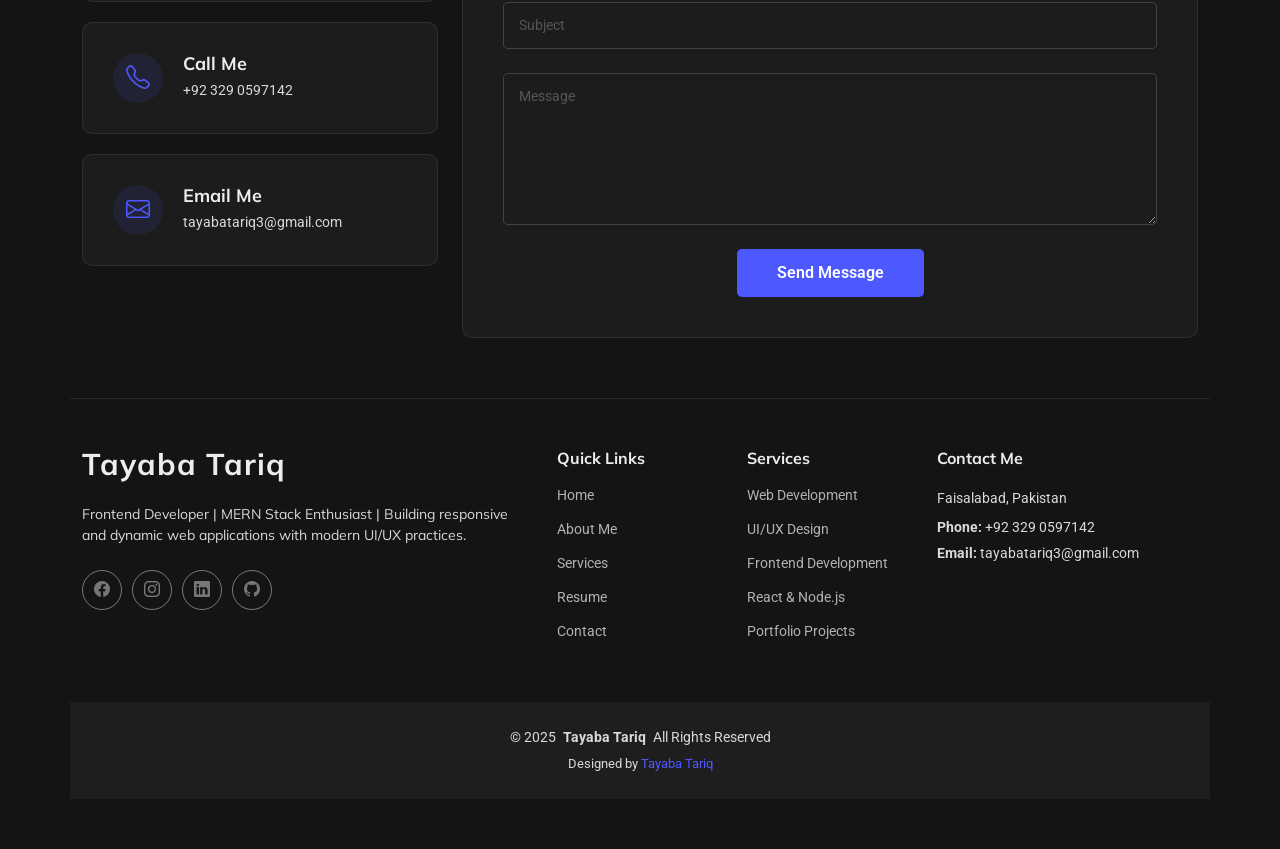
==== commit 511b1640: "addticketflowmanagement" ====
--- a/index.html
+++ b/index.html
@@ -183,7 +183,7 @@
                 <div class="section-tag">About Me</div>
                 <h2>Transforming Ideas into Digital Reality</h2>
                 <!-- <p>I am currently pursuing a Bachelor of Science in Computer Science from Virtual University of -->
-                  <p>I am currently in the 6th Semester of my Bachelor of Science in Computer Science at Virtual University of Pakistan, focusing on web development and modern software technologies.</p>
+                  <p>I am currently in the 7th Semester of my Bachelor of Science in Computer Science at Virtual University of Pakistan, focusing on web development and modern software technologies.</p>
                   Pakistan. I have hands-on experience in Frontend and Full-Stack development through multiple
                   internships and freelance projects.</p>
                 <p>My work includes building dynamic web applications with React.js, Node.js, Express.js, and MongoDB,
@@ -756,7 +756,58 @@
                 </div>
               </div>
             </div>
-
+<div class="col-lg-4 col-md-6 portfolio-item isotope-item filter-fullstack">
+  <div class="portfolio-card">
+    <div class="portfolio-image-container">
+      <img src="assets/img/portfolio/ticketmainhome.png" alt="TicketFlow Project" class="img-fluid" loading="lazy">
+      <div class="portfolio-overlay">
+        <div class="portfolio-info">
+          <span class="project-category">Full-Stack Web App</span>
+          <h4>TicketFlow</h4>
+        </div>
+        <div class="portfolio-actions">
+          <!-- Image lightbox gallery -->
+          <a href="assets/img/portfolio/ticketmainhome.png" class="glightbox portfolio-link" data-gallery="ticketflow-gallery">
+            <i class="bi bi-plus-lg"></i>
+          </a>
+          <!-- Extra gallery images (hidden, same lightbox group) -->
+          <a href="assets/img/portfolio/ticketflow1.png" class="glightbox" data-gallery="ticketflow-gallery" style="display:none;"></a>
+          <a href="assets/img/portfolio/ticketflow2.png" class="glightbox" data-gallery="ticketflow-gallery" style="display:none;"></a>
+          <a href="assets/img/portfolio/ticketflow3.png" class="glightbox" data-gallery="ticketflow-gallery" style="display:none;"></a>
+          <a href="assets/img/portfolio/ticketflow5.png" class="glightbox" data-gallery="ticketflow-gallery" style="display:none;"></a>
+          <a href="assets/img/portfolio/ticketflow6.png" class="glightbox" data-gallery="ticketflow-gallery" style="display:none;"></a>
+
+          <!-- Details / links -->
+          <a href="https://github.com/tayabatariq/ticketflow_backend" target="_blank"
+            class="portfolio-details" title="GitHub Repo">
+            <i class="bi bi-github"></i>
+          </a>
+          <a href="https://ticketflow-teal-nine.vercel.app/" target="_blank" class="portfolio-details"
+            title="Live Demo">
+            <i class="bi bi-box-arrow-up-right"></i>
+          </a>
+        </div>
+      </div>
+    </div>
+    <div class="portfolio-meta">
+      <div class="project-tags">
+        <span class="tag">React</span>
+        <span class="tag">Node.js</span>
+        <span class="tag">MongoDB</span>
+      </div>
+      <div class="project-year">2026</div>
+    </div>
+    <div class="portfolio-description">
+      <p>TicketFlow is a full-stack, multi-tenant support ticket platform where multiple vendors manage their
+        own customer support through role-based dashboards (Super Admin, Vendor, Staff, Customer). Built with
+        React, Node.js, Express, and MongoDB, it includes real-time chat via Socket.io, JWT authentication,
+        and automated email notifications.
+      </p>
+    </div>
+  </div>
+</div>
+
+            
             <div class="col-lg-4 col-md-6 portfolio-item isotope-item filter-ui">
               <div class="portfolio-card">
                 <div class="portfolio-image-container">
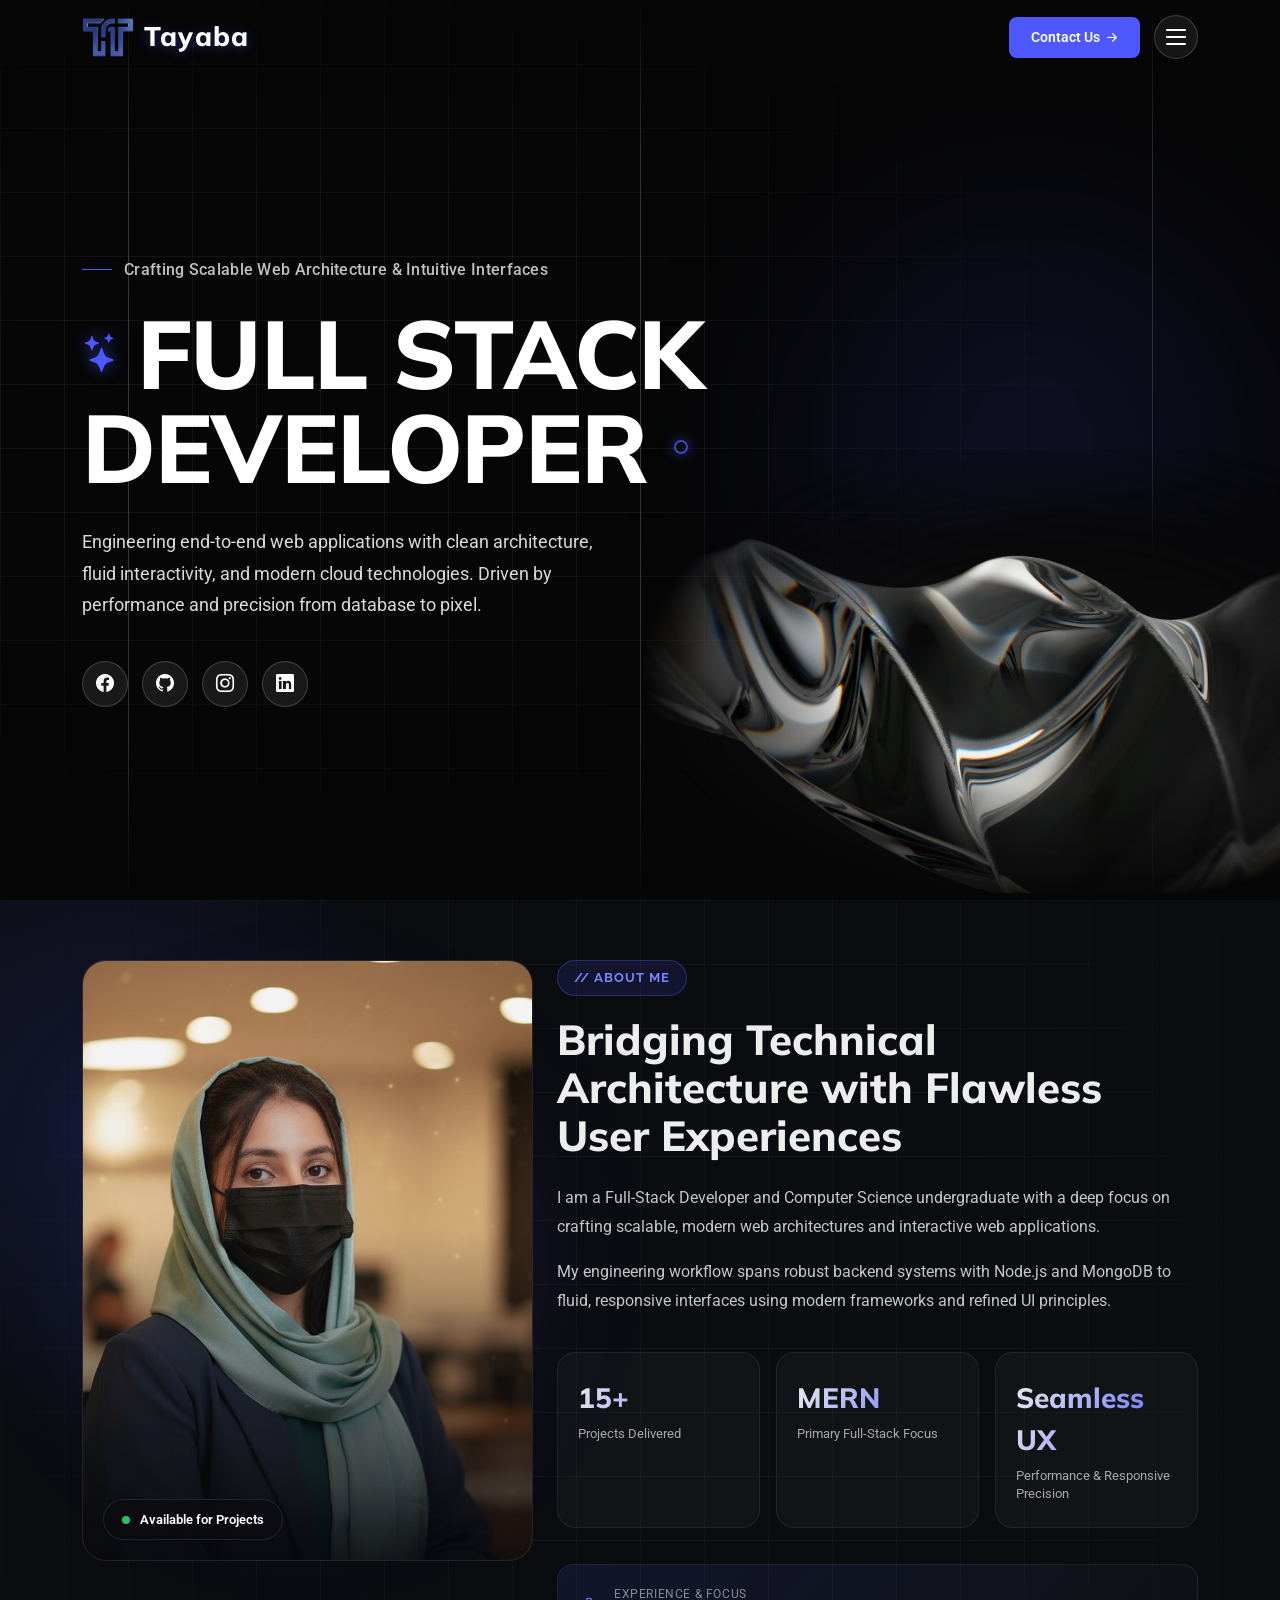
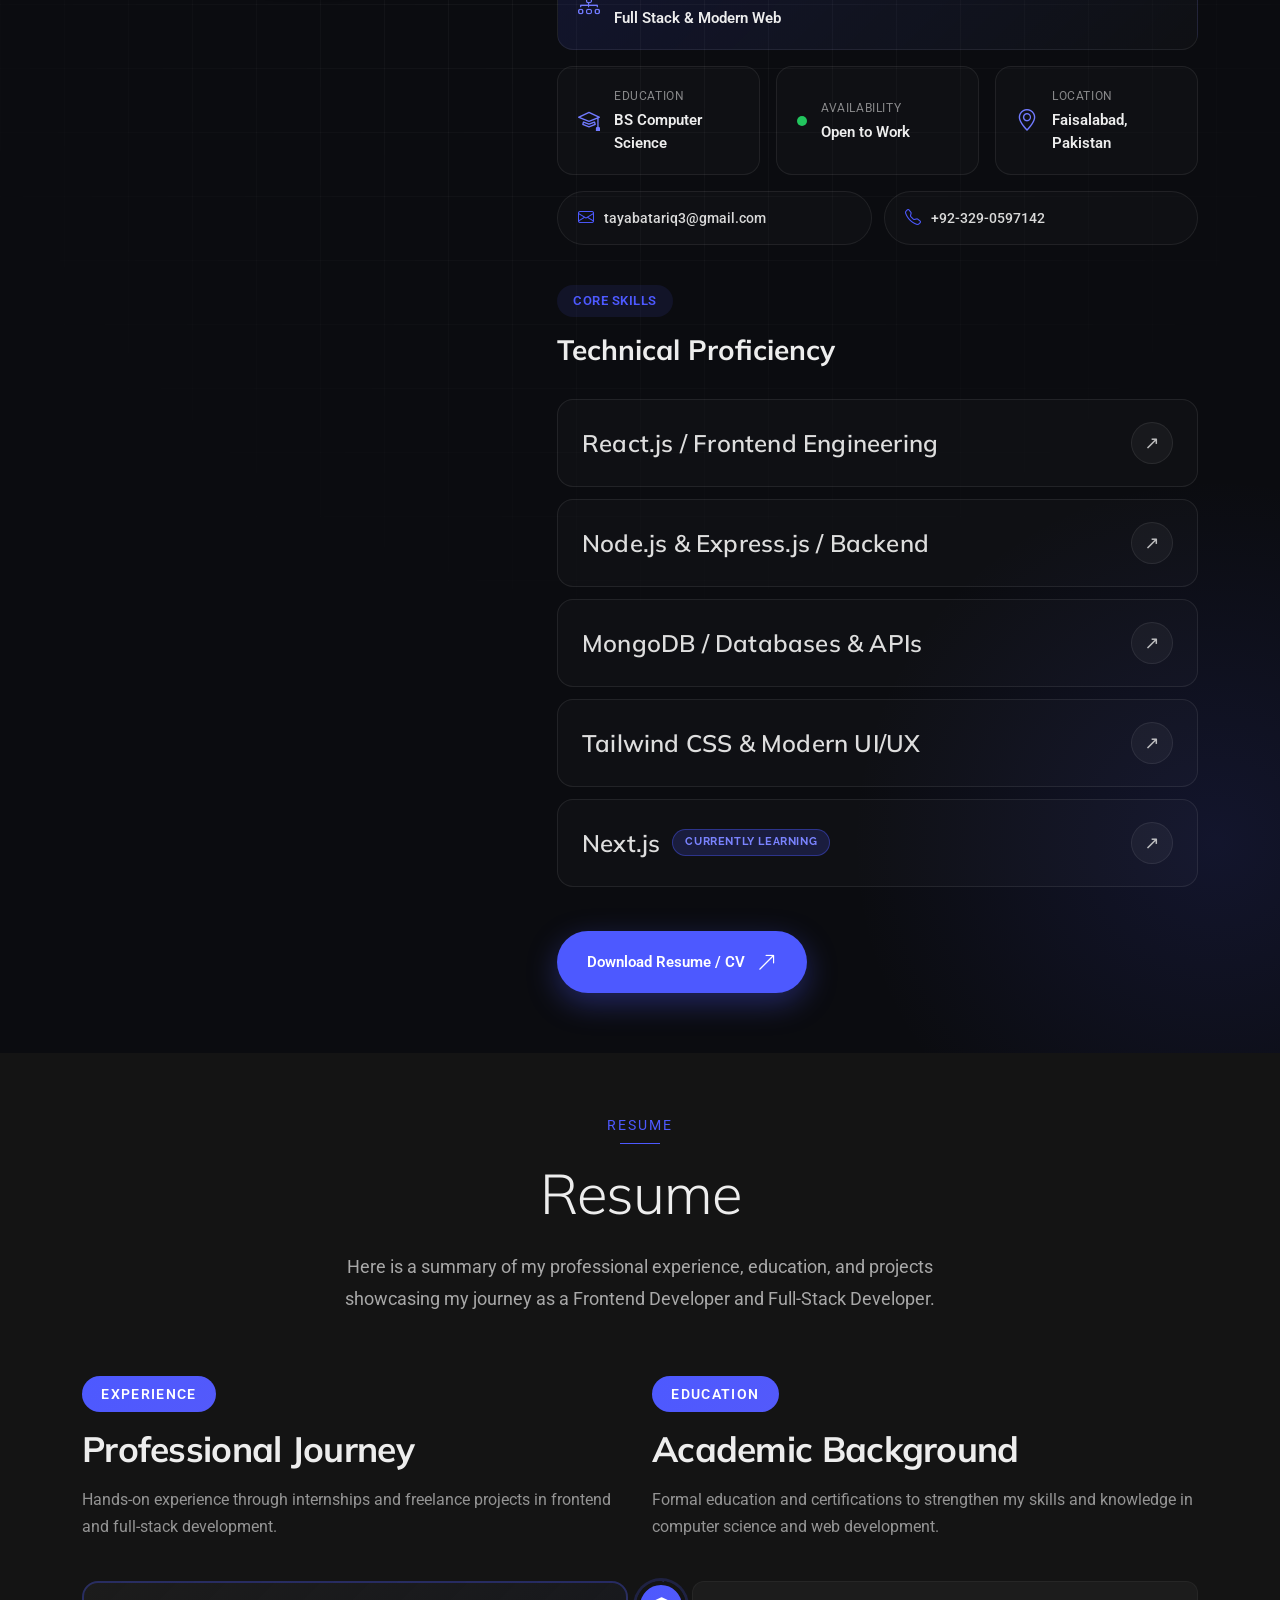
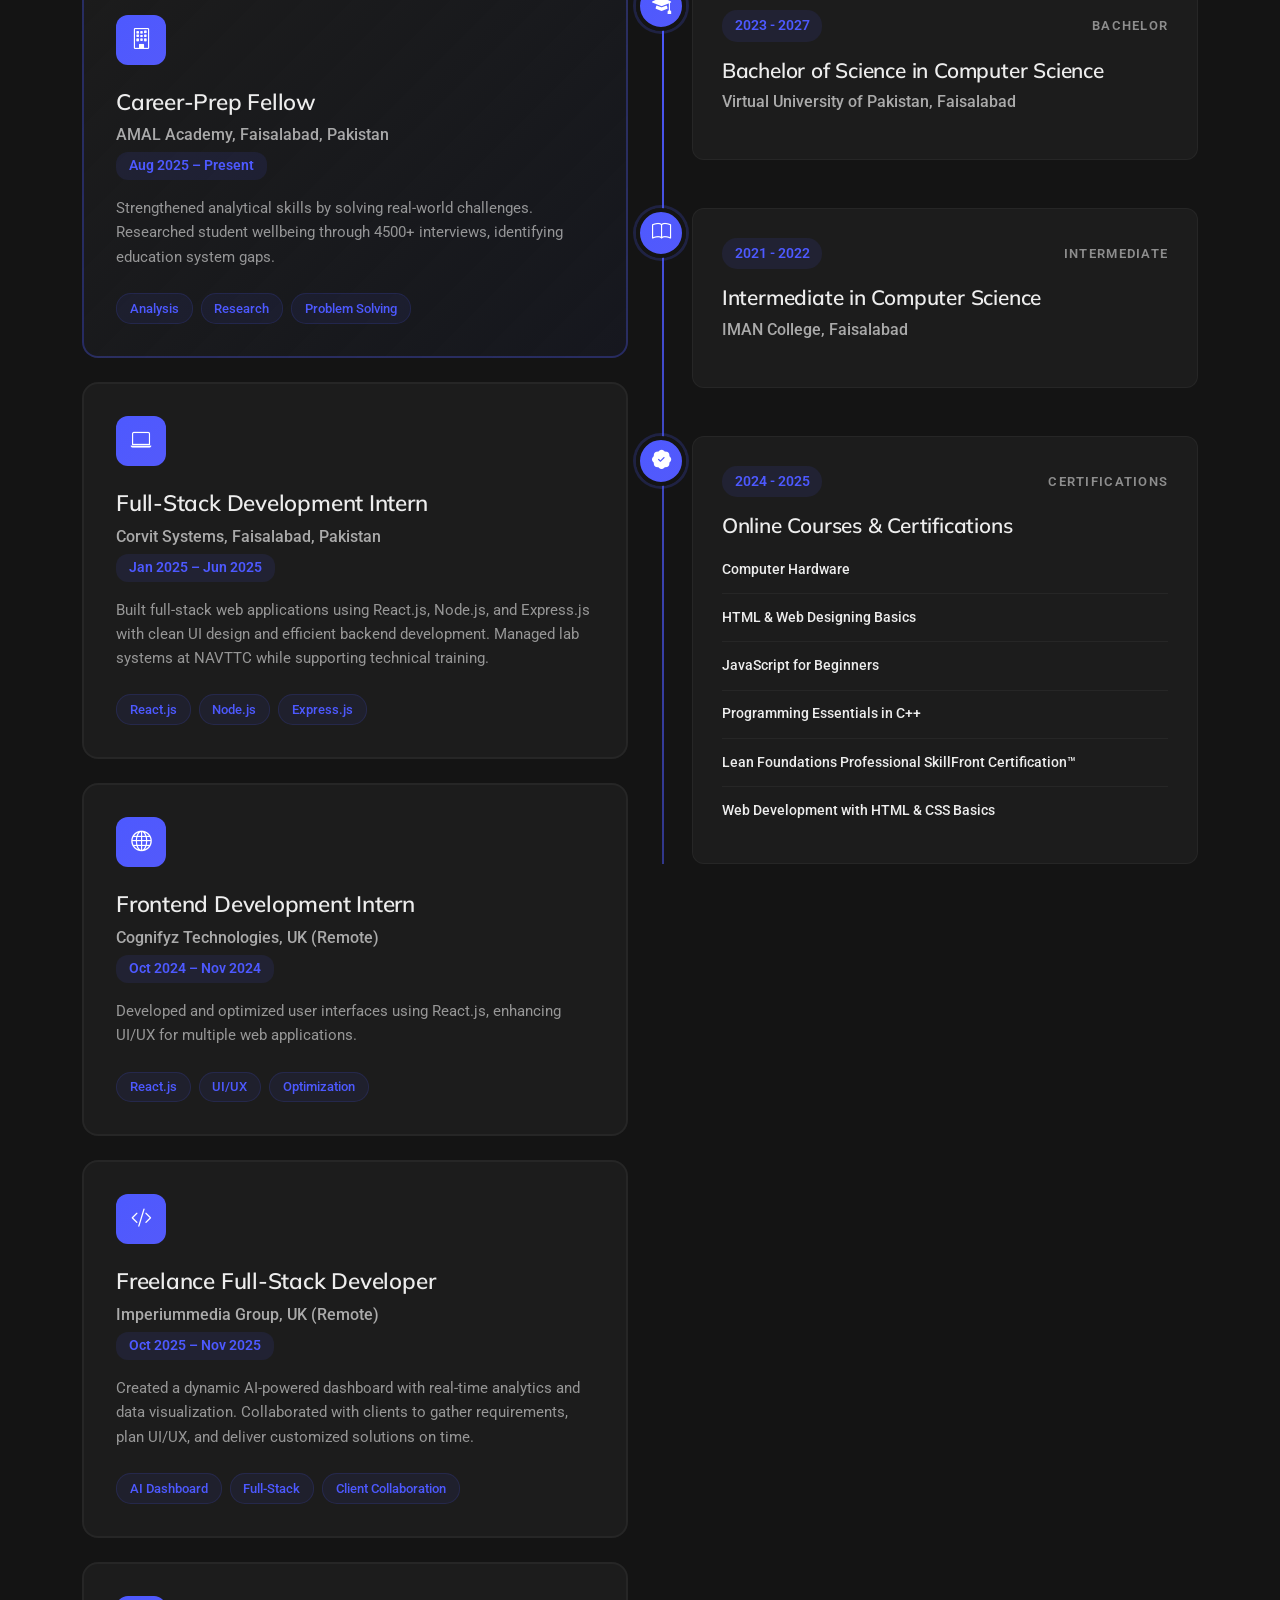
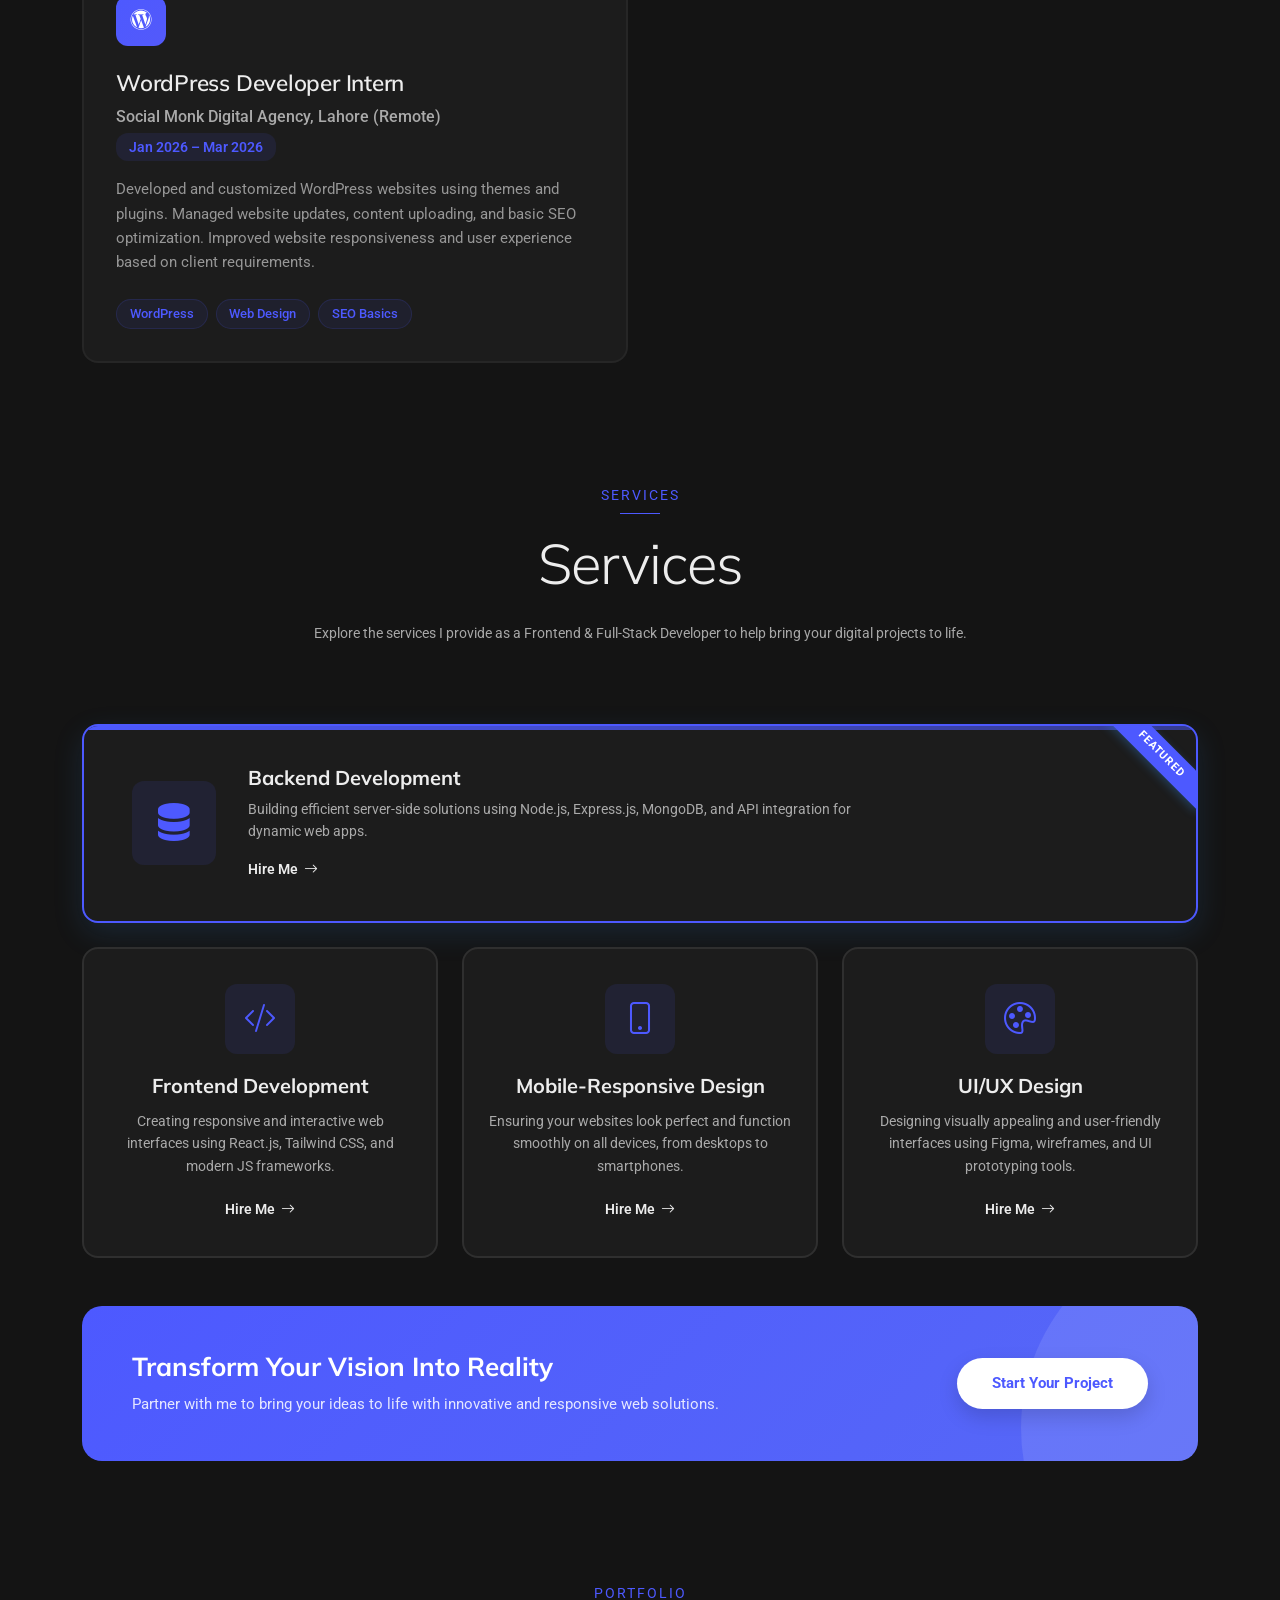
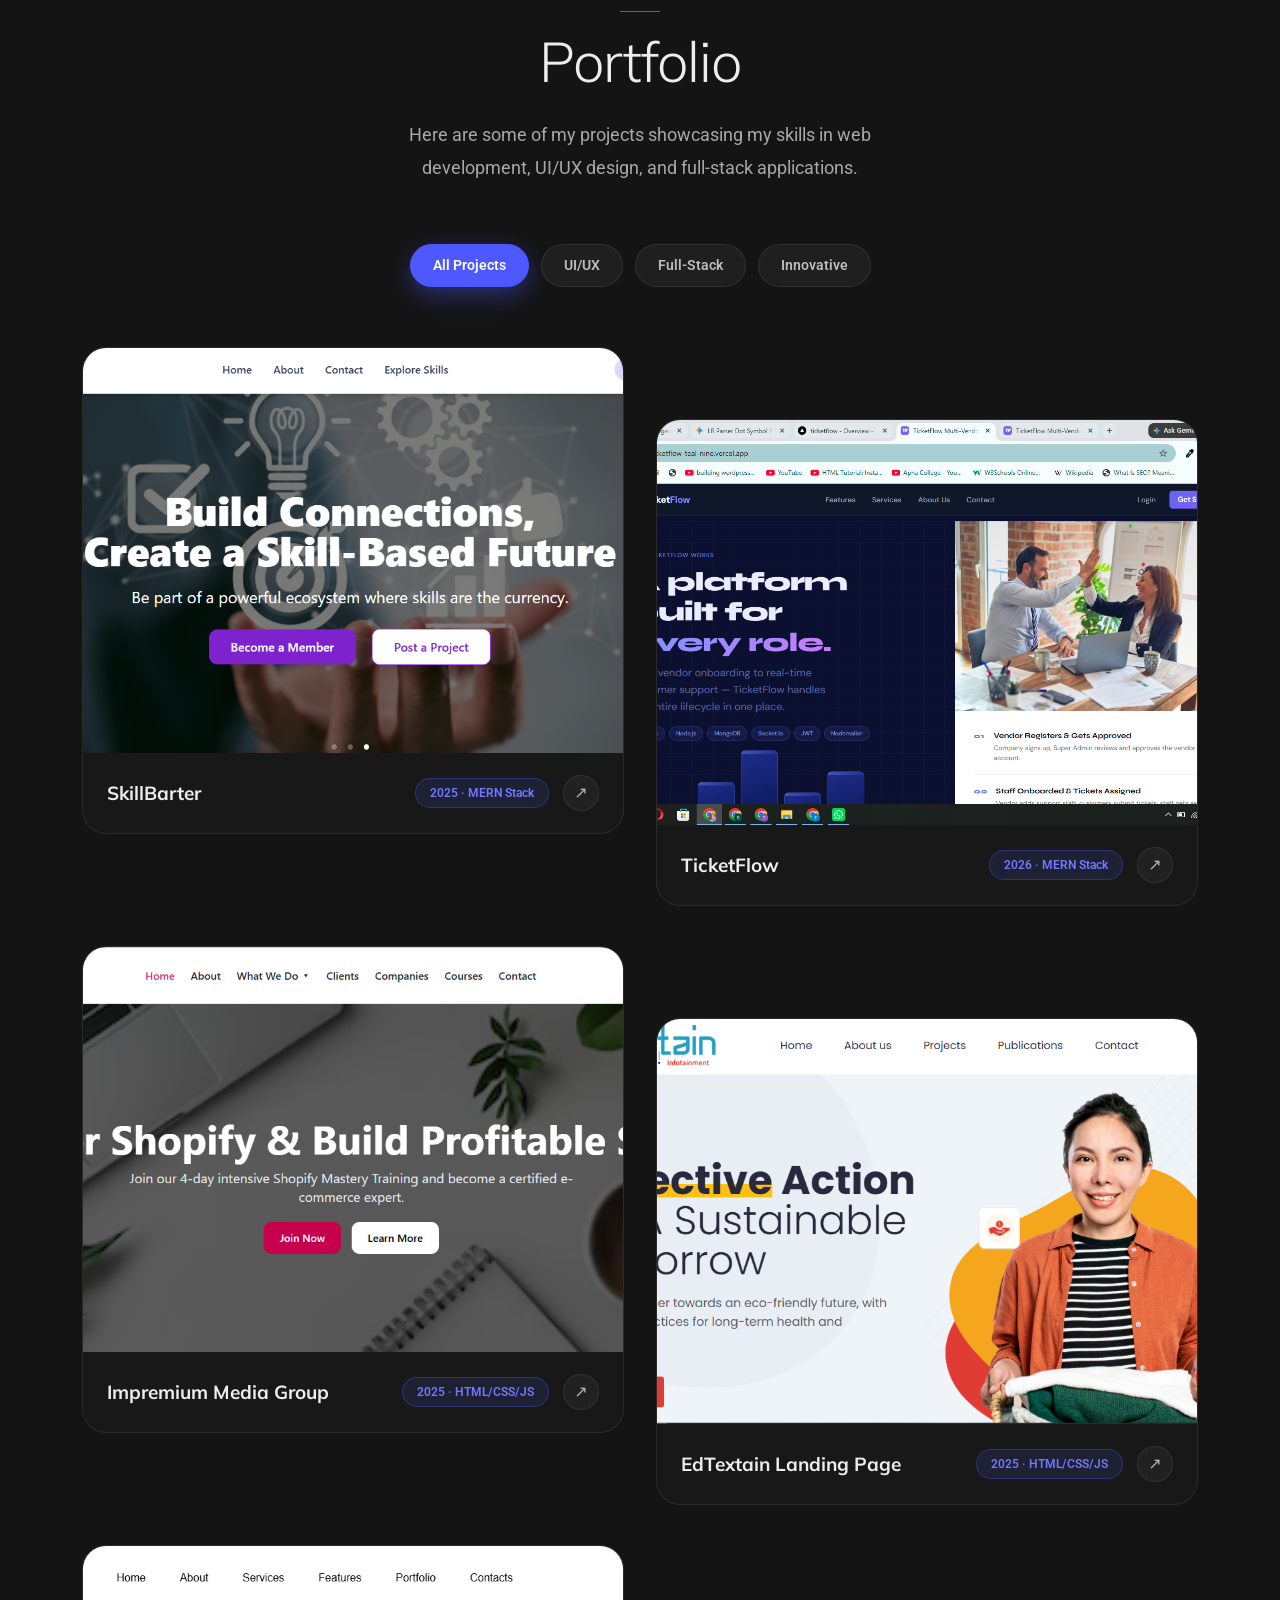
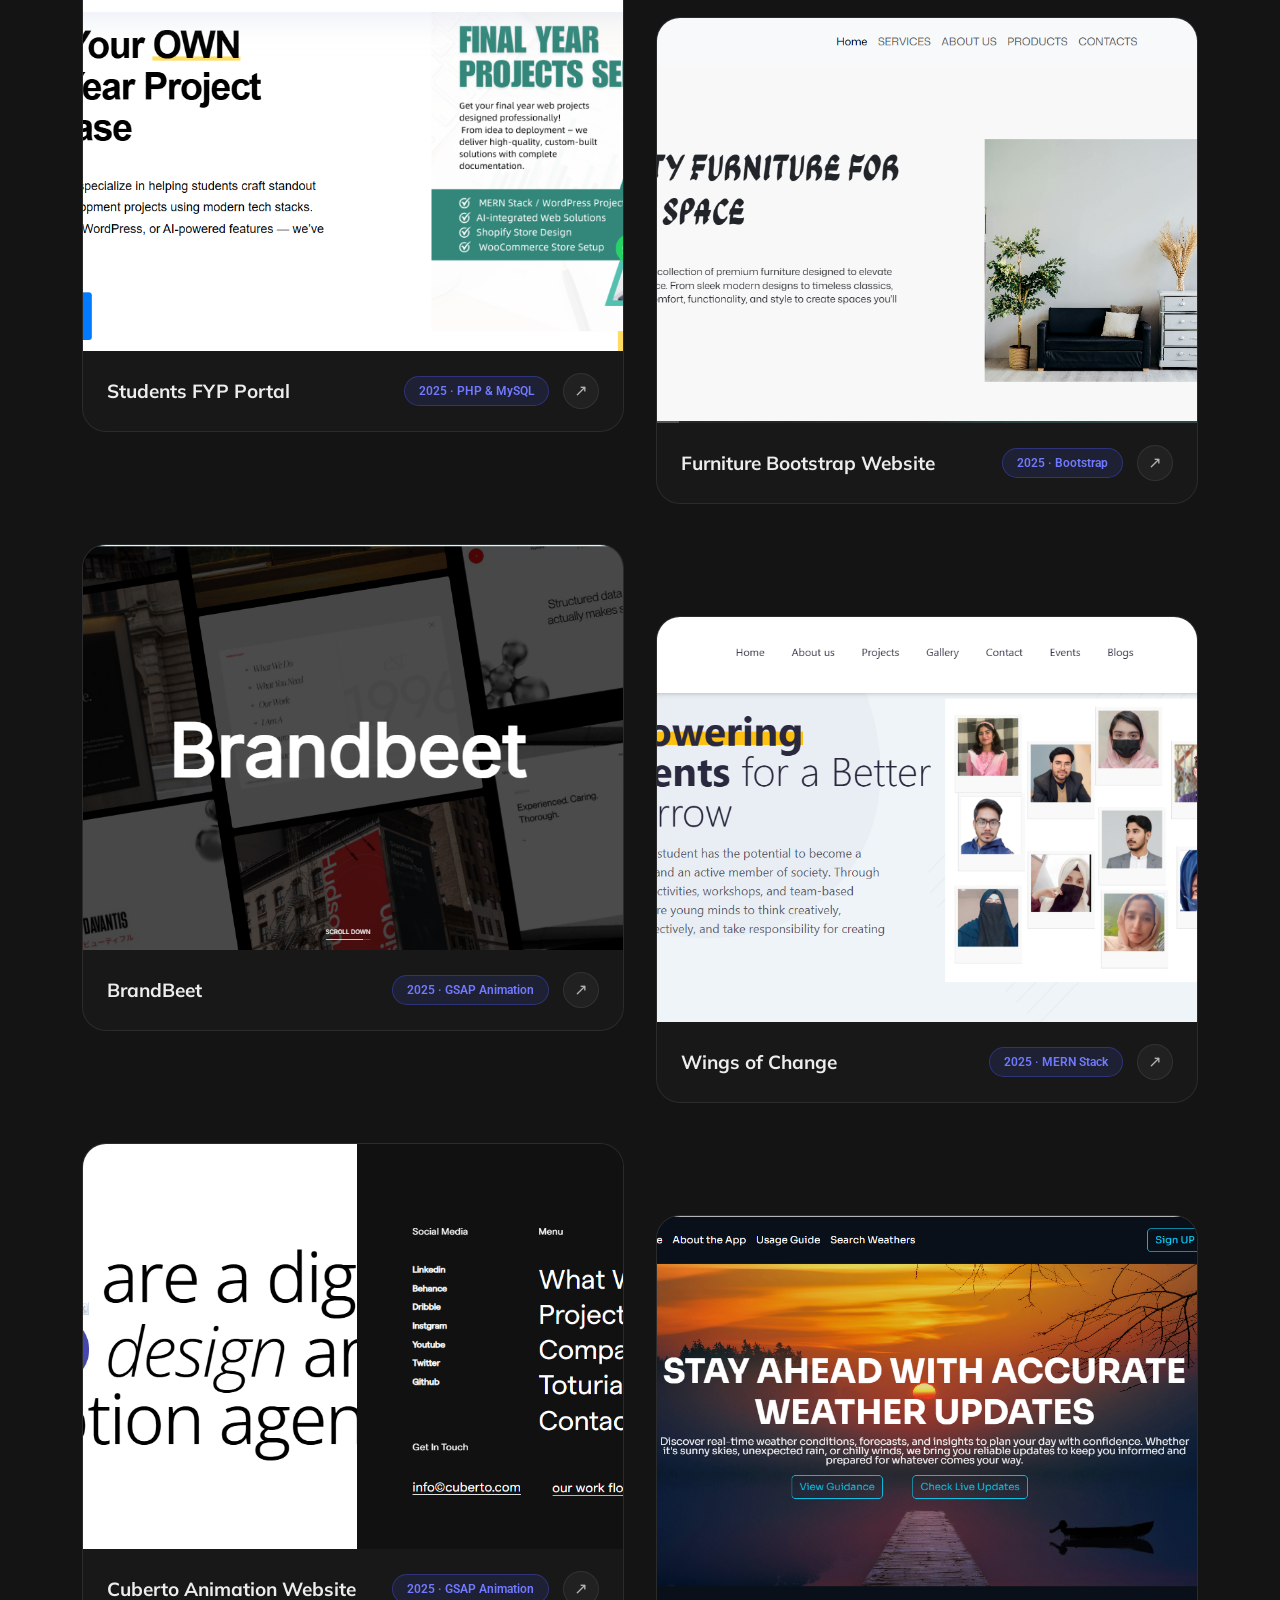
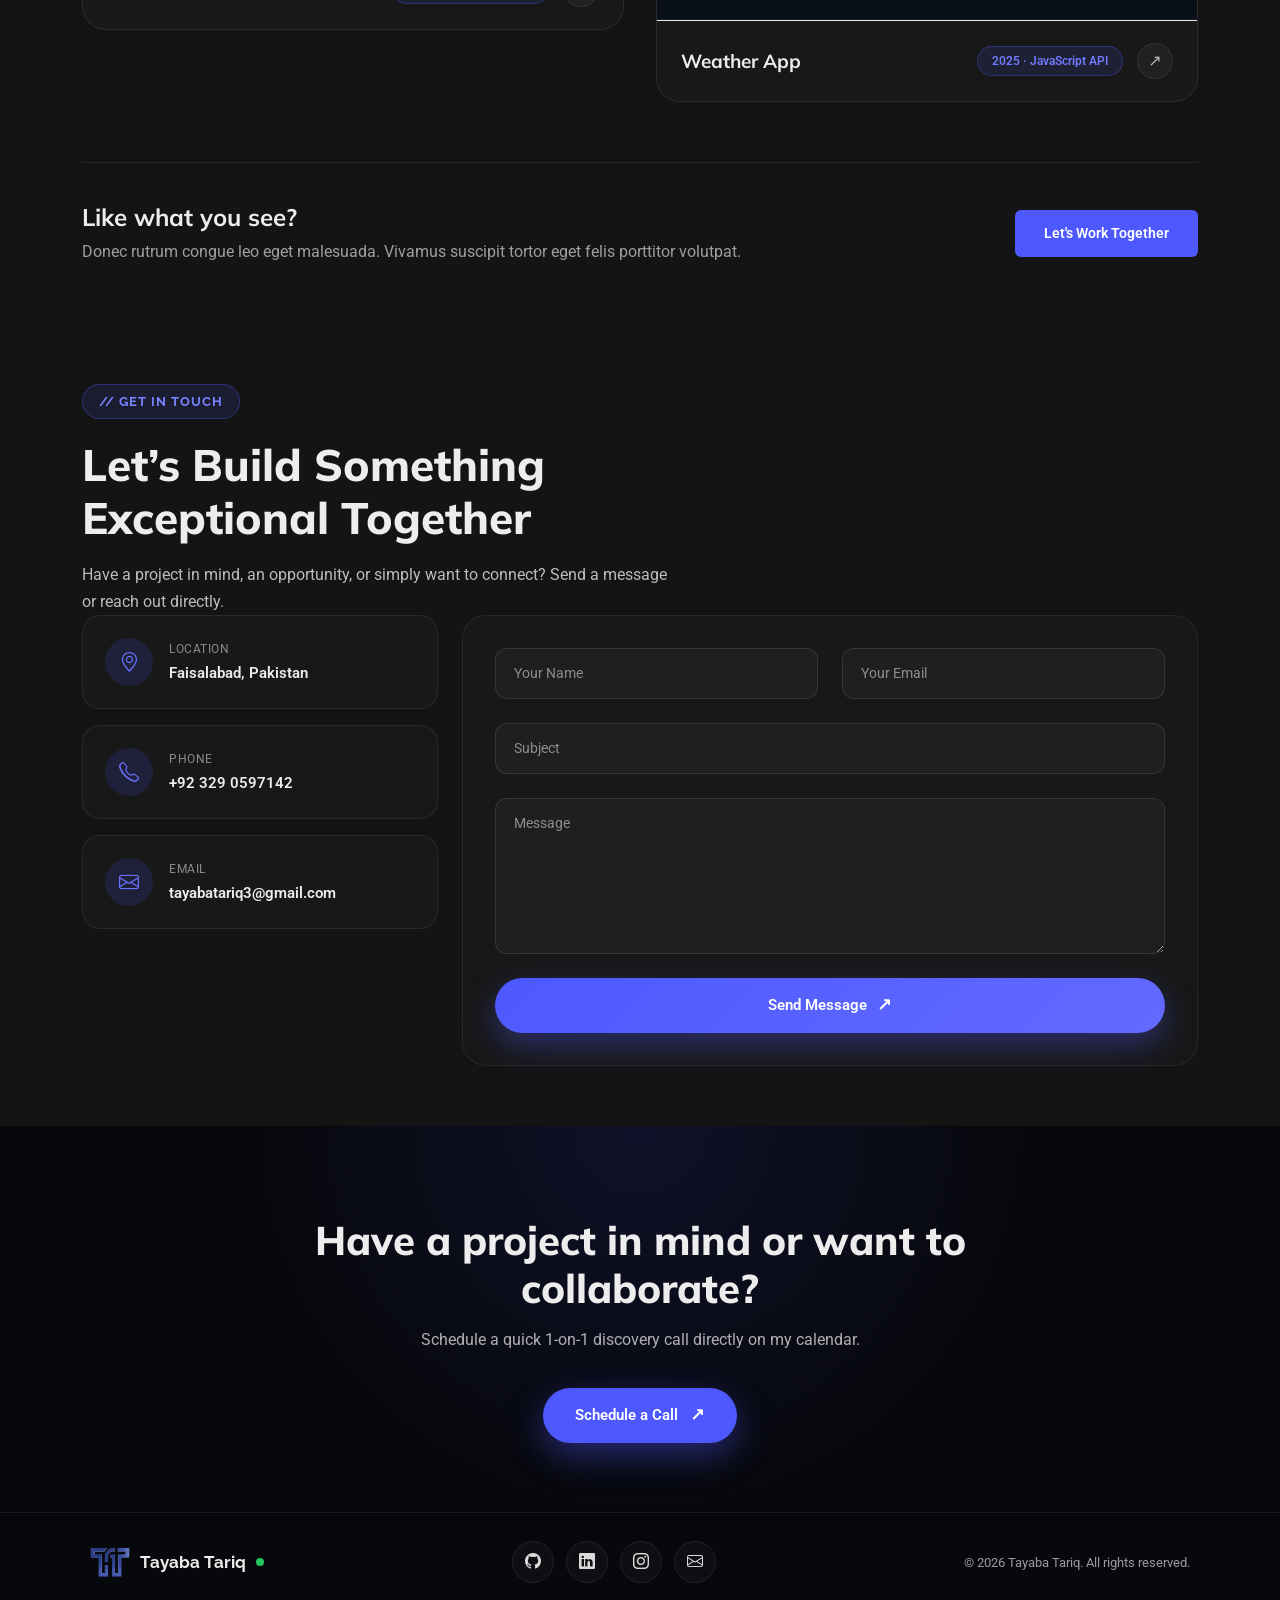
==== commit 86eaf17b: "add projects" ====
--- a/index.html
+++ b/index.html
@@ -4,12 +4,12 @@
 <head>
   <meta charset="utf-8">
   <meta content="width=device-width, initial-scale=1.0" name="viewport">
-  <title>Tayaba Tariq || Portfolio</title>
+  <title>Tayaba Tariq </title>
   <meta name="description" content="">
   <meta name="keywords" content="">
 
   <!-- Favicons -->
-  <link href="assets/img/profile/about.png" rel="icon">
+  <link href="assets/img/namelogo.png" rel="icon">
   <link href="assets/img/profile/about.png" rel="apple-touch-icon">
 
   <!-- Fonts -->
@@ -41,45 +41,33 @@
 <body class="index-page">
 
   <header id="header" class="header d-flex align-items-center fixed-top">
-    <div class="container-fluid container-xl position-relative d-flex align-items-center">
-
-      <a href="index.html" class="logo d-flex align-items-center me-auto">
-        <!-- Uncomment the line below if you also wish to use an image logo -->
-        <!-- <img src="assets/img/logo.webp" alt=""> -->
-        <h1 class="sitename">TAYABA </h1>
+    <div class="container-fluid container-xl position-relative d-flex align-items-center justify-content-between">
+
+      <a href="index.html" class="logo d-flex align-items-center">
+        <img src="assets/img/namelogo.png" alt="Tayaba Tariq" class="logo-img">
+        <span class="sitename">Tayaba</span>
       </a>
 
       <nav id="navmenu" class="navmenu">
         <ul>
-          <li><a href="#hero" class="active">Home</a></li>
-          <li><a href="#about">About</a></li>
-          <li><a href="#resume">Resume</a></li>
-          <li><a href="#services">Services</a></li>
-          <li><a href="#portfolio">Portfolio</a></li>
-          <!-- <li class="dropdown"><a href="#"><span>Dropdown</span> <i class="bi bi-chevron-down toggle-dropdown"></i></a>
-            <ul>
-              <li><a href="#">Dropdown 1</a></li>
-              <li class="dropdown"><a href="#"><span>Deep Dropdown</span> <i
-                    class="bi bi-chevron-down toggle-dropdown"></i></a>
-                <ul>
-                  <li><a href="#">Deep Dropdown 1</a></li>
-                  <li><a href="#">Deep Dropdown 2</a></li>
-                  <li><a href="#">Deep Dropdown 3</a></li>
-                  <li><a href="#">Deep Dropdown 4</a></li>
-                  <li><a href="#">Deep Dropdown 5</a></li>
-                </ul>
-              </li>
-              <li><a href="#">Dropdown 2</a></li>
-              <li><a href="#">Dropdown 3</a></li>
-              <li><a href="#">Dropdown 4</a></li>
-            </ul>
-          </li> -->
-          <li><a href="#contact">Contact</a></li>
+          <li><a href="#hero" class="active"><span class="nav-icon"><i class="bi bi-house-door-fill"></i></span><span class="nav-label">Home</span><i class="bi bi-arrow-right-short nav-arrow"></i></a></li>
+          <li><a href="#about"><span class="nav-icon"><i class="bi bi-person-fill"></i></span><span class="nav-label">About</span><i class="bi bi-arrow-right-short nav-arrow"></i></a></li>
+          <li><a href="#resume"><span class="nav-icon"><i class="bi bi-file-earmark-text-fill"></i></span><span class="nav-label">Resume</span><i class="bi bi-arrow-right-short nav-arrow"></i></a></li>
+          <li><a href="#services"><span class="nav-icon"><i class="bi bi-gear-fill"></i></span><span class="nav-label">Services</span><i class="bi bi-arrow-right-short nav-arrow"></i></a></li>
+          <li><a href="#portfolio"><span class="nav-icon"><i class="bi bi-images"></i></span><span class="nav-label">Portfolio</span><i class="bi bi-arrow-right-short nav-arrow"></i></a></li>
+          <li><a href="#contact"><span class="nav-icon"><i class="bi bi-envelope-fill"></i></span><span class="nav-label">Contact</span><i class="bi bi-arrow-right-short nav-arrow"></i></a></li>
         </ul>
-        <i class="mobile-nav-toggle d-xl-none bi bi-list"></i>
       </nav>
 
-      <a class="btn-getstarted" href="#about">Get Started</a>
+      <div class="header-actions d-flex align-items-center">
+        <a class="btn-getstarted" href="#contact">Contact Us <i class="bi bi-arrow-right-short"></i></a>
+        <button type="button" class="hamburger-toggle" id="navToggleBtn" aria-label="Toggle navigation menu"
+          aria-expanded="false" aria-controls="navmenu">
+          <span></span>
+          <span></span>
+          <span></span>
+        </button>
+      </div>
 
     </div>
   </header>
@@ -89,21 +77,38 @@
     <!-- Hero Section -->
     <section id="hero" class="hero section dark-background">
 
-      <img src="assets/img/profile/profile-bg-5.png" alt="" data-aos="fade-in">
+      <div class="hero-bg">
+        <span class="hero-grid"></span>
+        <span class="hero-line line-1"></span>
+        <span class="hero-line line-2"></span>
+        <span class="hero-line line-3"></span>
+        <span class="hero-glow"></span>
+        <img src="assets/img/bgbanner-optimized.jpg" alt="" class="hero-visual" data-aos="fade-in">
+      </div>
 
       <div class="container" data-aos="fade-up" data-aos-delay="100">
-        <div class="row justify-content-center">
-          <div class="col-lg-8 text-center">
-            <h2>Hi, I'm Tayaba Tariq</h2>
-            <p>I'm a <span class="typed"
-                data-typed-items="Frontend Developer, Designer, Developer, Freelancer"></span><span
-                class="typed-cursor"></span></p>
-            <div class="social-links">
-              <a href="#"><i class="bi bi-facebook"></i></a>
-                          <a href="https://github.com/tayabatariq"><i class="bi bi-github"></i></a>
-
-              <a href="https://www.instagram.com/tayabatariq2023/"><i class="bi bi-instagram"></i></a>
-              <a href="https://www.linkedin.com/in/tayabatariq/"><i class="bi bi-linkedin"></i></a>
+        <div class="row">
+          <div class="col-lg-9">
+            <div class="hero-content">
+
+              <p class="hero-intro">Crafting Scalable Web Architecture &amp; Intuitive Interfaces</p>
+
+              <h1 class="hero-title">
+                <span class="title-line"><i class="bi bi-stars hero-spark"></i> FULL STACK</span>
+                <span class="title-line">DEVELOPER <span class="title-accent"></span></span>
+              </h1>
+
+              <p class="hero-tagline">Engineering end-to-end web applications with clean architecture, fluid
+                interactivity, and modern cloud technologies. Driven by performance and precision from database to
+                pixel.</p>
+
+              <div class="social-links">
+                <a href="#"><i class="bi bi-facebook"></i></a>
+                <a href="https://github.com/tayabatariq"><i class="bi bi-github"></i></a>
+                <a href="https://www.instagram.com/tayabatariq2023/"><i class="bi bi-instagram"></i></a>
+                <a href="https://www.linkedin.com/in/tayabatariq/"><i class="bi bi-linkedin"></i></a>
+              </div>
+
             </div>
           </div>
         </div>
@@ -114,130 +119,90 @@
     <!-- About Section -->
     <section id="about" class="about section">
 
-      <!-- Section Title -->
-      <div class="container section-title" data-aos="fade-up">
-        <span class="subtitle">About Me</span>
-        <h2>About Me</h2>
-        <p>I’m Tayaba Tariq, a passionate Frontend Developer dedicated to crafting responsive and dynamic web
-          experiences. I specialize in building interactive, user-friendly applications using modern web technologies.
-        </p>
-      </div><!-- End Section Title -->
-
       <div class="container" data-aos="fade-up" data-aos-delay="100">
 
-        <div class="row gy-5">
-          <div class="col-lg-4" data-aos="zoom-in" data-aos-delay="150">
-            <div class="profile-card">
-              <div class="profile-header">
-                <div class="profile-avatar">
-                  <img src="assets/img/profile/about.png" class="img-fluid" alt="Tayaba Tariq">
-                  <div class="status-indicator"></div>
-                </div>
-                <h3>Tayaba Tariq</h3>
-                <span class="role">Frontend Developer</span>
-                <!-- <div class="rating">
-              <i class="bi bi-star-fill"></i>
-              <i class="bi bi-star-fill"></i>
-              <i class="bi bi-star-fill"></i>
-              <i class="bi bi-star-fill"></i>
-              <i class="bi bi-star-half"></i>
-              <span>4.8</span>
-            </div> -->
-              </div>
-
-              <div class="profile-stats">
-                <div class="stat-item">
-                  <h4>4</h4>
-                  <p>Internships <br>/Projects</p>
-                </div>
-                <div class="stat-item">
-                  <h4>3</h4>
-                  <p>Years Experience</p>
-                </div>
-                <div class="stat-item">
-                  <h4>6+</h4>
-                  <p>Certifications</p>
-                </div>
-              </div>
-
-              <div class="profile-actions">
-                <a href="assets/pdf/Tayaba_Tariq.pdf" class="btn-primary" download="" target="_blank">
-                  <i class="bi bi-download"></i> Download CV
-                </a>
-
-                <a href="#contact" class="btn-secondary"><i class="bi bi-envelope"></i> Contact</a>
-              </div>
-
-              <div class="social-connect">
-                <a href="https://www.linkedin.com/in/tayabatariq/"><i class="bi bi-linkedin"></i></a>
-                <a href="https://github.com/tayabatariq"><i class="bi bi-github"></i></a>
-               
-                <a href="https://www.instagram.com/tayabatariq2023/"><i class="bi bi-instagram"></i></a>
-              </div>
-            </div>
-          </div>
-
-          <div class="col-lg-8" data-aos="fade-left" data-aos-delay="200">
-            <div class="content-wrapper">
-              <div class="bio-section">
-                <div class="section-tag">About Me</div>
-                <h2>Transforming Ideas into Digital Reality</h2>
-                <!-- <p>I am currently pursuing a Bachelor of Science in Computer Science from Virtual University of -->
-                  <p>I am currently in the 7th Semester of my Bachelor of Science in Computer Science at Virtual University of Pakistan, focusing on web development and modern software technologies.</p>
-                  Pakistan. I have hands-on experience in Frontend and Full-Stack development through multiple
-                  internships and freelance projects.</p>
-                <p>My work includes building dynamic web applications with React.js, Node.js, Express.js, and MongoDB,
-                  focusing on responsive UI, seamless UX, and secure APIs. I am passionate about learning new
-                  technologies and delivering high-quality solutions.</p>
-              </div>
-
-              <div class="details-grid">
-                <div class="detail-item" data-aos="fade-up" data-aos-delay="250">
-                  <i class="bi bi-briefcase"></i>
-                  <div class="detail-content">
-                    <span>Experience</span>
-                    <strong>1+ Year (Internships & Projects)</strong>
-                  </div>
-                </div>
-
-                <div class="detail-item" data-aos="fade-up" data-aos-delay="300">
+        <div class="row gy-5 align-items-start">
+          <div class="col-lg-5" data-aos="fade-right" data-aos-delay="150">
+            <div class="about-portrait">
+              <div class="portrait-frame">
+                <img src="assets/img/profile/about-portrait.jpg" alt="Tayaba Tariq" class="portrait-img">
+                <div class="portrait-overlay"></div>
+                <div class="portrait-badge">
+                  <span class="badge-dot"></span>
+                  Available for Projects
+                </div>
+              </div>
+            </div>
+          </div>
+
+          <div class="col-lg-7" data-aos="fade-left" data-aos-delay="200">
+            <div class="about-content">
+
+              <span class="section-pill">// ABOUT ME</span>
+              <h2 class="about-heading">Bridging Technical Architecture with Flawless User Experiences</h2>
+
+              <div class="about-bio">
+                <p>I am a Full-Stack Developer and Computer Science undergraduate with a deep focus on crafting
+                  scalable, modern web architectures and interactive web applications.</p>
+                <p>My engineering workflow spans robust backend systems with Node.js and MongoDB to fluid, responsive
+                  interfaces using modern frameworks and refined UI principles.</p>
+              </div>
+
+              <div class="stat-bento">
+                <div class="stat-bento-card">
+                  <span class="stat-value">15+</span>
+                  <span class="stat-label">Projects Delivered</span>
+                </div>
+                <div class="stat-bento-card">
+                  <span class="stat-value">MERN</span>
+                  <span class="stat-label">Primary Full-Stack Focus</span>
+                </div>
+                <div class="stat-bento-card">
+                  <span class="stat-value">Seamless UX</span>
+                  <span class="stat-label">Performance &amp; Responsive Precision</span>
+                </div>
+              </div>
+
+              <div class="info-bento">
+                <div class="info-card info-card-highlight" data-aos="fade-up" data-aos-delay="100">
+                  <i class="bi bi-diagram-3"></i>
+                  <div>
+                    <span class="info-label">Experience &amp; Focus</span>
+                    <strong class="info-value">Full Stack &amp; Modern Web</strong>
+                  </div>
+                </div>
+
+                <div class="info-card" data-aos="fade-up" data-aos-delay="150">
                   <i class="bi bi-mortarboard"></i>
-                  <div class="detail-content">
-                    <span>Degree</span>
-                    <strong>Bachelor of Science (CS)</strong>
-                  </div>
-                </div>
-
-                <div class="detail-item" data-aos="fade-up" data-aos-delay="350">
+                  <div>
+                    <span class="info-label">Education</span>
+                    <strong class="info-value">BS Computer Science</strong>
+                  </div>
+                </div>
+
+                <div class="info-card" data-aos="fade-up" data-aos-delay="200">
+                  <span class="info-status-dot"></span>
+                  <div>
+                    <span class="info-label">Availability</span>
+                    <strong class="info-value">Open to Work</strong>
+                  </div>
+                </div>
+
+                <div class="info-card" data-aos="fade-up" data-aos-delay="250">
                   <i class="bi bi-geo-alt"></i>
-                  <div class="detail-content">
-                    <span>Based In</span>
-                    <strong>Faisalabad, Pakistan</strong>
-                  </div>
-                </div>
-
-                <div class="detail-item" data-aos="fade-up" data-aos-delay="100">
-                  <i class="bi bi-envelope"></i>
-                  <div class="detail-content">
-                    <span>Email</span>
-                    <strong>tayabatariq3@gmail.com</strong>
-                  </div>
-                </div>
-
-                <div class="detail-item" data-aos="fade-up" data-aos-delay="150">
-                  <i class="bi bi-phone"></i>
-                  <div class="detail-content">
-                    <span>Phone</span>
-                    <strong>+92-329-0597142</strong>
-                  </div>
-                </div>
-
-                <div class="detail-item" data-aos="fade-up" data-aos-delay="200">
-                  <i class="bi bi-calendar-check"></i>
-                  <div class="detail-content">
-                    <span>Availability</span>
-                    <strong>Open to Work</strong>
-                  </div>
+                  <div>
+                    <span class="info-label">Location</span>
+                    <strong class="info-value">Faisalabad, Pakistan</strong>
+                  </div>
+                </div>
+
+                <div class="info-card info-card-contact" data-aos="fade-up" data-aos-delay="300">
+                  <a href="mailto:tayabatariq3@gmail.com" class="contact-pill">
+                    <i class="bi bi-envelope"></i> tayabatariq3@gmail.com
+                  </a>
+                  <a href="tel:+923290597142" class="contact-pill">
+                    <i class="bi bi-telephone"></i> +92-329-0597142
+                  </a>
                 </div>
               </div>
 
@@ -245,63 +210,63 @@
                 <div class="section-tag">Core Skills</div>
                 <h3>Technical Proficiency</h3>
 
-                <div class="skills-list skills-animation">
-                  <div class="skill-item">
-                    <div class="skill-info">
-                      <span class="skill-name">React.js</span>
-                      <span class="skill-percent">95%</span>
-                    </div>
-                    <div class="progress">
-                      <div class="progress-bar" role="progressbar" aria-valuenow="95" aria-valuemin="0"
-                        aria-valuemax="100"></div>
-                    </div>
-                  </div>
-
-                  <div class="skill-item">
-                    <div class="skill-info">
-                      <span class="skill-name">Node.js & Express</span>
-                      <span class="skill-percent">90%</span>
-                    </div>
-                    <div class="progress">
-                      <div class="progress-bar" role="progressbar" aria-valuenow="90" aria-valuemin="0"
-                        aria-valuemax="100"></div>
-                    </div>
-                  </div>
-
-                  <div class="skill-item">
-                    <div class="skill-info">
-                      <span class="skill-name">MongoDB</span>
-                      <span class="skill-percent">85%</span>
-                    </div>
-                    <div class="progress">
-                      <div class="progress-bar" role="progressbar" aria-valuenow="85" aria-valuemin="0"
-                        aria-valuemax="100"></div>
-                    </div>
-                  </div>
-
-                  <div class="skill-item">
-                    <div class="skill-info">
-                      <span class="skill-name">HTML, CSS & Tailwind</span>
-                      <span class="skill-percent">90%</span>
-                    </div>
-                    <div class="progress">
-                      <div class="progress-bar" role="progressbar" aria-valuenow="90" aria-valuemin="0"
-                        aria-valuemax="100"></div>
-                    </div>
-                  </div>
-
-                  <div class="skill-item">
-                    <div class="skill-info">
-                      <span class="skill-name">UI/UX Design & Figma</span>
-                      <span class="skill-percent">88%</span>
-                    </div>
-                    <div class="progress">
-                      <div class="progress-bar" role="progressbar" aria-valuenow="88" aria-valuemin="0"
-                        aria-valuemax="100"></div>
-                    </div>
-                  </div>
-                </div>
-              </div>
+                <div class="skills-ticker-list">
+                  <div class="ticker-row" tabindex="0">
+                    <div class="ticker-row-default">
+                      <span class="ticker-title">React.js / Frontend Engineering</span>
+                      <span class="ticker-arrow">↗</span>
+                    </div>
+                    <div class="ticker-marquee" aria-hidden="true">
+                      <div class="ticker-track" data-marquee-text="React.js"></div>
+                    </div>
+                  </div>
+
+                  <div class="ticker-row" tabindex="0">
+                    <div class="ticker-row-default">
+                      <span class="ticker-title">Node.js &amp; Express.js / Backend</span>
+                      <span class="ticker-arrow">↗</span>
+                    </div>
+                    <div class="ticker-marquee" aria-hidden="true">
+                      <div class="ticker-track" data-marquee-text="Node.js &amp; Express.js"></div>
+                    </div>
+                  </div>
+
+                  <div class="ticker-row" tabindex="0">
+                    <div class="ticker-row-default">
+                      <span class="ticker-title">MongoDB / Databases &amp; APIs</span>
+                      <span class="ticker-arrow">↗</span>
+                    </div>
+                    <div class="ticker-marquee" aria-hidden="true">
+                      <div class="ticker-track" data-marquee-text="MongoDB"></div>
+                    </div>
+                  </div>
+
+                  <div class="ticker-row" tabindex="0">
+                    <div class="ticker-row-default">
+                      <span class="ticker-title">Tailwind CSS &amp; Modern UI/UX</span>
+                      <span class="ticker-arrow">↗</span>
+                    </div>
+                    <div class="ticker-marquee" aria-hidden="true">
+                      <div class="ticker-track" data-marquee-text="Tailwind CSS"></div>
+                    </div>
+                  </div>
+
+                  <div class="ticker-row" tabindex="0">
+                    <div class="ticker-row-default">
+                      <span class="ticker-title">Next.js <span class="ticker-badge">Currently Learning</span></span>
+                      <span class="ticker-arrow">↗</span>
+                    </div>
+                    <div class="ticker-marquee" aria-hidden="true">
+                      <div class="ticker-track" data-marquee-text="Next.js"></div>
+                    </div>
+                  </div>
+                </div>
+              </div>
+
+              <a href="assets/pdf/TAYABA_TARIQ .pdf" class="btn-resume magnetic-btn" download="" target="_blank">
+                Download Resume / CV <i class="bi bi-arrow-up-right"></i>
+              </a>
+
             </div>
           </div>
         </div>
@@ -548,7 +513,27 @@
       <div class="container" data-aos="fade-up" data-aos-delay="100">
 
         <div class="row gy-4">
-          <div class="col-lg-3 col-md-6" data-aos="zoom-in" data-aos-delay="100">
+          <div class="col-12" data-aos="zoom-in" data-aos-delay="100">
+            <div class="service-item service-item-wide featured">
+              <div class="featured-tag">Featured</div>
+              <div class="service-item-wide-inner">
+                <div class="icon-wrapper">
+                  <i class="bi bi-server"></i>
+                </div>
+                <div class="service-item-wide-content">
+                  <h4>Backend Development</h4>
+                  <p>Building efficient server-side solutions using Node.js, Express.js, MongoDB, and API integration
+                    for dynamic web apps.</p>
+                  <a href="#contact" class="read-more">
+                    <span>Hire Me</span>
+                    <i class="bi bi-arrow-right"></i>
+                  </a>
+                </div>
+              </div>
+            </div>
+          </div>
+
+          <div class="col-lg-4 col-md-6" data-aos="zoom-in" data-aos-delay="150">
             <div class="service-item">
               <div class="icon-wrapper">
                 <i class="bi bi-code-slash"></i>
@@ -563,23 +548,7 @@
             </div>
           </div>
 
-          <div class="col-lg-3 col-md-6" data-aos="zoom-in" data-aos-delay="200">
-            <div class="service-item featured">
-              <div class="featured-tag">Featured</div>
-              <div class="icon-wrapper">
-                <i class="bi bi-server"></i>
-              </div>
-              <h4>Backend Development</h4>
-              <p>Building efficient server-side solutions using Node.js, Express.js, MongoDB, and API integration for
-                dynamic web apps.</p>
-              <a href="#contact" class="read-more">
-                <span>Hire Me</span>
-                <i class="bi bi-arrow-right"></i>
-              </a>
-            </div>
-          </div>
-
-          <div class="col-lg-3 col-md-6" data-aos="zoom-in" data-aos-delay="300">
+          <div class="col-lg-4 col-md-6" data-aos="zoom-in" data-aos-delay="200">
             <div class="service-item">
               <div class="icon-wrapper">
                 <i class="bi bi-phone"></i>
@@ -594,7 +563,7 @@
             </div>
           </div>
 
-          <div class="col-lg-3 col-md-6" data-aos="zoom-in" data-aos-delay="400">
+          <div class="col-lg-4 col-md-6" data-aos="zoom-in" data-aos-delay="250">
             <div class="service-item">
               <div class="icon-wrapper">
                 <i class="bi bi-palette"></i>
@@ -609,65 +578,6 @@
             </div>
           </div>
 
-          <div class="col-lg-3 col-md-6" data-aos="zoom-in" data-aos-delay="100">
-            <div class="service-item">
-              <div class="icon-wrapper">
-                <i class="bi bi-server-network"></i>
-              </div>
-              <h4>API Integration</h4>
-              <p>Integrating third-party APIs to enhance functionality, from payment gateways to real-time chat
-                features.</p>
-              <a href="#contact" class="read-more">
-                <span>Hire Me</span>
-                <i class="bi bi-arrow-right"></i>
-              </a>
-            </div>
-          </div>
-
-          <div class="col-lg-3 col-md-6" data-aos="zoom-in" data-aos-delay="200">
-            <div class="service-item">
-              <div class="icon-wrapper">
-                <i class="bi bi-cloud-upload"></i>
-              </div>
-              <h4>Cloud & Deployment</h4>
-              <p>Deploying web applications on cloud platforms like AWS and managing databases and server hosting.</p>
-              <a href="#contact" class="read-more">
-                <span>Hire Me</span>
-                <i class="bi bi-arrow-right"></i>
-              </a>
-            </div>
-          </div>
-
-          <div class="col-lg-3 col-md-6" data-aos="zoom-in" data-aos-delay="300">
-            <div class="service-item">
-              <div class="icon-wrapper">
-                <i class="bi bi-bar-chart-line"></i>
-              </div>
-              <h4>Data Visualization</h4>
-              <p>Creating interactive dashboards and charts to present data clearly using Chart.js and other
-                visualization tools.</p>
-              <a href="#contact" class="read-more">
-                <span>Hire Me</span>
-                <i class="bi bi-arrow-right"></i>
-              </a>
-            </div>
-          </div>
-
-          <div class="col-lg-3 col-md-6" data-aos="zoom-in" data-aos-delay="400">
-            <div class="service-item">
-              <div class="icon-wrapper">
-                <i class="bi bi-shield-lock"></i>
-              </div>
-              <h4>Website Security</h4>
-              <p>Implementing security measures like authentication, HTTPS, and data protection to safeguard web
-                applications.</p>
-              <a href="#contact" class="read-more">
-                <span>Hire Me</span>
-                <i class="bi bi-arrow-right"></i>
-              </a>
-            </div>
-          </div>
-
         </div>
 
         <div class="row mt-5">
@@ -704,474 +614,173 @@
 
       <div class="container" data-aos="fade-up" data-aos-delay="100">
 
-        <div class="isotope-layout" data-default-filter="*" data-layout="masonry" data-sort="original-order">
-          <ul class="portfolio-filters isotope-filters" data-aos="fade-up" data-aos-delay="200">
-            <li data-filter="*" class="filter-active">All Projects</li>
-            <li data-filter=".filter-ui">UI/UX Projects</li>
-            <li data-filter=".filter-fullstack">Full-Stack Projects</li>
-            <li data-filter=".filter-innovative">Innovative Projects</li>
-
-          </ul>
-
-          <div class="row gy-4 isotope-container" data-aos="fade-up" data-aos-delay="300">
-            <div class="col-lg-4 col-md-6 portfolio-item isotope-item  filter-fullstack">
-              <div class="portfolio-card">
-                <div class="portfolio-image-container">
-                  <img src="assets/img/portfolio/skill.PNG" alt="SkillBarter Project" class="img-fluid" loading="lazy">
-                  <div class="portfolio-overlay">
-                    <div class="portfolio-info">
-                      <span class="project-category">Full-Stack Web App</span>
-                      <h4>SkillBarter</h4>
-                    </div>
-                    <div class="portfolio-actions">
-                      <!-- Image lightbox -->
-                      <a href="assets/img/portfolio/skill.PNG" class="glightbox portfolio-link">
-                        <i class="bi bi-plus-lg"></i>
-                      </a>
-                      <!-- Details / links -->
-                      <a href="https://github.com/tayabatariq/skillbarterfrontend" target="_blank"
-                        class="portfolio-details" title="GitHub Repo">
-                        <i class="bi bi-github"></i>
-                      </a>
-                      <a href="https://skillbarter-beta.vercel.app/" target="_blank" class="portfolio-details"
-                        title="Live Demo">
-                        <i class="bi bi-box-arrow-up-right"></i>
-                      </a>
-                    </div>
-                  </div>
-                </div>
-                <div class="portfolio-meta">
-                  <div class="project-tags">
-                    <span class="tag">React</span>
-                    <span class="tag">Node.js</span>
-                    <span class="tag">MongoDB</span>
-                  </div>
-                  <div class="project-year">2025</div>
-                </div>
-                <div class="portfolio-description">
-                  <p>SkillBarter is a full-stack platform where users can exchange skills with each other. Users can
-                    sign up, list their skills, search for other users, and connect for skill exchange sessions. Built
-                    with React, Node.js, Express, and MongoDB, it includes real-time chat and user profile management.
-                  </p>
-                </div>
-              </div>
-            </div>
-<div class="col-lg-4 col-md-6 portfolio-item isotope-item filter-fullstack">
-  <div class="portfolio-card">
-    <div class="portfolio-image-container">
-      <img src="assets/img/portfolio/ticketmainhome.png" alt="TicketFlow Project" class="img-fluid" loading="lazy">
-      <div class="portfolio-overlay">
-        <div class="portfolio-info">
-          <span class="project-category">Full-Stack Web App</span>
-          <h4>TicketFlow</h4>
-        </div>
-        <div class="portfolio-actions">
-          <!-- Image lightbox gallery -->
-          <a href="assets/img/portfolio/ticketmainhome.png" class="glightbox portfolio-link" data-gallery="ticketflow-gallery">
-            <i class="bi bi-plus-lg"></i>
-          </a>
-          <!-- Extra gallery images (hidden, same lightbox group) -->
-          <a href="assets/img/portfolio/ticketflow1.png" class="glightbox" data-gallery="ticketflow-gallery" style="display:none;"></a>
-          <a href="assets/img/portfolio/ticketflow2.png" class="glightbox" data-gallery="ticketflow-gallery" style="display:none;"></a>
-          <a href="assets/img/portfolio/ticketflow3.png" class="glightbox" data-gallery="ticketflow-gallery" style="display:none;"></a>
-          <a href="assets/img/portfolio/ticketflow5.png" class="glightbox" data-gallery="ticketflow-gallery" style="display:none;"></a>
-          <a href="assets/img/portfolio/ticketflow6.png" class="glightbox" data-gallery="ticketflow-gallery" style="display:none;"></a>
-
-          <!-- Details / links -->
-          <a href="https://github.com/tayabatariq/ticketflow_backend" target="_blank"
-            class="portfolio-details" title="GitHub Repo">
-            <i class="bi bi-github"></i>
-          </a>
-          <a href="https://ticketflow-teal-nine.vercel.app/" target="_blank" class="portfolio-details"
-            title="Live Demo">
-            <i class="bi bi-box-arrow-up-right"></i>
-          </a>
-        </div>
-      </div>
-    </div>
-    <div class="portfolio-meta">
-      <div class="project-tags">
-        <span class="tag">React</span>
-        <span class="tag">Node.js</span>
-        <span class="tag">MongoDB</span>
-      </div>
-      <div class="project-year">2026</div>
-    </div>
-    <div class="portfolio-description">
-      <p>TicketFlow is a full-stack, multi-tenant support ticket platform where multiple vendors manage their
-        own customer support through role-based dashboards (Super Admin, Vendor, Staff, Customer). Built with
-        React, Node.js, Express, and MongoDB, it includes real-time chat via Socket.io, JWT authentication,
-        and automated email notifications.
-      </p>
-    </div>
-  </div>
-</div>
-
-            
-            <div class="col-lg-4 col-md-6 portfolio-item isotope-item filter-ui">
-              <div class="portfolio-card">
-                <div class="portfolio-image-container">
-                  <img src="assets/img/portfolio/shopify.PNG" alt="Impremium Media Group" class="img-fluid"
-                    loading="lazy">
-                  <div class="portfolio-overlay">
-                    <div class="portfolio-info">
-                      <span class="project-category">Web Design / UI</span>
-                      <h4>Impremium Media Group</h4>
-                    </div>
-                    <div class="portfolio-actions">
-                      <!-- Image lightbox -->
-                      <a href="assets/img/portfolio/shopify.PNG" class="glightbox portfolio-link">
-                        <i class="bi bi-plus-lg"></i>
-                      </a>
-                      <!-- Details / links -->
-                      <a href="https://github.com/tayabatariq/shopifyimperimuim" target="_blank"
-                        class="portfolio-details" title="GitHub Repo">
-                        <i class="bi bi-github"></i>
-                      </a>
-                      <a href="https://shopifyimperimuim.vercel.app/" target="_blank" class="portfolio-details"
-                        title="Live Demo">
-                        <i class="bi bi-box-arrow-up-right"></i>
-                      </a>
-                    </div>
-                  </div>
-                </div>
-                <div class="portfolio-meta">
-                  <div class="project-tags">
-                    <span class="tag">HTML</span>
-                    <span class="tag">CSS</span>
-                    <span class="tag">JavaScript</span>
-                  </div>
-                  <div class="project-year">2025</div>
-                </div>
-                <div class="portfolio-description">
-                  <p>Impremium Media Group is a static frontend website showcasing their services and portfolio. It is
-                    built with HTML, CSS, and JavaScript with a responsive and modern UI, optimized for user experience
-                    and accessibility.</p>
-                </div>
-              </div>
-            </div>
-
-            <div class="col-lg-4 col-md-6 portfolio-item isotope-item filter-ui">
-              <div class="portfolio-card">
-                <div class="portfolio-image-container">
-                  <img src="assets/img/portfolio/edtx.PNG" alt="EdTextain Landing Page" class="img-fluid"
-                    loading="lazy">
-                  <div class="portfolio-overlay">
-                    <div class="portfolio-info">
-                      <span class="project-category">Web Design / UI</span>
-                      <h4>EdTextain Landing Page</h4>
-                    </div>
-                    <div class="portfolio-actions">
-                      <!-- Image lightbox -->
-                      <a href="assets/img/portfolio/edtx.PNG" class="glightbox portfolio-link">
-                        <i class="bi bi-plus-lg"></i>
-                      </a>
-                      <!-- Details / links -->
-                      <a href="https://github.com/tayabatariq/edtextainlanding" target="_blank"
-                        class="portfolio-details" title="GitHub Repo">
-                        <i class="bi bi-github"></i>
-                      </a>
-                      <a href="https://edtextainlanding.vercel.app/" target="_blank" class="portfolio-details"
-                        title="Live Demo">
-                        <i class="bi bi-box-arrow-up-right"></i>
-                      </a>
-                    </div>
-                  </div>
-                </div>
-                <div class="portfolio-meta">
-                  <div class="project-tags">
-                    <span class="tag">HTML</span>
-                    <span class="tag">CSS</span>
-                    <span class="tag">JavaScript</span>
-                  </div>
-                  <div class="project-year">2025</div>
-                </div>
-                <div class="portfolio-description">
-                  <p>EdTextain is a static landing page built with HTML, CSS, and JavaScript. It showcases the EdTextain
-                    platform, focusing on a modern, responsive design with interactive UI elements to enhance user
-                    engagement.</p>
-                </div>
-              </div>
-            </div>
-
-
-            <div class="col-lg-4 col-md-6 portfolio-item isotope-item filter-fullstack">
-              <div class="portfolio-card">
-                <div class="portfolio-image-container">
-                  <img src="assets/img/portfolio/std.PNG" alt="Students FYP Portal" class="img-fluid" loading="lazy">
-                  <div class="portfolio-overlay">
-                    <div class="portfolio-info">
-                      <span class="project-category">Full-Stack Web App</span>
-                      <h4>Students FYP Portal</h4>
-                    </div>
-                    <div class="portfolio-actions">
-                      <a href="assets/img/portfolio/std.PNG" class="glightbox portfolio-link">
-                        <i class="bi bi-plus-lg"></i>
-                      </a>
-                      <a href="https://github.com/tayabatariq/students.fyp" target="_blank" class="portfolio-details"
-                        title="GitHub Repo">
-                        <i class="bi bi-github"></i>
-                      </a>
-                      <!-- Agar live demo hai, yahan demo link add karo -->
-                      <a href="https://studentfyp.site/" target="_blank" class="portfolio-details" title="Live Demo">
-                        <i class="bi bi-box-arrow-up-right"></i>
-                      </a>
-                    </div>
-                  </div>
-                </div>
-                <div class="portfolio-meta">
-                  <div class="project-tags">
-                    <span class="tag">HTML</span>
-                    <span class="tag">CSS</span>
-                    <span class="tag">JavaScript</span>
-                    <span class="tag">PHP</span>
-                    <span class="tag">MySQL</span>
-                  </div>
-                  <div class="project-year">2025</div>
-                </div>
-                <div class="portfolio-description">
-                  <p>
-                    Students FYP Portal is a full-stack web application built with PHP, MySQL, and frontend technologies
-                    (HTML, CSS, JS).
-                    It helps students submit their final year project proposals, track approvals, communicate with
-                    supervisors, and manage project documents.
-                    The portal is responsive, user-friendly, and simplifies the FYP submission workflow.
-                  </p>
-                </div>
-              </div>
-            </div>
-
-            <div class="col-lg-4 col-md-6 portfolio-item isotope-item filter-ui">
-              <div class="portfolio-card">
-                <div class="portfolio-image-container">
-                  <img src="assets/img/portfolio/fr.PNG" alt="Furniture Website (Bootstrap)" class="img-fluid"
-                    loading="lazy">
-                  <div class="portfolio-overlay">
-                    <div class="portfolio-info">
-                      <span class="project-category">Web Design / UI</span>
-                      <h4>Furniture Bootstrap Website</h4>
-                    </div>
-                    <div class="portfolio-actions">
-                      <a href="assets/img/portfolio/fr.PNG" class="glightbox portfolio-link">
-                        <i class="bi bi-plus-lg"></i>
-                      </a>
-                      <a href="https://github.com/tayabatariq/Furniture-botstrap-website" target="_blank"
-                        class="portfolio-details" title="GitHub Repo">
-                        <i class="bi bi-github"></i>
-                      </a>
-                      <a href="https://tayabatariq.github.io/Furniture-botstrap-website/" target="_blank"
-                        class="portfolio-details" title="Live Demo">
-                        <i class="bi bi-box-arrow-up-right"></i>
-                      </a>
-                    </div>
-                  </div>
-                </div>
-                <div class="portfolio-meta">
-                  <div class="project-tags">
-                    <span class="tag">HTML</span>
-                    <span class="tag">CSS</span>
-                    <span class="tag">JavaScript</span>
-                    <span class="tag">Bootstrap</span>
-                  </div>
-                  <div class="project-year">2025</div>
-                </div>
-                <div class="portfolio-description">
-                  <p>
-                    A responsive furniture website designed using Bootstrap, HTML, CSS, and JavaScript. It features a
-                    clean UI, a product gallery, and interactive elements, all optimized for a smooth user experience.
-                  </p>
-                </div>
-              </div>
-            </div>
-
-
-
-
-            <div class="col-lg-4 col-md-6 portfolio-item isotope-item filter-innovative">
-              <div class="portfolio-card">
-                <div class="portfolio-image-container">
-                  <img src="assets/img/portfolio/br.PNG" alt="BrandBeet Animation Project" class="img-fluid"
-                    loading="lazy">
-                  <div class="portfolio-overlay">
-                    <div class="portfolio-info">
-                      <span class="project-category">Animation / Interactive UI</span>
-                      <h4>BrandBeet</h4>
-                    </div>
-                    <div class="portfolio-actions">
-                      <a href="assets/img/portfolio/br.PNG" class="glightbox portfolio-link">
-                        <i class="bi bi-plus-lg"></i>
-                      </a>
-                      <a href="https://github.com/tayabatariq/Brandbeet" target="_blank" class="portfolio-details"
-                        title="GitHub Repo">
-                        <i class="bi bi-github"></i>
-                      </a>
-                      <!-- Agar live demo hai to yahan link daalo -->
-                      <a href="https://tayabatariq.github.io/Brandbeet/" target="_blank" class="portfolio-details"
-                        title="Live Demo">
-                        <i class="bi bi-box-arrow-up-right"></i>
-                      </a>
-                    </div>
-                  </div>
-                </div>
-                <div class="portfolio-meta">
-                  <div class="project-tags">
-                    <span class="tag">HTML</span>
-                    <span class="tag">JavaScript</span>
-                    <span class="tag">Tailwind CSS</span>
-                    <span class="tag">GSAP</span>
-                  </div>
-                  <div class="project-year">2025</div>
-                </div>
-                <div class="portfolio-description">
-                  <p>
-                    BrandBeet is an animated web UI built using **GSAP** for smooth animations, combined with **HTML**,
-                    **JavaScript**, and **Tailwind CSS** for styling. The project demonstrates interactive transitions,
-                    animated elements, and micro-interactions to give a lively user experience.
-                  </p>
-                </div>
-              </div>
-            </div>
-
-
-            <div class="col-lg-4 col-md-6 portfolio-item isotope-item  filter-fullstack">
-              <div class="portfolio-card">
-                <div class="portfolio-image-container">
-                  <img src="assets/img/portfolio/wings.PNG" alt="Wings of Change" class="img-fluid" loading="lazy">
-                  <div class="portfolio-overlay">
-                    <div class="portfolio-info">
-                      <span class="project-category">Full‑Stack Web App</span>
-                      <h4>Wings of Change</h4>
-                    </div>
-                    <div class="portfolio-actions">
-                      <a href="assets/img/portfolio/wings.PNG" class="glightbox portfolio-link">
-                        <i class="bi bi-plus-lg"></i>
-                      </a>
-                      <a href="https://github.com/tayabatariq/wingsofchange" target="_blank" class="portfolio-details"
-                        title="GitHub Repo">
-                        <i class="bi bi-github"></i>
-                      </a>
-                      <!-- Agar live demo hai -->
-                      <a href="https://wingsofchange.vercel.app/" target="_blank" class="portfolio-details"
-                        title="Live Demo">
-                        <i class="bi bi-box-arrow-up-right"></i>
-                      </a>
-                    </div>
-                  </div>
-                </div>
-                <div class="portfolio-meta">
-                  <div class="project-tags">
-                    <span class="tag">MongoDB</span>
-                    <span class="tag">Express</span>
-                    <span class="tag">React</span>
-                    <span class="tag">Node.js</span>
-                  </div>
-                  <div class="project-year">2025</div>
-                </div>
-                <div class="portfolio-description">
-                  <p>
-                    Wings of Change is a full‑stack social impact platform developed using the MERN stack (MongoDB,
-                    Express, React, Node.js).
-                    The app empowers users to engage in social initiatives, track community activities, and collaborate
-                    with volunteers.
-                    Features include user authentication, role-based access, interactive dashboards, real-time updates,
-                    and seamless CRUD operations for projects and events, offering a responsive and user-friendly
-                    experience.
-                  </p>
-                  </p>
-                </div>
-              </div>
-            </div>
-
-
-            <div class="col-lg-4 col-md-6 portfolio-item isotope-item  filter-innovative">
-              <div class="portfolio-card">
-                <div class="portfolio-image-container">
-                  <img src="assets/img/portfolio/cuberto.PNG" alt="Cuberto Animated Website" class="img-fluid"
-                    loading="lazy">
-                  <div class="portfolio-overlay">
-                    <div class="portfolio-info">
-                      <span class="project-category">Animated Website / UI</span>
-                      <h4>Cuberto Animation Website</h4>
-                    </div>
-                    <div class="portfolio-actions">
-                      <a href="assets/img/portfolio/cuberto.PNG" class="glightbox portfolio-link">
-                        <i class="bi bi-plus-lg"></i>
-                      </a>
-                      <a href="https://github.com/tayabatariq/Cuberto" target="_blank" class="portfolio-details"
-                        title="GitHub Repo">
-                        <i class="bi bi-github"></i>
-                      </a>
-                      <!-- Agar live demo hai -->
-                      <a href="https://tayabatariq.github.io/Cuberto/" target="_blank" class="portfolio-details"
-                        title="Live Demo">
-                        <i class="bi bi-box-arrow-up-right"></i>
-                      </a>
-                    </div>
-                  </div>
-                </div>
-                <div class="portfolio-meta">
-                  <div class="project-tags">
-                    <span class="tag">HTML</span>
-                    <span class="tag">CSS</span>
-                    <span class="tag">JavaScript</span>
-                    <span class="tag">GSAP</span>
-                  </div>
-                  <div class="project-year">2025</div>
-                </div>
-                <div class="portfolio-description">
-                  <p>
-                    This is an animated and interactive landing website built using **GSAP** (GreenSock Animation
-                    Platform), JavaScript, HTML, and CSS. It features smooth scroll‑based animations,
-                    micro‑interactions, and animated transitions that give the website a lively and engaging feel.
-                  </p>
-                </div>
-              </div>
-            </div>
-
-
-            <div class="col-lg-4 col-md-6 portfolio-item isotope-item filter-ui">
-              <div class="portfolio-card">
-                <div class="portfolio-image-container">
-                  <img src="assets/img/portfolio/weather.PNG" alt="Weather App" class="img-fluid" loading="lazy">
-                  <div class="portfolio-overlay">
-                    <div class="portfolio-info">
-                      <span class="project-category">Web Design / UI</span>
-                      <h4>Weather App</h4>
-                    </div>
-                    <div class="portfolio-actions">
-                      <a href="assets/img/portfolio/weather.PNG" class="glightbox portfolio-link">
-                        <i class="bi bi-plus-lg"></i>
-                      </a>
-                      <a href="https://github.com/tayabatariq/weather_app" target="_blank" class="portfolio-details"
-                        title="GitHub Repo">
-                        <i class="bi bi-github"></i>
-                      </a>
-                      <a href="https://tayabatariq.github.io/weather_app/" target="_blank" class="portfolio-details"
-                        title="Live Demo">
-                        <i class="bi bi-box-arrow-up-right"></i>
-                      </a>
-                    </div>
-                  </div>
-                </div>
-                <div class="portfolio-meta">
-                  <div class="project-tags">
-                    <span class="tag">HTML</span>
-                    <span class="tag">CSS</span>
-                    <span class="tag">JavaScript</span>
-                  </div>
-                  <div class="project-year">2025</div>
-                </div>
-                <div class="portfolio-description">
-                  <p>
-                    A simple and responsive Weather App built using HTML, CSS, and JavaScript. The app fetches real-time
-                    weather data from an API, displays current weather conditions, temperature, and location, providing
-                    a clean and interactive user experience.
-                  </p>
-                </div>
-              </div>
-            </div>
-
-
+        <ul class="portfolio-filters" data-aos="fade-up" data-aos-delay="200">
+          <li data-filter="*" class="filter-active">All Projects</li>
+          <li data-filter=".filter-ui">UI/UX</li>
+          <li data-filter=".filter-fullstack">Full-Stack</li>
+          <li data-filter=".filter-innovative">Innovative</li>
+        </ul>
+
+        <div class="portfolio-grid" data-aos="fade-up" data-aos-delay="300">
+
+          <div class="portfolio-item filter-fullstack">
+            <a href="portfolio-details.html?project=skillbarter" target="_blank" rel="noopener"
+              class="portfolio-card-link">
+              <div class="portfolio-image-wrap">
+                <img src="assets/img/portfolio/skill.PNG" alt="SkillBarter" loading="lazy">
+              </div>
+              <div class="portfolio-card-footer">
+                <h4 class="portfolio-title">SkillBarter</h4>
+                <div class="portfolio-meta-right">
+                  <span class="portfolio-tag">2025 &middot; MERN Stack</span>
+                  <span class="portfolio-view-icon">&#8599;</span>
+                </div>
+              </div>
+            </a>
+          </div>
+
+          <div class="portfolio-item filter-fullstack">
+            <a href="portfolio-details.html?project=ticketflow" target="_blank" rel="noopener"
+              class="portfolio-card-link">
+              <div class="portfolio-image-wrap">
+                <img src="assets/img/portfolio/ticketmainhome.png" alt="TicketFlow" loading="lazy">
+              </div>
+              <div class="portfolio-card-footer">
+                <h4 class="portfolio-title">TicketFlow</h4>
+                <div class="portfolio-meta-right">
+                  <span class="portfolio-tag">2026 &middot; MERN Stack</span>
+                  <span class="portfolio-view-icon">&#8599;</span>
+                </div>
+              </div>
+            </a>
+          </div>
+
+          <div class="portfolio-item filter-ui">
+            <a href="portfolio-details.html?project=impremium-media" target="_blank" rel="noopener"
+              class="portfolio-card-link">
+              <div class="portfolio-image-wrap">
+                <img src="assets/img/portfolio/shopify.PNG" alt="Impremium Media Group" loading="lazy">
+              </div>
+              <div class="portfolio-card-footer">
+                <h4 class="portfolio-title">Impremium Media Group</h4>
+                <div class="portfolio-meta-right">
+                  <span class="portfolio-tag">2025 &middot; HTML/CSS/JS</span>
+                  <span class="portfolio-view-icon">&#8599;</span>
+                </div>
+              </div>
+            </a>
+          </div>
+
+          <div class="portfolio-item filter-ui">
+            <a href="portfolio-details.html?project=edtextain" target="_blank" rel="noopener"
+              class="portfolio-card-link">
+              <div class="portfolio-image-wrap">
+                <img src="assets/img/portfolio/edtx.PNG" alt="EdTextain Landing Page" loading="lazy">
+              </div>
+              <div class="portfolio-card-footer">
+                <h4 class="portfolio-title">EdTextain Landing Page</h4>
+                <div class="portfolio-meta-right">
+                  <span class="portfolio-tag">2025 &middot; HTML/CSS/JS</span>
+                  <span class="portfolio-view-icon">&#8599;</span>
+                </div>
+              </div>
+            </a>
+          </div>
+
+          <div class="portfolio-item filter-fullstack">
+            <a href="portfolio-details.html?project=students-fyp" target="_blank" rel="noopener"
+              class="portfolio-card-link">
+              <div class="portfolio-image-wrap">
+                <img src="assets/img/portfolio/std.PNG" alt="Students FYP Portal" loading="lazy">
+              </div>
+              <div class="portfolio-card-footer">
+                <h4 class="portfolio-title">Students FYP Portal</h4>
+                <div class="portfolio-meta-right">
+                  <span class="portfolio-tag">2025 &middot; PHP &amp; MySQL</span>
+                  <span class="portfolio-view-icon">&#8599;</span>
+                </div>
+              </div>
+            </a>
+          </div>
+
+          <div class="portfolio-item filter-ui">
+            <a href="portfolio-details.html?project=furniture-bootstrap" target="_blank" rel="noopener"
+              class="portfolio-card-link">
+              <div class="portfolio-image-wrap">
+                <img src="assets/img/portfolio/fr.PNG" alt="Furniture Bootstrap Website" loading="lazy">
+              </div>
+              <div class="portfolio-card-footer">
+                <h4 class="portfolio-title">Furniture Bootstrap Website</h4>
+                <div class="portfolio-meta-right">
+                  <span class="portfolio-tag">2025 &middot; Bootstrap</span>
+                  <span class="portfolio-view-icon">&#8599;</span>
+                </div>
+              </div>
+            </a>
+          </div>
+
+          <div class="portfolio-item filter-innovative">
+            <a href="portfolio-details.html?project=brandbeet" target="_blank" rel="noopener"
+              class="portfolio-card-link">
+              <div class="portfolio-image-wrap">
+                <img src="assets/img/portfolio/br.PNG" alt="BrandBeet" loading="lazy">
+              </div>
+              <div class="portfolio-card-footer">
+                <h4 class="portfolio-title">BrandBeet</h4>
+                <div class="portfolio-meta-right">
+                  <span class="portfolio-tag">2025 &middot; GSAP Animation</span>
+                  <span class="portfolio-view-icon">&#8599;</span>
+                </div>
+              </div>
+            </a>
+          </div>
+
+          <div class="portfolio-item filter-fullstack">
+            <a href="portfolio-details.html?project=wings-of-change" target="_blank" rel="noopener"
+              class="portfolio-card-link">
+              <div class="portfolio-image-wrap">
+                <img src="assets/img/portfolio/wings.PNG" alt="Wings of Change" loading="lazy">
+              </div>
+              <div class="portfolio-card-footer">
+                <h4 class="portfolio-title">Wings of Change</h4>
+                <div class="portfolio-meta-right">
+                  <span class="portfolio-tag">2025 &middot; MERN Stack</span>
+                  <span class="portfolio-view-icon">&#8599;</span>
+                </div>
+              </div>
+            </a>
+          </div>
+
+          <div class="portfolio-item filter-innovative">
+            <a href="portfolio-details.html?project=cuberto" target="_blank" rel="noopener"
+              class="portfolio-card-link">
+              <div class="portfolio-image-wrap">
+                <img src="assets/img/portfolio/cuberto.PNG" alt="Cuberto Animation Website" loading="lazy">
+              </div>
+              <div class="portfolio-card-footer">
+                <h4 class="portfolio-title">Cuberto Animation Website</h4>
+                <div class="portfolio-meta-right">
+                  <span class="portfolio-tag">2025 &middot; GSAP Animation</span>
+                  <span class="portfolio-view-icon">&#8599;</span>
+                </div>
+              </div>
+            </a>
+          </div>
+
+          <div class="portfolio-item filter-ui">
+            <a href="portfolio-details.html?project=weather-app" target="_blank" rel="noopener"
+              class="portfolio-card-link">
+              <div class="portfolio-image-wrap">
+                <img src="assets/img/portfolio/weather.PNG" alt="Weather App" loading="lazy">
+              </div>
+              <div class="portfolio-card-footer">
+                <h4 class="portfolio-title">Weather App</h4>
+                <div class="portfolio-meta-right">
+                  <span class="portfolio-tag">2025 &middot; JavaScript API</span>
+                  <span class="portfolio-view-icon">&#8599;</span>
+                </div>
+              </div>
+            </a>
           </div>
 
         </div>
@@ -1196,79 +805,84 @@
     <section id="contact" class="contact section">
 
       <!-- Section Title -->
-      <div class="container section-title" data-aos="fade-up">
-        <span class="subtitle">Contact</span>
-        <h2>Contact</h2>
-        <p>Feel free to reach out for collaborations, freelance work, or just to say hi! I respond quickly.</p>
+      <div class="container" data-aos="fade-up">
+        <span class="section-pill">// GET IN TOUCH</span>
+        <h2 class="contact-heading">Let&rsquo;s Build Something Exceptional Together</h2>
+        <p class="contact-subtitle">Have a project in mind, an opportunity, or simply want to connect? Send a
+          message or reach out directly.</p>
       </div><!-- End Section Title -->
 
-      <div class="container">
-
-        <div class="row gy-4">
+      <div class="container" data-aos="fade-up" data-aos-delay="100">
+
+        <div class="row gy-5">
 
           <div class="col-lg-4">
-            <div class="info-item">
-              <div class="icon-wrapper">
-                <i class="bi bi-geo-alt"></i>
-              </div>
-              <div>
-                <h3>Address</h3>
-                <p>Faisalabad, Pakistan</p>
-              </div>
-            </div>
-
-            <div class="info-item">
-              <div class="icon-wrapper">
-                <i class="bi bi-telephone"></i>
-              </div>
-              <div>
-                <h3>Call Me</h3>
-                <p>+92 329 0597142</p>
-              </div>
-            </div>
-
-            <div class="info-item">
-              <div class="icon-wrapper">
-                <i class="bi bi-envelope"></i>
-              </div>
-              <div>
-                <h3>Email Me</h3>
-                <p>tayabatariq3@gmail.com</p>
-              </div>
-            </div>
-
+            <div class="contact-cards">
+
+              <div class="contact-card">
+                <div class="contact-card-icon">
+                  <i class="bi bi-geo-alt"></i>
+                </div>
+                <div>
+                  <span class="contact-card-label">Location</span>
+                  <strong class="contact-card-value">Faisalabad, Pakistan</strong>
+                </div>
+              </div>
+
+              <a href="tel:+923290597142" class="contact-card">
+                <div class="contact-card-icon">
+                  <i class="bi bi-telephone"></i>
+                </div>
+                <div>
+                  <span class="contact-card-label">Phone</span>
+                  <strong class="contact-card-value">+92 329 0597142</strong>
+                </div>
+              </a>
+
+              <a href="mailto:tayabatariq3@gmail.com" class="contact-card">
+                <div class="contact-card-icon">
+                  <i class="bi bi-envelope"></i>
+                </div>
+                <div>
+                  <span class="contact-card-label">Email</span>
+                  <strong class="contact-card-value">tayabatariq3@gmail.com</strong>
+                </div>
+              </a>
+
+            </div>
           </div>
 
           <div class="col-lg-8">
-            <form action="mailto:tayabatariq3@gmail.com" method="post" class="php-email-form">
-              <div class="row gy-4">
-
-                <div class="col-md-6">
-                  <input type="text" name="name" class="form-control" placeholder="Your Name" required="">
-                </div>
-
-                <div class="col-md-6">
-                  <input type="email" class="form-control" name="email" placeholder="Your Email" required="">
-                </div>
-
-                <div class="col-md-12">
-                  <input type="text" class="form-control" name="subject" placeholder="Subject" required="">
-                </div>
-
-                <div class="col-md-12">
-                  <textarea class="form-control" name="message" rows="6" placeholder="Message" required=""></textarea>
-                </div>
-
-                <div class="col-md-12 text-center">
-                  <div class="loading">Loading</div>
-                  <div class="error-message"></div>
-                  <div class="sent-message">Your message has been sent. Thank you!</div>
-
-                  <button type="submit">Send Message</button>
-                </div>
-
-              </div>
-            </form>
+            <div class="contact-form-card">
+              <form id="contact-form" class="contact-form" novalidate>
+                <div class="row gy-4">
+
+                  <div class="col-md-6">
+                    <input type="text" name="name" class="form-control" placeholder="Your Name" required>
+                  </div>
+
+                  <div class="col-md-6">
+                    <input type="email" class="form-control" name="email" placeholder="Your Email" required>
+                  </div>
+
+                  <div class="col-md-12">
+                    <input type="text" class="form-control" name="subject" placeholder="Subject" required>
+                  </div>
+
+                  <div class="col-md-12">
+                    <textarea class="form-control" name="message" rows="6" placeholder="Message" required></textarea>
+                  </div>
+
+                  <div class="col-md-12">
+                    <button type="submit" class="contact-submit-btn magnetic-btn">
+                      <span class="btn-label">Send Message</span> <span class="btn-arrow">↗</span>
+                    </button>
+                    <div id="form-status" class="form-status hidden"></div>
+                  </div>
+
+                </div>
+              </form>
+            </div>
           </div>
 
         </div>
@@ -1282,60 +896,34 @@
 
   <footer id="footer" class="footer">
 
-    <div class="container footer-top">
-      <div class="row gy-4">
-
-        <div class="col-lg-5 col-md-12 footer-about">
-          <a href="index.html" class="logo d-flex align-items-center">
-            <span class="sitename">Tayaba Tariq</span>
-          </a>
-          <p>Frontend Developer | MERN Stack Enthusiast | Building responsive and dynamic web applications with modern
-            UI/UX practices.</p>
-          <div class="social-links d-flex mt-4">
-            <a href="https://facebook.com/yourhandle" target="_blank"><i class="bi bi-facebook"></i></a>
-            <a href="https://www.instagram.com/tayabatariq2023/" target="_blank"><i class="bi bi-instagram"></i></a>
-            <a href="https://www.linkedin.com/in/tayabatariq/" target="_blank"><i class="bi bi-linkedin"></i></a>
-            <a href="https://github.com/tayabatariq" target="_blank"><i class="bi bi-github"></i></a>
-          </div>
-        </div>
-
-        <div class="col-lg-2 col-6 footer-links">
-          <h4>Quick Links</h4>
-          <ul>
-            <li><a href="#hero">Home</a></li>
-            <li><a href="#about">About Me</a></li>
-            <li><a href="#services">Services</a></li>
-            <li><a href="#resume">Resume</a></li>
-            <li><a href="#contact">Contact</a></li>
-          </ul>
-        </div>
-
-        <div class="col-lg-2 col-6 footer-links">
-          <h4>Services</h4>
-          <ul>
-            <li><a href="#services">Web Development</a></li>
-            <li><a href="#services">UI/UX Design</a></li>
-            <li><a href="#services">Frontend Development</a></li>
-            <li><a href="#services">React & Node.js</a></li>
-            <li><a href="#services">Portfolio Projects</a></li>
-          </ul>
-        </div>
-
-        <div class="col-lg-3 col-md-12 footer-contact text-center text-md-start">
-          <h4>Contact Me</h4>
-          <p>Faisalabad, Pakistan</p>
-          <p class="mt-2"><strong>Phone:</strong> +92 329 0597142</p>
-          <p><strong>Email:</strong> tayabatariq3@gmail.com</p>
-        </div>
-
+    <div class="container footer-cta">
+      <h3>Have a project in mind or want to collaborate?</h3>
+      <p>Schedule a quick 1-on-1 discovery call directly on my calendar.</p>
+      <a href="schedule.html" target="_blank" rel="noopener noreferrer" class="footer-cta-btn magnetic-btn">
+        Schedule a Call <span>↗</span>
+      </a>
+    </div>
+
+    <div class="footer-divider"></div>
+
+    <div class="container footer-bottom">
+      <a href="index.html" class="footer-brand">
+        <img src="assets/img/namelogo.png" alt="Tayaba Tariq">
+        <span>Tayaba Tariq</span>
+        <span class="badge-dot"></span>
+      </a>
+
+      <div class="footer-social">
+        <a href="https://github.com/tayabatariq" target="_blank" rel="noopener noreferrer" aria-label="GitHub"><i
+            class="bi bi-github"></i></a>
+        <a href="https://www.linkedin.com/in/tayabatariq/" target="_blank" rel="noopener noreferrer"
+          aria-label="LinkedIn"><i class="bi bi-linkedin"></i></a>
+        <a href="https://www.instagram.com/tayabatariq2023/" target="_blank" rel="noopener noreferrer"
+          aria-label="Instagram"><i class="bi bi-instagram"></i></a>
+        <a href="mailto:tayabatariq3@gmail.com" aria-label="Email"><i class="bi bi-envelope"></i></a>
       </div>
-    </div>
-
-    <div class="container copyright text-center mt-4">
-      <p>© <span>2025</span> <strong class="px-1 sitename">Tayaba Tariq</strong> <span>All Rights Reserved</span></p>
-      <div class="credits">
-        Designed by <a href="#">Tayaba Tariq</a>
-      </div>
+
+      <p class="footer-copyright">© 2026 Tayaba Tariq. All rights reserved.</p>
     </div>
 
   </footer>
@@ -1350,7 +938,6 @@
 
   <!-- Vendor JS Files -->
   <script src="assets/vendor/bootstrap/js/bootstrap.bundle.min.js"></script>
-  <script src="assets/vendor/php-email-form/validate.js"></script>
   <script src="assets/vendor/aos/aos.js"></script>
   <script src="assets/vendor/typed.js/typed.umd.js"></script>
   <script src="assets/vendor/waypoints/noframework.waypoints.js"></script>
--- a/assets/css/main.css
+++ b/assets/css/main.css
@@ -150,23 +150,50 @@
   background-color: var(--background-color);
   padding: 15px 0;
   transition: all 0.5s;
-  z-index: 997;
+  z-index: 1000;
 }
 
 .header .logo {
   line-height: 1;
+  gap: 10px;
 }
 
 .header .logo img {
-  max-height: 36px;
-  margin-right: 8px;
-}
-
-.header .logo h1 {
-  font-size: 30px;
+  max-height: 42px;
+  width: auto;
+  border-radius: 6px;
+}
+
+.header .logo .sitename {
+  position: relative;
+  font-family: var(--heading-font);
+  font-size: 27px;
+  font-weight: 800;
+  letter-spacing: 1.2px;
   margin: 0;
-  font-weight: 400;
-  color: var(--heading-color);
+  line-height: 1;
+  color: #ffffff;
+  text-shadow: 0 2px 12px rgba(77, 89, 255, 0.4);
+}
+
+.header .logo .sitename::after {
+  content: "";
+  position: absolute;
+  left: 0;
+  bottom: -6px;
+  width: 0;
+  height: 2px;
+  border-radius: 2px;
+  background: var(--accent-color);
+  transition: width 0.35s ease;
+}
+
+.header .logo:hover .sitename::after {
+  width: 100%;
+}
+
+.header-actions {
+  gap: 14px;
 }
 
 .header .btn-getstarted,
@@ -174,10 +201,21 @@
   color: var(--contrast-color);
   background: var(--accent-color);
   font-size: 14px;
-  padding: 8px 25px;
-  margin: 0 0 0 30px;
-  border-radius: 50px;
+  font-weight: 600;
+  padding: 10px 18px 10px 22px;
+  margin: 0;
+  border-radius: 8px;
+  display: inline-flex;
+  align-items: center;
+  gap: 2px;
   transition: 0.3s;
+  white-space: nowrap;
+}
+
+.header .btn-getstarted i {
+  font-size: 20px;
+  line-height: 0;
+  transition: transform 0.3s;
 }
 
 .header .btn-getstarted:hover,
@@ -186,19 +224,67 @@
   background: color-mix(in srgb, var(--accent-color), transparent 15%);
 }
 
-@media (max-width: 1200px) {
-  .header .logo {
-    order: 1;
-  }
-
+.header .btn-getstarted:hover i {
+  transform: translateX(4px);
+}
+
+.hamburger-toggle {
+  display: flex;
+  flex-direction: column;
+  justify-content: center;
+  align-items: center;
+  gap: 5px;
+  width: 44px;
+  height: 44px;
+  padding: 0;
+  background: color-mix(in srgb, var(--default-color), transparent 92%);
+  border: 1px solid color-mix(in srgb, var(--default-color), transparent 78%);
+  border-radius: 50%;
+  cursor: pointer;
+  flex-shrink: 0;
+  transition: background-color 0.35s ease, border-color 0.35s ease, transform 0.2s ease;
+}
+
+.hamburger-toggle:hover {
+  background: color-mix(in srgb, var(--accent-color), transparent 75%);
+  border-color: color-mix(in srgb, var(--accent-color), transparent 35%);
+}
+
+.hamburger-toggle:active {
+  transform: scale(0.92);
+}
+
+.hamburger-toggle.active {
+  background: var(--accent-color);
+  border-color: var(--accent-color);
+  box-shadow: 0 6px 18px color-mix(in srgb, var(--accent-color), transparent 55%);
+}
+
+.hamburger-toggle span {
+  display: block;
+  width: 20px;
+  height: 2px;
+  border-radius: 2px;
+  background-color: #ffffff;
+  transition: transform 0.35s ease, opacity 0.25s ease;
+}
+
+.hamburger-toggle.active span:nth-child(1) {
+  transform: translateY(6px) rotate(45deg);
+}
+
+.hamburger-toggle.active span:nth-child(2) {
+  opacity: 0;
+}
+
+.hamburger-toggle.active span:nth-child(3) {
+  transform: translateY(-6px) rotate(-45deg);
+}
+
+@media (max-width: 575px) {
   .header .btn-getstarted {
-    order: 2;
-    margin: 0 15px 0 0;
     padding: 6px 15px;
-  }
-
-  .header .navmenu {
-    order: 3;
+    font-size: 13px;
   }
 }
 
@@ -227,237 +313,129 @@
 /*--------------------------------------------------------------
 # Navigation Menu
 --------------------------------------------------------------*/
-/* Navmenu - Desktop */
-@media (min-width: 1200px) {
-  .navmenu {
-    padding: 0;
-  }
-
+.navmenu {
+  position: fixed;
+  top: var(--header-height, 78px);
+  left: 0;
+  width: 100%;
+  max-height: 0;
+  overflow: hidden;
+  visibility: hidden;
+  background:
+    radial-gradient(680px circle at 88% -15%, color-mix(in srgb, var(--accent-color), transparent 80%) 0%, transparent 60%),
+    linear-gradient(165deg, rgba(22, 22, 28, 0.97) 0%, rgba(10, 10, 13, 0.98) 100%);
+  backdrop-filter: blur(22px);
+  -webkit-backdrop-filter: blur(22px);
+  border-top: 1px solid color-mix(in srgb, var(--accent-color), transparent 50%);
+  border-radius: 0 0 22px 22px;
+  box-shadow: 0px 30px 60px rgba(0, 0, 0, 0.55), inset 0 1px 0 rgba(255, 255, 255, 0.05);
+  transition: max-height 0.5s cubic-bezier(0.4, 0, 0.2, 1), visibility 0.5s;
+  z-index: 998;
+}
+
+.navmenu.navmenu-active {
+  max-height: 80vh;
+  visibility: visible;
+  overflow-y: auto;
+}
+
+.navmenu ul {
+  margin: 0;
+  padding: 22px 24px 30px;
+  list-style: none;
+}
+
+.navmenu li {
+  border-bottom: 1px solid color-mix(in srgb, var(--default-color), transparent 93%);
+  opacity: 0;
+  transform: translateY(-12px);
+  transition: opacity 0.35s ease, transform 0.35s ease;
+}
+
+.navmenu li:last-child {
+  border-bottom: none;
+}
+
+.navmenu.navmenu-active li {
+  opacity: 1;
+  transform: translateY(0);
+}
+
+.navmenu.navmenu-active li:nth-child(1) { transition-delay: 0.08s; }
+.navmenu.navmenu-active li:nth-child(2) { transition-delay: 0.13s; }
+.navmenu.navmenu-active li:nth-child(3) { transition-delay: 0.18s; }
+.navmenu.navmenu-active li:nth-child(4) { transition-delay: 0.23s; }
+.navmenu.navmenu-active li:nth-child(5) { transition-delay: 0.28s; }
+.navmenu.navmenu-active li:nth-child(6) { transition-delay: 0.33s; }
+
+.navmenu a,
+.navmenu a:focus {
+  color: var(--nav-dropdown-color);
+  padding: 14px 12px;
+  font-family: var(--nav-font);
+  font-size: 18px;
+  font-weight: 600;
+  display: flex;
+  align-items: center;
+  gap: 16px;
+  white-space: nowrap;
+  border-radius: 12px;
+  transition: color 0.3s, background-color 0.3s;
+}
+
+.navmenu .nav-icon {
+  display: flex;
+  align-items: center;
+  justify-content: center;
+  width: 36px;
+  height: 36px;
+  flex-shrink: 0;
+  border-radius: 50%;
+  font-size: 15px;
+  color: var(--accent-color);
+  background: color-mix(in srgb, var(--accent-color), transparent 86%);
+  transition: background-color 0.3s, color 0.3s;
+}
+
+.navmenu .nav-label {
+  flex: 1;
+}
+
+.navmenu .nav-arrow {
+  font-size: 22px;
+  line-height: 0;
+  opacity: 0;
+  transform: translateX(-8px);
+  transition: opacity 0.3s, transform 0.3s;
+}
+
+.navmenu a:hover,
+.navmenu .active,
+.navmenu .active:focus {
+  color: var(--nav-dropdown-hover-color);
+  background: color-mix(in srgb, var(--default-color), transparent 95%);
+}
+
+.navmenu a:hover .nav-icon,
+.navmenu .active .nav-icon {
+  background: var(--accent-color);
+  color: var(--contrast-color);
+}
+
+.navmenu a:hover .nav-arrow,
+.navmenu .active .nav-arrow {
+  opacity: 1;
+  transform: translateX(0);
+}
+
+.nav-open {
+  overflow: hidden;
+}
+
+@media (min-width: 992px) {
   .navmenu ul {
-    margin: 0;
-    padding: 0;
-    display: flex;
-    list-style: none;
-    align-items: center;
-  }
-
-  .navmenu li {
-    position: relative;
-  }
-
-  .navmenu a,
-  .navmenu a:focus {
-    color: var(--nav-color);
-    padding: 18px 15px;
-    font-size: 16px;
-    font-family: var(--nav-font);
-    font-weight: 600;
-    display: flex;
-    align-items: center;
-    justify-content: space-between;
-    white-space: nowrap;
-    transition: 0.3s;
-  }
-
-  .navmenu a i,
-  .navmenu a:focus i {
-    font-size: 12px;
-    line-height: 0;
-    margin-left: 5px;
-    transition: 0.3s;
-  }
-
-  .navmenu li:last-child a {
-    padding-right: 0;
-  }
-
-  .navmenu li:hover>a,
-  .navmenu .active,
-  .navmenu .active:focus {
-    color: var(--nav-hover-color);
-  }
-
-  .navmenu .dropdown ul {
-    margin: 0;
-    padding: 10px 0;
-    background: var(--nav-dropdown-background-color);
-    display: block;
-    position: absolute;
-    visibility: hidden;
-    left: 14px;
-    top: 130%;
-    opacity: 0;
-    transition: 0.3s;
-    border-radius: 4px;
-    z-index: 99;
-    box-shadow: 0px 0px 30px rgba(0, 0, 0, 0.1);
-  }
-
-  .navmenu .dropdown ul li {
-    min-width: 200px;
-  }
-
-  .navmenu .dropdown ul a {
-    padding: 10px 20px;
-    font-size: 15px;
-    text-transform: none;
-    color: var(--nav-dropdown-color);
-  }
-
-  .navmenu .dropdown ul a i {
-    font-size: 12px;
-  }
-
-  .navmenu .dropdown ul a:hover,
-  .navmenu .dropdown ul .active:hover,
-  .navmenu .dropdown ul li:hover>a {
-    color: var(--nav-dropdown-hover-color);
-  }
-
-  .navmenu .dropdown:hover>ul {
-    opacity: 1;
-    top: 100%;
-    visibility: visible;
-  }
-
-  .navmenu .dropdown .dropdown ul {
-    top: 0;
-    left: -90%;
-    visibility: hidden;
-  }
-
-  .navmenu .dropdown .dropdown:hover>ul {
-    opacity: 1;
-    top: 0;
-    left: -100%;
-    visibility: visible;
-  }
-}
-
-/* Navmenu - Mobile */
-@media (max-width: 1199px) {
-  .mobile-nav-toggle {
-    color: var(--nav-color);
-    font-size: 28px;
-    line-height: 0;
-    margin-right: 10px;
-    cursor: pointer;
-    transition: color 0.3s;
-  }
-
-  .navmenu {
-    padding: 0;
-    z-index: 9997;
-  }
-
-  .navmenu ul {
-    display: none;
-    list-style: none;
-    position: absolute;
-    inset: 60px 20px 20px 20px;
-    padding: 10px 0;
-    margin: 0;
-    border-radius: 6px;
-    background-color: var(--nav-mobile-background-color);
-    overflow-y: auto;
-    transition: 0.3s;
-    z-index: 9998;
-    box-shadow: 0px 0px 30px rgba(0, 0, 0, 0.1);
-  }
-
-  .navmenu a,
-  .navmenu a:focus {
-    color: var(--nav-dropdown-color);
-    padding: 10px 20px;
-    font-family: var(--nav-font);
-    font-size: 17px;
-    font-weight: 500;
-    display: flex;
-    align-items: center;
-    justify-content: space-between;
-    white-space: nowrap;
-    transition: 0.3s;
-  }
-
-  .navmenu a i,
-  .navmenu a:focus i {
-    font-size: 12px;
-    line-height: 0;
-    margin-left: 5px;
-    width: 30px;
-    height: 30px;
-    display: flex;
-    align-items: center;
-    justify-content: center;
-    border-radius: 50%;
-    transition: 0.3s;
-    background-color: color-mix(in srgb, var(--accent-color), transparent 90%);
-  }
-
-  .navmenu a i:hover,
-  .navmenu a:focus i:hover {
-    background-color: var(--accent-color);
-    color: var(--contrast-color);
-  }
-
-  .navmenu a:hover,
-  .navmenu .active,
-  .navmenu .active:focus {
-    color: var(--nav-dropdown-hover-color);
-  }
-
-  .navmenu .active i,
-  .navmenu .active:focus i {
-    background-color: var(--accent-color);
-    color: var(--contrast-color);
-    transform: rotate(180deg);
-  }
-
-  .navmenu .dropdown ul {
-    position: static;
-    display: none;
-    z-index: 99;
-    padding: 10px 0;
-    margin: 10px 20px;
-    background-color: var(--nav-dropdown-background-color);
-    border: 1px solid color-mix(in srgb, var(--default-color), transparent 90%);
-    box-shadow: none;
-    transition: all 0.5s ease-in-out;
-  }
-
-  .navmenu .dropdown ul ul {
-    background-color: rgba(33, 37, 41, 0.1);
-  }
-
-  .navmenu .dropdown>.dropdown-active {
-    display: block;
-    background-color: rgba(33, 37, 41, 0.03);
-  }
-
-  .mobile-nav-active {
-    overflow: hidden;
-  }
-
-  .mobile-nav-active .mobile-nav-toggle {
-    color: #fff;
-    position: absolute;
-    font-size: 32px;
-    top: 15px;
-    right: 15px;
-    margin-right: 0;
-    z-index: 9999;
-  }
-
-  .mobile-nav-active .navmenu {
-    position: fixed;
-    overflow: hidden;
-    inset: 0;
-    background: rgba(33, 37, 41, 0.8);
-    transition: 0.3s;
-  }
-
-  .mobile-nav-active .navmenu>ul {
-    display: block;
+    max-width: 720px;
+    margin: 0 auto;
   }
 }
 
@@ -465,120 +443,154 @@
 # Global Footer
 --------------------------------------------------------------*/
 .footer {
+  position: relative;
+  overflow: hidden;
   color: var(--default-color);
-  background-color: var(--background-color);
+  background-color: #07080c;
   font-size: 14px;
-  padding-bottom: 50px;
+}
+
+.footer::before {
+  content: "";
+  position: absolute;
+  inset: 0;
+  z-index: 0;
+  background: radial-gradient(560px circle at 50% 0%, rgba(65, 76, 218, 0.14) 0%, transparent 70%);
+  pointer-events: none;
+}
+
+.footer-cta {
   position: relative;
-}
-
-.footer .footer-top {
-  padding-top: 50px;
-  border-top: 1px solid color-mix(in srgb, var(--default-color), transparent 90%);
-}
-
-.footer .footer-about .logo {
+  z-index: 1;
+  max-width: 720px;
+  margin: 0 auto;
+  padding: 90px 20px 70px;
+  text-align: center;
+}
+
+.footer-cta h3 {
+  font-family: var(--heading-font);
+  font-size: clamp(26px, 3.6vw, 40px);
+  font-weight: 800;
+  line-height: 1.2;
+  color: var(--heading-color);
+  margin: 0 0 16px;
+}
+
+.footer-cta p {
+  font-size: 16px;
+  color: color-mix(in srgb, var(--default-color), transparent 20%);
+  margin: 0 0 36px;
+}
+
+.footer-cta-btn {
+  display: inline-flex;
+  align-items: center;
+  gap: 12px;
+  padding: 16px 32px;
+  border-radius: 50px;
+  background: var(--accent-color);
+  color: var(--contrast-color);
+  font-weight: 600;
+  font-size: 15px;
+  box-shadow: 0 12px 34px color-mix(in srgb, var(--accent-color), transparent 60%);
+  transition: transform 0.35s cubic-bezier(0.2, 0.8, 0.2, 1), box-shadow 0.35s ease;
+  will-change: transform;
+}
+
+.footer-cta-btn span {
+  font-size: 18px;
   line-height: 1;
-  margin-bottom: 25px;
-}
-
-.footer .footer-about .logo img {
-  max-height: 40px;
-  margin-right: 6px;
-}
-
-.footer .footer-about .logo span {
+}
+
+.footer-cta-btn:hover {
+  color: var(--contrast-color);
+  box-shadow: 0 18px 44px color-mix(in srgb, var(--accent-color), transparent 45%);
+}
+
+.footer-divider {
+  position: relative;
+  z-index: 1;
+  height: 1px;
+  background: rgba(255, 255, 255, 0.08);
+}
+
+.footer-bottom {
+  position: relative;
+  z-index: 1;
+  display: flex;
+  align-items: center;
+  justify-content: space-between;
+  gap: 20px;
+  padding: 28px 20px;
+}
+
+.footer-brand {
+  display: inline-flex;
+  align-items: center;
+  gap: 10px;
+  line-height: 1;
+}
+
+.footer-brand img {
+  max-height: 32px;
+  width: auto;
+}
+
+.footer-brand span:not(.badge-dot) {
+  font-family: var(--nav-font);
+  font-size: 17px;
+  font-weight: 700;
   color: var(--heading-color);
-  font-size: 30px;
-  font-weight: 700;
-  letter-spacing: 1px;
-  font-family: var(--heading-font);
-}
-
-.footer .footer-about p {
-  font-size: 14px;
-  font-family: var(--heading-font);
-}
-
-.footer .social-links a {
+}
+
+.footer-social {
+  display: flex;
+  align-items: center;
+  gap: 12px;
+}
+
+.footer-social a {
   display: flex;
   align-items: center;
   justify-content: center;
-  width: 40px;
-  height: 40px;
+  width: 42px;
+  height: 42px;
   border-radius: 50%;
-  border: 1px solid color-mix(in srgb, var(--default-color), transparent 50%);
+  background: rgba(255, 255, 255, 0.03);
+  border: 1px solid rgba(255, 255, 255, 0.08);
+  backdrop-filter: blur(6px);
+  -webkit-backdrop-filter: blur(6px);
+  color: var(--default-color);
   font-size: 16px;
-  color: color-mix(in srgb, var(--default-color), transparent 50%);
-  margin-right: 10px;
   transition: 0.3s;
 }
 
-.footer .social-links a:hover {
-  color: var(--accent-color);
+.footer-social a:hover {
+  background: var(--accent-color);
   border-color: var(--accent-color);
-}
-
-.footer h4 {
-  font-size: 16px;
-  font-weight: bold;
-  position: relative;
-  padding-bottom: 12px;
-}
-
-.footer .footer-links {
-  margin-bottom: 30px;
-}
-
-.footer .footer-links ul {
-  list-style: none;
-  padding: 0;
+  color: var(--contrast-color);
+  transform: translateY(-3px);
+}
+
+.footer-copyright {
   margin: 0;
-}
-
-.footer .footer-links ul i {
-  padding-right: 2px;
-  font-size: 12px;
-  line-height: 0;
-}
-
-.footer .footer-links ul li {
-  padding: 10px 0;
-  display: flex;
-  align-items: center;
-}
-
-.footer .footer-links ul li:first-child {
-  padding-top: 0;
-}
-
-.footer .footer-links ul a {
-  color: color-mix(in srgb, var(--default-color), transparent 20%);
-  display: inline-block;
-  line-height: 1;
-}
-
-.footer .footer-links ul a:hover {
-  color: var(--accent-color);
-}
-
-.footer .footer-contact p {
-  margin-bottom: 5px;
-}
-
-.footer .copyright {
-  padding-top: 25px;
-  padding-bottom: 25px;
-  background-color: color-mix(in srgb, var(--default-color), transparent 95%);
-}
-
-.footer .copyright p {
-  margin-bottom: 0;
-}
-
-.footer .credits {
-  margin-top: 6px;
   font-size: 13px;
+  white-space: nowrap;
+  color: color-mix(in srgb, var(--default-color), transparent 30%);
+}
+
+@media (max-width: 768px) {
+  .footer-cta {
+    padding: 70px 20px 50px;
+  }
+
+  .footer-bottom {
+    flex-direction: column;
+    justify-content: center;
+    text-align: center;
+    padding: 8px 20px 36px;
+  }
 }
 
 /*--------------------------------------------------------------
@@ -614,6 +626,105 @@
   100% {
     transform: rotate(360deg);
   }
+}
+
+/* Modern branded preloader (portfolio-details.html)
+------------------------------*/
+#preloader.preloader-modern {
+  display: flex;
+  flex-direction: column;
+  align-items: center;
+  justify-content: center;
+  gap: 26px;
+  background: #07080c;
+  opacity: 1;
+}
+
+#preloader.preloader-modern::before {
+  content: none;
+  display: none;
+  animation: none;
+}
+
+#preloader.preloader-modern.preloader-hide {
+  opacity: 0;
+  pointer-events: none;
+  transition: opacity 0.5s cubic-bezier(0.25, 1, 0.5, 1);
+}
+
+.preloader-logo-wrap {
+  position: relative;
+}
+
+.preloader-logo-wrap::before {
+  content: "";
+  position: absolute;
+  inset: -30px;
+  background: radial-gradient(circle, rgba(65, 76, 218, 0.35) 0%, transparent 70%);
+  filter: blur(20px);
+  z-index: -1;
+}
+
+.preloader-logo {
+  display: block;
+  height: 48px;
+  width: auto;
+  animation: preloader-pulse 1.8s ease-in-out infinite;
+}
+
+@keyframes preloader-pulse {
+
+  0%,
+  100% {
+    opacity: 0.8;
+    transform: scale(0.97);
+  }
+
+  50% {
+    opacity: 1;
+    transform: scale(1);
+  }
+}
+
+.preloader-bar {
+  position: relative;
+  width: 180px;
+  height: 2px;
+  border-radius: 2px;
+  background: rgba(255, 255, 255, 0.08);
+  overflow: hidden;
+}
+
+.preloader-bar-fill {
+  position: absolute;
+  top: 0;
+  left: 0;
+  height: 100%;
+  width: 0%;
+  border-radius: 2px;
+  background: #414cda;
+  box-shadow: 0 0 12px rgba(65, 76, 218, 0.7);
+  transition: width 0.4s ease;
+}
+
+.preloader-caption {
+  margin: 0;
+  font-family: "Courier New", monospace;
+  font-size: 11px;
+  letter-spacing: 2px;
+  text-transform: uppercase;
+  color: #888;
+}
+
+.project-details-page .main {
+  opacity: 0;
+  transform: translateY(20px);
+  transition: opacity 0.6s cubic-bezier(0.25, 1, 0.5, 1), transform 0.6s cubic-bezier(0.25, 1, 0.5, 1);
+}
+
+.project-details-page .main.page-revealed {
+  opacity: 1;
+  transform: translateY(0);
 }
 
 /*--------------------------------------------------------------
@@ -774,35 +885,82 @@
 # Hero Section
 --------------------------------------------------------------*/
 .hero {
-  padding-top: 80px;
+  padding-top: 140px;
   min-height: 100vh;
   position: relative;
   display: flex;
   align-items: center;
-  justify-content: center;
   overflow: hidden;
   padding-bottom: 80px;
-}
-
-.hero img {
+  background-color: var(--background-color);
+}
+
+.hero-bg {
   position: absolute;
   inset: 0;
-  display: block;
-  width: 100%;
-  height: 100%;
-  object-fit: cover;
   z-index: 1;
-}
-
-.hero:before {
-  content: "";
-  background: color-mix(in srgb, var(--background-color), transparent 30%);
+  overflow: hidden;
+  pointer-events: none;
+}
+
+.hero-grid {
   position: absolute;
   inset: 0;
-  z-index: 2;
-  border-radius: 0;
-  background-color: rgba(14, 16, 20, 0.185); /* 0.3 = 30% opacity */
-
+  background-image:
+    linear-gradient(color-mix(in srgb, var(--default-color), transparent 94%) 1px, transparent 1px),
+    linear-gradient(90deg, color-mix(in srgb, var(--default-color), transparent 94%) 1px, transparent 1px);
+  background-size: 64px 64px;
+  -webkit-mask-image: radial-gradient(ellipse 75% 60% at 28% 45%, #000 30%, transparent 85%);
+  mask-image: radial-gradient(ellipse 75% 60% at 28% 45%, #000 30%, transparent 85%);
+}
+
+.hero-line {
+  position: absolute;
+  top: 0;
+  bottom: 0;
+  width: 1px;
+  background: linear-gradient(180deg,
+      transparent 0%,
+      color-mix(in srgb, var(--default-color), transparent 85%) 18%,
+      color-mix(in srgb, var(--default-color), transparent 85%) 82%,
+      transparent 100%);
+}
+
+.hero-line.line-1 {
+  left: 10%;
+}
+
+.hero-line.line-2 {
+  left: 50%;
+}
+
+.hero-line.line-3 {
+  left: 90%;
+}
+
+.hero-glow {
+  position: absolute;
+  top: 10%;
+  right: -8%;
+  width: 55vw;
+  height: 55vw;
+  max-width: 780px;
+  max-height: 780px;
+  background: radial-gradient(ellipse at center, rgba(65, 76, 218, 0.16) 0%, rgba(65, 76, 218, 0.05) 45%, transparent 72%);
+  filter: blur(60px);
+}
+
+.hero-visual {
+  position: absolute;
+  top: 50%;
+  right: -4%;
+  transform: translateY(-50%);
+  width: 58%;
+  max-width: 860px;
+  opacity: 0.85;
+  filter: saturate(0.9) brightness(0.92) contrast(1.05);
+  -webkit-mask-image: radial-gradient(ellipse 62% 58% at 64% 50%, #000 45%, transparent 92%);
+  mask-image: radial-gradient(ellipse 62% 58% at 64% 50%, #000 45%, transparent 92%);
 }
 
 .hero .container {
@@ -810,57 +968,175 @@
   z-index: 3;
 }
 
-.hero h2 {
+.hero-content {
+  max-width: 760px;
+}
+
+.hero-intro {
+  display: inline-flex;
+  align-items: center;
+  gap: 12px;
+  margin: 0 0 24px;
+  font-size: 16px;
+  font-weight: 500;
+  letter-spacing: 0.3px;
+  color: color-mix(in srgb, var(--default-color), transparent 25%);
+}
+
+.hero-intro::before {
+  content: "";
+  width: 30px;
+  height: 1px;
+  background: var(--accent-color);
+}
+
+.hero-title {
   margin: 0;
-  font-size: 48px;
-  font-weight: 700;
-}
-
-.hero p {
-  margin: 10px 0 0 0;
-  font-size: 24px;
-  color: color-mix(in srgb, var(--default-color), transparent 20%);
-}
-
-.hero p span {
+  font-family: var(--heading-font);
+  font-weight: 800;
+  text-transform: uppercase;
+  letter-spacing: -1.5px;
+  line-height: 0.98;
+  font-size: clamp(44px, 7.5vw, 100px);
+  color: var(--heading-color);
+}
+
+.hero-title .title-line {
+  display: flex;
+  align-items: center;
+  gap: 18px;
+}
+
+.hero-spark {
+  font-size: 0.4em;
   color: var(--accent-color);
-  letter-spacing: 1px;
-  border-bottom: 2px solid var(--accent-color);
+  text-shadow: 0 0 16px color-mix(in srgb, var(--accent-color), transparent 30%);
+  animation: hero-spark-pulse 2.8s ease-in-out infinite;
+}
+
+@keyframes hero-spark-pulse {
+
+  0%,
+  100% {
+    opacity: 0.85;
+    transform: scale(1);
+  }
+
+  50% {
+    opacity: 0.5;
+    transform: scale(0.88);
+  }
+}
+
+.title-accent {
+  display: inline-block;
+  width: 14px;
+  height: 14px;
+  margin-left: 8px;
+  border: 2px solid color-mix(in srgb, var(--accent-color), transparent 20%);
+  border-radius: 50%;
+  box-shadow: 0 0 14px color-mix(in srgb, var(--accent-color), transparent 50%);
+}
+
+.hero-tagline {
+  margin: 32px 0 0;
+  max-width: 540px;
+  font-size: 18px;
+  line-height: 1.75;
+  color: color-mix(in srgb, var(--default-color), transparent 15%);
 }
 
 .hero .social-links {
-  margin-top: 30px;
-  display: flex;
+  margin-top: 40px;
+  display: flex;
+  gap: 14px;
+}
+
+.hero .social-links a {
+  display: flex;
+  align-items: center;
   justify-content: center;
-  gap: 15px;
-}
-
-.hero .social-links a {
-  display: flex;
-  align-items: center;
-  justify-content: center;
-  width: 50px;
-  height: 50px;
+  width: 46px;
+  height: 46px;
   border-radius: 50%;
   background: color-mix(in srgb, var(--default-color), transparent 92%);
+  border: 1px solid color-mix(in srgb, var(--default-color), transparent 82%);
+  backdrop-filter: blur(6px);
+  -webkit-backdrop-filter: blur(6px);
   color: var(--default-color);
-  font-size: 20px;
+  font-size: 18px;
   transition: 0.3s;
 }
 
 .hero .social-links a:hover {
   background: var(--accent-color);
+  border-color: var(--accent-color);
   color: var(--contrast-color);
-  transform: translateY(-3px);
-}
-
-@media (max-width: 768px) {
-  .hero h2 {
-    font-size: 32px;
-  }
-
-  .hero p {
-    font-size: 20px;
+  transform: translateY(-4px);
+}
+
+@media (max-width: 1200px) {
+  .hero-visual {
+    width: 72%;
+    opacity: 0.55;
+  }
+}
+
+@media (max-width: 992px) {
+  .hero {
+    padding-top: 150px;
+    text-align: center;
+  }
+
+  .hero-content {
+    max-width: 100%;
+    margin: 0 auto;
+  }
+
+  .hero-title .title-line {
+    justify-content: center;
+  }
+
+  .hero-tagline {
+    margin-left: auto;
+    margin-right: auto;
+  }
+
+  .hero .social-links {
+    justify-content: center;
+  }
+
+  .hero-visual {
+    right: 50%;
+    top: 42%;
+    transform: translate(50%, -50%);
+    width: 120%;
+    opacity: 0.25;
+    -webkit-mask-image: radial-gradient(circle, #000 30%, transparent 72%);
+    mask-image: radial-gradient(circle, #000 30%, transparent 72%);
+  }
+
+  .hero-glow {
+    right: 50%;
+    transform: translateX(50%);
+  }
+}
+
+@media (max-width: 576px) {
+  .hero {
+    padding-top: 130px;
+  }
+
+  .hero-title {
+    letter-spacing: -0.5px;
+  }
+
+  .hero-title .title-line {
+    gap: 10px;
+  }
+
+  .hero-tagline {
+    font-size: 16px;
   }
 }
 
@@ -870,18 +1146,31 @@
 .about {
   overflow: hidden;
   position: relative;
+  background-color: #0b0c10;
 }
 
 .about::before {
   content: "";
   position: absolute;
-  top: -50%;
-  right: -20%;
-  width: 800px;
-  height: 800px;
-  background: radial-gradient(circle, color-mix(in srgb, var(--accent-color), transparent 85%) 0%, transparent 70%);
-  border-radius: 50%;
+  inset: 0;
   z-index: 0;
+  background-image:
+    linear-gradient(rgba(255, 255, 255, 0.035) 1px, transparent 1px),
+    linear-gradient(90deg, rgba(255, 255, 255, 0.035) 1px, transparent 1px);
+  background-size: 64px 64px;
+  -webkit-mask-image: radial-gradient(ellipse 75% 65% at 50% 25%, #000 30%, transparent 85%);
+  mask-image: radial-gradient(ellipse 75% 65% at 50% 25%, #000 30%, transparent 85%);
+  pointer-events: none;
+}
+
+.about::after {
+  content: "";
+  position: absolute;
+  inset: 0;
+  z-index: 0;
+  background:
+    radial-gradient(480px circle at 8% 12%, rgba(65, 76, 218, 0.16) 0%, transparent 70%),
+    radial-gradient(520px circle at 95% 88%, rgba(65, 76, 218, 0.14) 0%, transparent 70%);
   pointer-events: none;
 }
 
@@ -890,189 +1179,277 @@
   z-index: 1;
 }
 
-.about .profile-card {
-  background: var(--surface-color);
+/* Portrait (left column)
+------------------------------*/
+.about-portrait {
+  position: relative;
+}
+
+.about-portrait::before {
+  content: "";
+  position: absolute;
+  inset: -30px;
+  background: radial-gradient(circle, rgba(65, 76, 218, 0.28) 0%, transparent 70%);
+  filter: blur(45px);
+  z-index: -1;
+}
+
+.portrait-frame {
+  position: relative;
+  aspect-ratio: 3 / 4;
   border-radius: 24px;
-  padding: 40px;
-  box-shadow: 0 8px 30px rgba(0, 0, 0, 0.08);
-  position: sticky;
-  top: 100px;
-}
-
-.about .profile-card .profile-header {
-  text-align: center;
-  padding-bottom: 30px;
-  border-bottom: 1px solid color-mix(in srgb, var(--default-color), transparent 90%);
-}
-
-.about .profile-card .profile-header .profile-avatar {
-  width: 140px;
-  height: 140px;
-  margin: 0 auto 24px;
-  position: relative;
-  border-radius: 50%;
-  padding: 6px;
-  background: linear-gradient(135deg, var(--accent-color), color-mix(in srgb, var(--accent-color), #ff6b9d 50%));
-}
-
-.about .profile-card .profile-header .profile-avatar img {
+  overflow: hidden;
+  border: 1px solid rgba(255, 255, 255, 0.08);
+  background: rgba(255, 255, 255, 0.02);
+}
+
+.portrait-img {
   width: 100%;
   height: 100%;
   object-fit: cover;
+  display: block;
+}
+
+.portrait-overlay {
+  position: absolute;
+  inset: 0;
+  background: linear-gradient(180deg, transparent 45%, rgba(7, 8, 12, 0.9) 100%);
+  pointer-events: none;
+}
+
+.portrait-badge {
+  position: absolute;
+  left: 20px;
+  bottom: 20px;
+  display: inline-flex;
+  align-items: center;
+  gap: 10px;
+  padding: 10px 18px;
+  background: rgba(11, 12, 16, 0.65);
+  border: 1px solid rgba(255, 255, 255, 0.1);
+  border-radius: 50px;
+  backdrop-filter: blur(10px);
+  -webkit-backdrop-filter: blur(10px);
+  font-size: 13px;
+  font-weight: 600;
+  color: #ffffff;
+}
+
+.badge-dot {
+  width: 8px;
+  height: 8px;
+  flex-shrink: 0;
   border-radius: 50%;
-  border: 4px solid var(--surface-color);
-}
-
-.about .profile-card .profile-header .profile-avatar .status-indicator {
-  position: absolute;
-  bottom: 8px;
-  right: 8px;
-  width: 24px;
-  height: 24px;
-  background: #10b981;
-  border: 4px solid var(--surface-color);
-  border-radius: 50%;
-  animation: pulse 2s infinite;
-}
-
-.about .profile-card .profile-header h3 {
-  font-size: 24px;
+  background: #22c55e;
+  animation: badge-pulse 1.8s infinite;
+}
+
+@keyframes badge-pulse {
+  0% {
+    box-shadow: 0 0 0 0 rgba(34, 197, 94, 0.55);
+  }
+
+  70% {
+    box-shadow: 0 0 0 8px rgba(34, 197, 94, 0);
+  }
+
+  100% {
+    box-shadow: 0 0 0 0 rgba(34, 197, 94, 0);
+  }
+}
+
+/* Content (right column)
+------------------------------*/
+.section-pill {
+  display: inline-flex;
+  align-items: center;
+  padding: 7px 16px;
+  border-radius: 50px;
+  background: color-mix(in srgb, var(--accent-color), transparent 88%);
+  border: 1px solid color-mix(in srgb, var(--accent-color), transparent 65%);
+  color: color-mix(in srgb, var(--accent-color), white 25%);
+  font-family: var(--nav-font);
+  font-size: 13px;
   font-weight: 700;
-  margin-bottom: 8px;
+  letter-spacing: 1px;
+  text-transform: uppercase;
+  margin-bottom: 20px;
+}
+
+.about-heading {
+  font-family: var(--heading-font);
+  font-size: clamp(28px, 3.6vw, 42px);
+  font-weight: 800;
+  line-height: 1.15;
   color: var(--heading-color);
-}
-
-.about .profile-card .profile-header .role {
-  display: inline-block;
-  font-size: 15px;
-  color: var(--accent-color);
-  font-weight: 500;
-  margin-bottom: 16px;
-}
-
-.about .profile-card .profile-header .rating {
-  display: flex;
-  align-items: center;
-  justify-content: center;
-  gap: 4px;
-  margin-top: 12px;
-}
-
-.about .profile-card .profile-header .rating i {
-  color: #fbbf24;
+  margin: 0 0 24px;
+  max-width: 620px;
+}
+
+.about-bio p {
   font-size: 16px;
-}
-
-.about .profile-card .profile-header .rating span {
-  margin-left: 8px;
-  font-weight: 600;
-  color: var(--default-color);
-  font-size: 15px;
-}
-
-.about .profile-card .profile-stats {
+  line-height: 1.8;
+  color: color-mix(in srgb, var(--default-color), transparent 10%);
+  margin: 0 0 16px;
+  max-width: 640px;
+}
+
+.about-bio p:last-child {
+  margin-bottom: 0;
+}
+
+/* Bento stat grid
+------------------------------*/
+.stat-bento {
   display: grid;
   grid-template-columns: repeat(3, 1fr);
+  gap: 16px;
+  margin: 36px 0;
+}
+
+.stat-bento-card {
+  padding: 24px 20px;
+  background: rgba(255, 255, 255, 0.03);
+  border: 1px solid rgba(255, 255, 255, 0.07);
+  border-radius: 18px;
+  transition: transform 0.3s ease, border-color 0.3s ease, background-color 0.3s ease;
+}
+
+.stat-bento-card:hover {
+  transform: translateY(-4px) scale(1.01);
+  border-color: color-mix(in srgb, var(--accent-color), transparent 30%);
+  background: rgba(255, 255, 255, 0.05);
+}
+
+.stat-value {
+  display: block;
+  font-family: var(--heading-font);
+  font-size: 28px;
+  font-weight: 800;
+  margin-bottom: 6px;
+  color: var(--heading-color);
+  background: linear-gradient(120deg, var(--heading-color), var(--accent-color));
+  -webkit-background-clip: text;
+  background-clip: text;
+  -webkit-text-fill-color: transparent;
+}
+
+.stat-label {
+  display: block;
+  font-size: 13px;
+  line-height: 1.4;
+  color: color-mix(in srgb, var(--default-color), transparent 25%);
+}
+
+/* Bento info grid
+------------------------------*/
+.info-bento {
+  display: grid;
+  grid-template-columns: repeat(3, 1fr);
+  gap: 16px;
+  margin: 8px 0 40px;
+}
+
+.info-card {
+  display: flex;
+  align-items: center;
+  gap: 14px;
+  padding: 20px;
+  background: rgba(255, 255, 255, 0.02);
+  border: 1px solid rgba(255, 255, 255, 0.07);
+  border-radius: 16px;
+  transition: transform 0.3s ease, border-color 0.3s ease, background-color 0.3s ease, box-shadow 0.3s ease;
+}
+
+.info-card:hover {
+  transform: translateY(-4px) scale(1.01);
+  border-color: color-mix(in srgb, var(--accent-color), transparent 30%);
+  background: rgba(255, 255, 255, 0.04);
+  box-shadow: 0 10px 30px rgba(65, 76, 218, 0.15);
+}
+
+.info-card i {
+  font-size: 22px;
+  color: color-mix(in srgb, var(--accent-color), white 20%);
+  flex-shrink: 0;
+}
+
+.info-card-highlight {
+  grid-column: 1 / -1;
+  background: linear-gradient(135deg, color-mix(in srgb, var(--accent-color), transparent 88%), rgba(255, 255, 255, 0.02));
+}
+
+.info-label {
+  display: block;
+  font-size: 12px;
+  text-transform: uppercase;
+  letter-spacing: 0.6px;
+  color: color-mix(in srgb, var(--default-color), transparent 40%);
+  margin-bottom: 4px;
+}
+
+.info-value {
+  display: block;
+  font-size: 15px;
+  font-weight: 600;
+  color: var(--heading-color);
+}
+
+.info-status-dot {
+  width: 10px;
+  height: 10px;
+  flex-shrink: 0;
+  border-radius: 50%;
+  background: #22c55e;
+  animation: badge-pulse 1.8s infinite;
+}
+
+.info-card-contact {
+  grid-column: 1 / -1;
+  display: flex;
+  flex-wrap: wrap;
+  gap: 12px;
+  background: transparent;
+  border: none;
+  padding: 0;
+}
+
+.info-card-contact:hover {
+  transform: none;
+  box-shadow: none;
+}
+
+.contact-pill {
+  flex: 1;
+  min-width: 220px;
+  display: inline-flex;
+  align-items: center;
   gap: 10px;
-  padding: 20px 0;
-  border-bottom: 1px solid color-mix(in srgb, var(--default-color), transparent 90%);
-}
-
-.about .profile-card .profile-stats .stat-item {
-  text-align: center;
-}
-
-.about .profile-card .profile-stats .stat-item h4 {
-  font-size: 28px;
-  font-weight: 700;
+  padding: 14px 20px;
+  background: rgba(255, 255, 255, 0.02);
+  border: 1px solid rgba(255, 255, 255, 0.07);
+  border-radius: 50px;
+  color: var(--default-color);
+  font-size: 14px;
+  font-weight: 500;
+  transition: 0.3s;
+}
+
+.contact-pill i {
   color: var(--accent-color);
-  margin-bottom: 6px;
-}
-
-.about .profile-card .profile-stats .stat-item p {
-  font-size: 13px;
-  color: color-mix(in srgb, var(--default-color), transparent 30%);
-  text-transform: uppercase;
-  letter-spacing: 0.5px;
-  margin: 0;
-}
-
-.about .profile-card .profile-actions {
-  display: flex;
-  flex-direction: column;
-  gap: 12px;
-  padding: 30px 0;
-  border-bottom: 1px solid color-mix(in srgb, var(--default-color), transparent 90%);
-}
-
-.about .profile-card .profile-actions a {
-  display: flex;
-  align-items: center;
-  justify-content: center;
-  gap: 10px;
-  padding: 14px 24px;
-  border-radius: 12px;
-  font-weight: 600;
-  font-size: 15px;
-  text-decoration: none;
-  transition: all 0.3s ease;
-}
-
-.about .profile-card .profile-actions a.btn-primary {
-  background: var(--accent-color);
-  color: var(--contrast-color);
-}
-
-.about .profile-card .profile-actions a.btn-primary:hover {
-  background: color-mix(in srgb, var(--accent-color), #000 15%);
+  font-size: 16px;
+}
+
+.contact-pill:hover {
+  border-color: color-mix(in srgb, var(--accent-color), transparent 30%);
+  background: color-mix(in srgb, var(--accent-color), transparent 92%);
+  color: var(--heading-color);
   transform: translateY(-2px);
-  box-shadow: 0 6px 20px rgba(0, 0, 0, 0.15);
-}
-
-.about .profile-card .profile-actions a.btn-secondary {
-  background: color-mix(in srgb, var(--accent-color), transparent 90%);
-  color: var(--accent-color);
-}
-
-.about .profile-card .profile-actions a.btn-secondary:hover {
-  background: color-mix(in srgb, var(--accent-color), transparent 85%);
-}
-
-.about .profile-card .profile-actions a i {
-  font-size: 18px;
-}
-
-.about .profile-card .social-connect {
-  display: flex;
-  justify-content: center;
-  gap: 12px;
-  padding-top: 30px;
-}
-
-.about .profile-card .social-connect a {
-  width: 44px;
-  height: 44px;
-  display: flex;
-  align-items: center;
-  justify-content: center;
-  background: color-mix(in srgb, var(--default-color), transparent 94%);
-  border-radius: 12px;
-  color: var(--default-color);
-  font-size: 18px;
-  transition: all 0.3s ease;
-}
-
-.about .profile-card .social-connect a:hover {
-  background: var(--accent-color);
-  color: var(--contrast-color);
-  transform: translateY(-3px);
-}
-
-.about .content-wrapper .bio-section {
-  margin-bottom: 50px;
-}
-
-.about .content-wrapper .bio-section .section-tag {
+}
+
+/* Skills showcase
+------------------------------*/
+.about-content .skills-showcase .section-tag {
   display: inline-block;
   padding: 6px 16px;
   background: color-mix(in srgb, var(--accent-color), transparent 90%);
@@ -1085,211 +1462,249 @@
   margin-bottom: 16px;
 }
 
-.about .content-wrapper .bio-section h2 {
-  font-size: 36px;
-  font-weight: 700;
-  color: var(--heading-color);
-  margin-bottom: 24px;
-  line-height: 1.2;
-}
-
-.about .content-wrapper .bio-section p {
-  font-size: 16px;
-  line-height: 1.8;
-  color: var(--default-color);
-  margin-bottom: 16px;
-}
-
-.about .content-wrapper .bio-section p:last-child {
-  margin-bottom: 0;
-}
-
-.about .content-wrapper .details-grid {
-  display: grid;
-  grid-template-columns: repeat(2, 1fr);
-  gap: 24px;
-  margin-bottom: 50px;
-}
-
-.about .content-wrapper .details-grid .detail-item {
-  display: flex;
-  align-items: center;
-  gap: 16px;
-  padding: 24px;
-  background: var(--surface-color);
-  border-radius: 16px;
-  border: 1px solid color-mix(in srgb, var(--default-color), transparent 92%);
-  transition: all 0.3s ease;
-}
-
-.about .content-wrapper .details-grid .detail-item:hover {
-  border-color: var(--accent-color);
-  transform: translateY(-3px);
-  box-shadow: 0 8px 24px rgba(0, 0, 0, 0.08);
-}
-
-.about .content-wrapper .details-grid .detail-item i {
-  font-size: 28px;
-  color: var(--accent-color);
-  flex-shrink: 0;
-}
-
-.about .content-wrapper .details-grid .detail-item .detail-content span {
-  display: block;
-  font-size: 13px;
-  color: color-mix(in srgb, var(--default-color), transparent 40%);
-  text-transform: uppercase;
-  letter-spacing: 0.5px;
-  margin-bottom: 4px;
-}
-
-.about .content-wrapper .details-grid .detail-item .detail-content strong {
-  display: block;
-  font-size: 16px;
-  color: var(--heading-color);
-  font-weight: 600;
-}
-
-.about .content-wrapper .skills-showcase .section-tag {
-  display: inline-block;
-  padding: 6px 16px;
-  background: color-mix(in srgb, var(--accent-color), transparent 90%);
-  color: var(--accent-color);
-  border-radius: 20px;
-  font-size: 13px;
-  font-weight: 600;
-  text-transform: uppercase;
-  letter-spacing: 0.5px;
-  margin-bottom: 16px;
-}
-
-.about .content-wrapper .skills-showcase h3 {
+.about-content .skills-showcase h3 {
   font-size: 28px;
   font-weight: 700;
   color: var(--heading-color);
   margin-bottom: 32px;
 }
 
-.about .content-wrapper .skills-showcase .skills-list .skill-item {
-  margin-bottom: 28px;
-}
-
-.about .content-wrapper .skills-showcase .skills-list .skill-item .skill-info {
-  display: flex;
+/* Skills Ticker (Cuberto-style hover marquee list)
+------------------------------*/
+.skills-ticker-list {
+  display: flex;
+  flex-direction: column;
+  gap: 12px;
+}
+
+.ticker-row {
+  position: relative;
+  overflow: hidden;
+  background: rgba(255, 255, 255, 0.02);
+  border: 1px solid rgba(255, 255, 255, 0.08);
+  border-radius: 16px;
+  cursor: pointer;
+  transition: border-color 0.4s ease, background-color 0.4s ease;
+  -webkit-tap-highlight-color: transparent;
+}
+
+.ticker-row:hover,
+.ticker-row.ticker-active {
+  border-color: color-mix(in srgb, var(--accent-color), transparent 40%);
+}
+
+.ticker-row-default {
+  display: flex;
+  align-items: center;
   justify-content: space-between;
-  align-items: center;
-  margin-bottom: 10px;
-}
-
-.about .content-wrapper .skills-showcase .skills-list .skill-item .skill-info .skill-name {
+  gap: 16px;
+  padding: 22px 24px;
+  position: relative;
+  z-index: 2;
+  transition: opacity 0.6s cubic-bezier(0.25, 1, 0.5, 1), transform 0.6s cubic-bezier(0.25, 1, 0.5, 1);
+}
+
+.ticker-title {
+  display: flex;
+  align-items: center;
+  flex-wrap: wrap;
+  gap: 12px;
+  font-family: var(--heading-font);
+  font-size: clamp(17px, 2.2vw, 24px);
+  font-weight: 600;
+  letter-spacing: 0.2px;
+  color: color-mix(in srgb, var(--default-color), white 12%);
+}
+
+.ticker-badge {
+  display: inline-flex;
+  align-items: center;
+  padding: 4px 12px;
+  border-radius: 20px;
+  background: color-mix(in srgb, var(--accent-color), transparent 82%);
+  border: 1px solid color-mix(in srgb, var(--accent-color), transparent 60%);
+  color: color-mix(in srgb, var(--accent-color), white 25%);
+  font-family: var(--nav-font);
+  font-size: 11px;
+  font-weight: 700;
+  text-transform: uppercase;
+  letter-spacing: 0.6px;
+}
+
+.ticker-arrow {
+  display: inline-flex;
+  align-items: center;
+  justify-content: center;
+  flex-shrink: 0;
+  width: 42px;
+  height: 42px;
+  border-radius: 50%;
+  background: rgba(255, 255, 255, 0.04);
+  border: 1px solid rgba(255, 255, 255, 0.08);
+  font-size: 18px;
+  line-height: 1;
+  color: color-mix(in srgb, var(--default-color), transparent 15%);
+  transition: transform 0.6s cubic-bezier(0.25, 1, 0.5, 1), background-color 0.4s ease, border-color 0.4s ease;
+}
+
+.ticker-marquee {
+  position: absolute;
+  inset: 0;
+  z-index: 1;
+  display: flex;
+  align-items: center;
+  overflow: hidden;
+  background: var(--accent-color);
+  transform: translateY(102%);
+  transition: transform 0.6s cubic-bezier(0.25, 1, 0.5, 1);
+}
+
+.ticker-row:hover .ticker-row-default,
+.ticker-row.ticker-active .ticker-row-default {
+  opacity: 0;
+  transform: translateY(-10px);
+}
+
+.ticker-row:hover .ticker-arrow,
+.ticker-row.ticker-active .ticker-arrow {
+  transform: rotate(45deg);
+  background: rgba(255, 255, 255, 0.12);
+  border-color: transparent;
+}
+
+.ticker-row:hover .ticker-marquee,
+.ticker-row.ticker-active .ticker-marquee {
+  transform: translateY(0);
+}
+
+.ticker-track {
+  display: flex;
+  align-items: center;
+  white-space: nowrap;
+  animation: ticker 34s linear infinite;
+  will-change: transform;
+}
+
+.ticker-track span {
+  display: inline-flex;
+  align-items: center;
+  gap: 14px;
+  padding: 0 22px;
+  font-family: var(--heading-font);
+  font-size: clamp(18px, 2.4vw, 26px);
+  font-weight: 700;
+  text-transform: uppercase;
+  letter-spacing: 0.5px;
+  color: #ffffff;
+}
+
+.ticker-track span .ticker-icon {
+  font-style: normal;
+  font-size: 18px;
+  opacity: 0.8;
+}
+
+@keyframes ticker {
+  0% {
+    transform: translateX(0);
+  }
+
+  100% {
+    transform: translateX(-50%);
+  }
+}
+
+@media (max-width: 576px) {
+  .ticker-row-default {
+    padding: 18px 16px;
+  }
+
+  .ticker-track {
+    animation-duration: 22s;
+  }
+}
+
+/* Resume CTA
+------------------------------*/
+.btn-resume {
+  display: inline-flex;
+  align-items: center;
+  gap: 12px;
+  margin-top: 44px;
+  padding: 16px 30px;
+  border-radius: 50px;
+  background: var(--accent-color);
+  color: var(--contrast-color);
+  font-weight: 600;
   font-size: 15px;
-  font-weight: 600;
-  color: var(--heading-color);
-}
-
-.about .content-wrapper .skills-showcase .skills-list .skill-item .skill-info .skill-percent {
-  font-size: 15px;
-  font-weight: 700;
-  color: var(--accent-color);
-}
-
-.about .content-wrapper .skills-showcase .skills-list .skill-item .progress {
-  height: 10px;
-  border-radius: 10px;
-  background: color-mix(in srgb, var(--default-color), transparent 94%);
-  overflow: hidden;
-}
-
-.about .content-wrapper .skills-showcase .skills-list .skill-item .progress .progress-bar {
-  width: 0;
-  height: 100%;
-  background: linear-gradient(90deg, var(--accent-color), color-mix(in srgb, var(--accent-color), #ff6b9d 50%));
-  border-radius: 10px;
-  transition: width 1.5s cubic-bezier(0.65, 0, 0.35, 1);
-  position: relative;
-}
-
-.about .content-wrapper .skills-showcase .skills-list .skill-item .progress .progress-bar::after {
-  content: "";
-  position: absolute;
-  top: 0;
-  left: 0;
-  right: 0;
-  bottom: 0;
-  background: linear-gradient(90deg, transparent, rgba(255, 255, 255, 0.4), transparent);
-  animation: shimmer 2s infinite;
-}
-
-@keyframes pulse {
-
-  0%,
-  100% {
-    opacity: 1;
-  }
-
-  50% {
-    opacity: 0.6;
-  }
-}
-
-@keyframes shimmer {
-  0% {
-    transform: translateX(-100%);
-  }
-
-  100% {
-    transform: translateX(100%);
-  }
+  transition: transform 0.35s cubic-bezier(0.2, 0.8, 0.2, 1), box-shadow 0.35s ease;
+  box-shadow: 0 10px 30px color-mix(in srgb, var(--accent-color), transparent 65%);
+  will-change: transform;
+}
+
+.btn-resume i {
+  font-size: 20px;
+  transition: transform 0.3s ease;
+}
+
+.btn-resume:hover {
+  color: var(--contrast-color);
+  box-shadow: 0 16px 40px color-mix(in srgb, var(--accent-color), transparent 50%);
+}
+
+.btn-resume:hover i {
+  transform: translate(3px, -3px);
 }
 
 @media (max-width: 992px) {
-  .about .profile-card {
-    position: static;
-    margin-bottom: 40px;
-  }
-
-  .about .content-wrapper .bio-section h2 {
-    font-size: 30px;
-  }
-
-  .about .content-wrapper .details-grid {
+  .about-heading {
+    max-width: 100%;
+  }
+
+  .stat-bento {
+    grid-template-columns: repeat(3, 1fr);
+  }
+
+  .info-bento {
+    grid-template-columns: repeat(2, 1fr);
+  }
+
+  .info-card-highlight,
+  .info-card-contact {
+    grid-column: 1 / -1;
+  }
+}
+
+@media (max-width: 768px) {
+  .stat-bento {
+    grid-template-columns: 1fr 1fr;
+  }
+
+  .stat-bento-card:first-child {
+    grid-column: 1 / -1;
+  }
+}
+
+@media (max-width: 576px) {
+  .info-bento {
     grid-template-columns: 1fr;
   }
 
-  .about .content-wrapper .skills-showcase h3 {
-    font-size: 24px;
-  }
-}
-
-@media (max-width: 576px) {
-  .about .profile-card {
-    padding: 30px 20px;
-  }
-
-  .about .profile-card .profile-header .profile-avatar {
-    width: 120px;
-    height: 120px;
-  }
-
-  .about .profile-card .profile-stats {
-    grid-template-columns: repeat(3, 1fr);
-    gap: 16px;
-  }
-
-  .about .profile-card .profile-stats .stat-item h4 {
-    font-size: 24px;
-  }
-
-  .about .content-wrapper .bio-section h2 {
-    font-size: 26px;
-  }
-
-  .about .content-wrapper .details-grid .detail-item {
-    padding: 18px;
-  }
-
-  .about .content-wrapper .details-grid .detail-item i {
-    font-size: 24px;
+  .info-card-highlight,
+  .info-card-contact {
+    grid-column: auto;
+  }
+
+  .contact-pill {
+    min-width: 100%;
+  }
+
+  .stat-bento {
+    grid-template-columns: 1fr;
+  }
+
+  .stat-bento-card:first-child {
+    grid-column: auto;
   }
 }
 
@@ -1772,6 +2187,57 @@
   transform: scaleX(1);
 }
 
+.services .service-item-wide {
+  text-align: left;
+  padding: 40px 48px;
+}
+
+.services .service-item-wide-inner {
+  display: flex;
+  align-items: center;
+  gap: 32px;
+}
+
+.services .service-item-wide .icon-wrapper {
+  margin: 0;
+  flex-shrink: 0;
+  width: 84px;
+  height: 84px;
+}
+
+.services .service-item-wide .icon-wrapper i {
+  font-size: 38px;
+}
+
+.services .service-item-wide-content {
+  flex: 1;
+}
+
+.services .service-item-wide-content h4 {
+  margin-bottom: 8px;
+}
+
+.services .service-item-wide-content p {
+  margin-bottom: 14px;
+  max-width: 640px;
+}
+
+@media (max-width: 576px) {
+  .services .service-item-wide {
+    padding: 30px 24px;
+  }
+
+  .services .service-item-wide-inner {
+    flex-direction: column;
+    text-align: center;
+    gap: 18px;
+  }
+
+  .services .service-item-wide-content p {
+    max-width: 100%;
+  }
+}
+
 .services .featured-tag {
   position: absolute;
   top: 15px;
@@ -1955,168 +2421,178 @@
   justify-content: center;
   flex-wrap: wrap;
   gap: 12px;
-  margin-bottom: 50px;
+  margin-bottom: 60px;
   padding: 0;
   list-style: none;
+}
+
+.portfolio .portfolio-filters li {
+  padding: 10px 22px;
+  font-size: 14px;
+  font-weight: 600;
+  border-radius: 50px;
+  cursor: pointer;
+  transition: 0.3s;
+  background: rgba(255, 255, 255, 0.05);
+  border: 1px solid rgba(255, 255, 255, 0.08);
+  color: color-mix(in srgb, var(--default-color), transparent 15%);
+}
+
+.portfolio .portfolio-filters li:hover {
+  color: var(--heading-color);
+  border-color: color-mix(in srgb, var(--accent-color), transparent 40%);
+}
+
+.portfolio .portfolio-filters li.filter-active {
+  background: var(--accent-color);
+  color: var(--contrast-color);
+  border-color: var(--accent-color);
+  box-shadow: 0 8px 24px color-mix(in srgb, var(--accent-color), transparent 60%);
 }
 
 @media (max-width: 768px) {
   .portfolio .portfolio-filters {
     gap: 8px;
-    margin-bottom: 35px;
-  }
-}
-
-.portfolio .portfolio-filters li {
-  padding: 10px 20px;
-  font-size: 14px;
-  font-weight: 500;
-  border-radius: 6px;
-  cursor: pointer;
-  transition: all 0.3s ease;
-  background-color: transparent;
-  color: var(--default-color);
-  border: 1px solid color-mix(in srgb, var(--default-color), transparent 80%);
-}
-
-@media (max-width: 768px) {
+    margin-bottom: 40px;
+  }
+
   .portfolio .portfolio-filters li {
     padding: 8px 16px;
     font-size: 13px;
   }
 }
 
-.portfolio .portfolio-filters li:hover {
-  color: var(--accent-color);
-  border-color: var(--accent-color);
-}
-
-.portfolio .portfolio-filters li.filter-active {
-  background-color: var(--accent-color);
-  color: var(--contrast-color);
-  border-color: var(--accent-color);
-}
-
-.portfolio .portfolio-card {
+/* Staggered 2-column showcase grid
+------------------------------*/
+.portfolio .portfolio-grid {
+  display: grid;
+  grid-template-columns: repeat(2, 1fr);
+  gap: 40px 32px;
+}
+
+.portfolio .portfolio-item {
+  min-width: 0;
+}
+
+.portfolio .portfolio-item.portfolio-offset {
+  margin-top: 72px;
+}
+
+.portfolio .portfolio-item.portfolio-hidden {
+  display: none;
+}
+
+.portfolio .portfolio-card-link {
+  display: block;
   position: relative;
-  margin-bottom: 30px;
-}
-
-.portfolio .portfolio-card .portfolio-image-container {
+  border-radius: 24px;
+  background: rgba(255, 255, 255, 0.02);
+  border: 1px solid rgba(255, 255, 255, 0.08);
+  overflow: hidden;
+  text-decoration: none;
+  transition: border-color 0.4s ease, box-shadow 0.4s ease, transform 0.4s cubic-bezier(0.25, 1, 0.5, 1);
+}
+
+.portfolio .portfolio-card-link:hover {
+  border-color: color-mix(in srgb, var(--accent-color), transparent 35%);
+  box-shadow: 0 24px 50px color-mix(in srgb, var(--accent-color), transparent 78%);
+  transform: translateY(-6px);
+}
+
+.portfolio .portfolio-image-wrap {
   position: relative;
+  aspect-ratio: 4 / 3;
   overflow: hidden;
-  border-radius: 8px;
-  aspect-ratio: 4/3;
-}
-
-.portfolio .portfolio-card .portfolio-image-container img {
+}
+
+.portfolio .portfolio-image-wrap img {
   width: 100%;
   height: 100%;
   object-fit: cover;
-  transition: transform 0.5s ease;
-}
-
-.portfolio .portfolio-card .portfolio-image-container .portfolio-overlay {
-  position: absolute;
-  top: 0;
-  left: 0;
-  right: 0;
-  bottom: 0;
-  background: linear-gradient(to bottom, transparent 0%, rgba(0, 0, 0, 0.8) 100%);
-  opacity: 0;
-  transition: opacity 0.3s ease;
-  display: flex;
-  flex-direction: column;
+  display: block;
+  transform: scale(1);
+  transition: transform 0.6s cubic-bezier(0.25, 1, 0.5, 1);
+}
+
+.portfolio .portfolio-card-link:hover .portfolio-image-wrap img {
+  transform: scale(1.04);
+}
+
+.portfolio .portfolio-card-footer {
+  display: flex;
+  align-items: center;
   justify-content: space-between;
-  padding: 25px;
-}
-
-.portfolio .portfolio-card .portfolio-image-container .portfolio-overlay .portfolio-info {
-  align-self: flex-start;
-}
-
-.portfolio .portfolio-card .portfolio-image-container .portfolio-overlay .portfolio-info .project-category {
-  display: inline-block;
+  gap: 16px;
+  padding: 22px 24px;
+}
+
+.portfolio .portfolio-title {
+  margin: 0;
+  font-family: var(--heading-font);
+  font-size: 19px;
+  font-weight: 700;
+  color: var(--heading-color);
+}
+
+.portfolio .portfolio-meta-right {
+  display: flex;
+  align-items: center;
+  gap: 14px;
+  flex-shrink: 0;
+}
+
+.portfolio .portfolio-tag {
+  padding: 5px 14px;
+  border-radius: 20px;
+  background: color-mix(in srgb, var(--accent-color), transparent 88%);
+  border: 1px solid color-mix(in srgb, var(--accent-color), transparent 65%);
+  color: color-mix(in srgb, var(--accent-color), white 20%);
   font-size: 12px;
   font-weight: 600;
-  text-transform: uppercase;
-  color: var(--accent-color);
-  background-color: rgba(255, 255, 255, 0.9);
-  padding: 4px 10px;
-  border-radius: 4px;
-  margin-bottom: 8px;
-  letter-spacing: 0.5px;
-}
-
-.portfolio .portfolio-card .portfolio-image-container .portfolio-overlay .portfolio-info h4 {
-  color: white;
-  font-size: 18px;
-  font-weight: 600;
-  margin: 0;
-  line-height: 1.3;
-}
-
-.portfolio .portfolio-card .portfolio-image-container .portfolio-overlay .portfolio-actions {
-  display: flex;
-  gap: 10px;
-  align-self: flex-end;
-}
-
-.portfolio .portfolio-card .portfolio-image-container .portfolio-overlay .portfolio-actions a {
-  width: 40px;
-  height: 40px;
-  background-color: rgba(255, 255, 255, 0.9);
-  color: var(--accent-color);
+  white-space: nowrap;
+}
+
+.portfolio .portfolio-view-icon {
+  display: inline-flex;
+  align-items: center;
+  justify-content: center;
+  width: 36px;
+  height: 36px;
+  flex-shrink: 0;
   border-radius: 50%;
-  display: flex;
-  align-items: center;
-  justify-content: center;
+  background: rgba(255, 255, 255, 0.04);
+  border: 1px solid rgba(255, 255, 255, 0.08);
+  color: color-mix(in srgb, var(--default-color), transparent 20%);
   font-size: 16px;
-  transition: all 0.3s ease;
-  text-decoration: none;
-}
-
-.portfolio .portfolio-card .portfolio-image-container .portfolio-overlay .portfolio-actions a:hover {
-  background-color: var(--accent-color);
+  transition: transform 0.5s cubic-bezier(0.25, 1, 0.5, 1), background-color 0.3s, border-color 0.3s, color 0.3s;
+}
+
+.portfolio .portfolio-card-link:hover .portfolio-view-icon {
+  background: var(--accent-color);
+  border-color: var(--accent-color);
   color: var(--contrast-color);
-  transform: scale(1.1);
-}
-
-.portfolio .portfolio-card .portfolio-meta {
-  display: flex;
-  justify-content: space-between;
-  align-items: center;
-  margin-top: 15px;
-}
-
-.portfolio .portfolio-card .portfolio-meta .project-tags {
-  display: flex;
-  gap: 8px;
-}
-
-.portfolio .portfolio-card .portfolio-meta .project-tags .tag {
-  font-size: 11px;
-  font-weight: 500;
-  padding: 4px 10px;
-  border-radius: 12px;
-  background-color: color-mix(in srgb, var(--accent-color), transparent 90%);
-  color: var(--accent-color);
-  text-transform: uppercase;
-  letter-spacing: 0.3px;
-}
-
-.portfolio .portfolio-card .portfolio-meta .project-year {
-  font-size: 12px;
-  font-weight: 500;
-  color: color-mix(in srgb, var(--default-color), transparent 40%);
-}
-
-.portfolio .portfolio-card:hover .portfolio-image-container img {
-  transform: scale(1.05);
-}
-
-.portfolio .portfolio-card:hover .portfolio-image-container .portfolio-overlay {
-  opacity: 1;
+  transform: rotate(45deg);
+}
+
+@media (max-width: 900px) {
+  .portfolio .portfolio-grid {
+    grid-template-columns: 1fr;
+    gap: 28px;
+  }
+
+  .portfolio .portfolio-item.portfolio-offset {
+    margin-top: 0;
+  }
+}
+
+@media (max-width: 576px) {
+  .portfolio .portfolio-card-footer {
+    padding: 18px;
+  }
+
+  .portfolio .portfolio-title {
+    font-size: 17px;
+  }
 }
 
 .portfolio .portfolio-bottom {
@@ -2165,495 +2641,632 @@
 /*--------------------------------------------------------------
 # Contact Section
 --------------------------------------------------------------*/
-.contact .info-item {
-  background: var(--surface-color);
-  padding: 30px;
-  border-radius: 10px;
-  border: 1px solid color-mix(in srgb, var(--default-color), transparent 90%);
+.contact .section-pill {
   margin-bottom: 20px;
-  display: flex;
-  align-items: flex-start;
-  transition: 0.3s;
-}
-
-.contact .info-item:hover {
-  border-color: var(--accent-color);
-  box-shadow: 0 5px 20px color-mix(in srgb, var(--default-color), transparent 90%);
-}
-
-.contact .info-item .icon-wrapper {
-  width: 50px;
-  height: 50px;
-  background: color-mix(in srgb, var(--accent-color), transparent 90%);
+}
+
+.contact-heading {
+  font-family: var(--heading-font);
+  font-size: clamp(28px, 4vw, 44px);
+  font-weight: 800;
+  line-height: 1.2;
+  color: var(--heading-color);
+  margin: 0 0 16px;
+  max-width: 700px;
+}
+
+.contact-subtitle {
+  font-size: 16px;
+  line-height: 1.7;
+  color: color-mix(in srgb, var(--default-color), transparent 15%);
+  max-width: 600px;
+  margin: 0;
+}
+
+/* Contact cards (left column)
+------------------------------*/
+.contact-cards {
+  display: flex;
+  flex-direction: column;
+  gap: 16px;
+}
+
+.contact-card {
+  display: flex;
+  align-items: center;
+  gap: 16px;
+  padding: 22px;
+  background: rgba(255, 255, 255, 0.02);
+  border: 1px solid rgba(255, 255, 255, 0.07);
+  border-radius: 18px;
+  text-decoration: none;
+  transition: transform 0.35s cubic-bezier(0.25, 1, 0.5, 1), border-color 0.35s ease, box-shadow 0.35s ease;
+}
+
+.contact-card:hover {
+  transform: translateY(-3px);
+  border-color: color-mix(in srgb, var(--accent-color), transparent 35%);
+  box-shadow: 0 16px 40px color-mix(in srgb, var(--accent-color), transparent 78%);
+}
+
+.contact-card-icon {
+  display: flex;
+  align-items: center;
+  justify-content: center;
+  width: 48px;
+  height: 48px;
+  flex-shrink: 0;
   border-radius: 50%;
-  display: flex;
-  align-items: center;
-  justify-content: center;
-  margin-right: 20px;
-  flex-shrink: 0;
-  transition: 0.3s;
-}
-
-.contact .info-item .icon-wrapper i {
-  color: var(--accent-color);
-  font-size: 24px;
-  transition: 0.3s;
-}
-
-.contact .info-item:hover .icon-wrapper {
-  background: var(--accent-color);
-}
-
-.contact .info-item:hover .icon-wrapper i {
-  color: var(--contrast-color);
-}
-
-.contact .info-item h3 {
-  font-size: 18px;
-  font-weight: 700;
-  margin-bottom: 5px;
-  color: var(--heading-color);
-}
-
-.contact .info-item p {
-  margin: 0;
-  font-size: 14px;
-  color: var(--default-color);
-}
-
-.contact .php-email-form {
-  background: var(--surface-color);
-  padding: 40px;
-  border-radius: 10px;
-  border: 1px solid color-mix(in srgb, var(--default-color), transparent 90%);
-}
-
-.contact .php-email-form .form-control {
-  color: var(--default-color);
-  background-color: var(--surface-color);
-  border: 1px solid color-mix(in srgb, var(--default-color), transparent 80%);
-  padding: 12px 15px;
-  font-size: 14px;
-  border-radius: 5px;
-  transition: 0.3s;
-}
-
-.contact .php-email-form .form-control:focus {
-  border-color: var(--accent-color);
-  box-shadow: 0 0 0 0.2rem color-mix(in srgb, var(--accent-color), transparent 80%);
-}
-
-.contact .php-email-form .form-control::placeholder {
-  color: color-mix(in srgb, var(--default-color), transparent 70%);
-}
-
-.contact .php-email-form textarea.form-control {
-  min-height: 120px;
-}
-
-.contact .php-email-form button[type=submit] {
+  background: color-mix(in srgb, var(--accent-color), transparent 85%);
+  color: color-mix(in srgb, var(--accent-color), white 15%);
+  font-size: 20px;
+  transition: background-color 0.3s ease, color 0.3s ease;
+}
+
+.contact-card:hover .contact-card-icon {
   background: var(--accent-color);
   color: var(--contrast-color);
-  border: none;
-  padding: 12px 40px;
-  font-size: 16px;
-  font-weight: 600;
-  border-radius: 5px;
-  cursor: pointer;
-  transition: 0.3s;
-}
-
-.contact .php-email-form button[type=submit]:hover {
-  background: color-mix(in srgb, var(--accent-color), transparent 20%);
-  transform: translateY(-2px);
-}
-
-@media (max-width: 768px) {
-  .contact .info-item {
-    padding: 20px;
-  }
-
-  .contact .info-item .icon-wrapper {
-    width: 40px;
-    height: 40px;
-    margin-right: 15px;
-  }
-
-  .contact .info-item .icon-wrapper i {
-    font-size: 20px;
-  }
-
-  .contact .info-item h3 {
-    font-size: 16px;
-  }
-
-  .contact .php-email-form {
-    padding: 30px 20px;
-  }
-}
-
-/*--------------------------------------------------------------
-# Portfolio Details Section
---------------------------------------------------------------*/
-.portfolio-details .portfolio-details-slider {
-  border-radius: 12px;
-  overflow: hidden;
-  box-shadow: 0 10px 30px rgba(0, 0, 0, 0.1);
-  margin-bottom: 40px;
-}
-
-.portfolio-details .portfolio-details-slider img {
-  width: 100%;
-  height: auto;
+}
+
+.contact-card-label {
   display: block;
-}
-
-.portfolio-details .swiper-wrapper {
-  height: auto !important;
-}
-
-.portfolio-details .swiper-pagination {
-  position: relative;
-  margin-top: 20px;
-  bottom: 0;
-}
-
-.portfolio-details .swiper-pagination .swiper-pagination-bullet {
-  width: 12px;
-  height: 12px;
-  background-color: color-mix(in srgb, var(--default-color), transparent 70%);
-  opacity: 1;
-  transition: all 0.3s;
-}
-
-.portfolio-details .swiper-pagination .swiper-pagination-bullet-active {
-  background-color: var(--accent-color);
-  width: 30px;
-  border-radius: 6px;
-}
-
-.portfolio-details .portfolio-content h2 {
-  font-size: 32px;
-  font-weight: 700;
-  margin-bottom: 20px;
-  color: var(--heading-color);
-}
-
-.portfolio-details .portfolio-content .meta-info {
-  display: flex;
-  flex-wrap: wrap;
-  gap: 20px;
-  margin-bottom: 30px;
-  padding-bottom: 20px;
-  border-bottom: 2px solid color-mix(in srgb, var(--default-color), transparent 90%);
-}
-
-.portfolio-details .portfolio-content .meta-info span {
-  font-size: 14px;
-  color: color-mix(in srgb, var(--default-color), transparent 30%);
-  display: flex;
-  align-items: center;
-  gap: 8px;
-}
-
-.portfolio-details .portfolio-content .meta-info span i {
-  color: var(--accent-color);
-  font-size: 16px;
-}
-
-.portfolio-details .portfolio-content h3 {
-  font-size: 24px;
-  font-weight: 700;
-  margin-top: 40px;
-  margin-bottom: 20px;
-  color: var(--heading-color);
-}
-
-.portfolio-details .portfolio-content p {
-  margin-bottom: 20px;
-  line-height: 1.8;
-}
-
-.portfolio-details .portfolio-content .highlights-box {
-  background: color-mix(in srgb, var(--accent-color), transparent 95%);
-  border-left: 4px solid var(--accent-color);
-  padding: 30px;
-  border-radius: 8px;
-  margin: 30px 0;
-}
-
-.portfolio-details .portfolio-content .highlights-box h4 {
-  font-size: 20px;
-  font-weight: 700;
-  margin-bottom: 20px;
-  color: var(--heading-color);
-}
-
-.portfolio-details .portfolio-content .highlights-box ul {
-  list-style: none;
-  padding: 0;
-  margin: 0;
-}
-
-.portfolio-details .portfolio-content .highlights-box ul li {
-  padding: 10px 0;
-  display: flex;
-  align-items: center;
-  gap: 12px;
-  font-size: 15px;
-}
-
-.portfolio-details .portfolio-content .highlights-box ul li i {
-  color: var(--accent-color);
-  font-size: 20px;
-  flex-shrink: 0;
-}
-
-.portfolio-details .portfolio-content blockquote {
-  background: var(--surface-color);
-  border-radius: 12px;
-  padding: 40px;
-  margin: 40px 0;
-  box-shadow: 0 5px 20px rgba(0, 0, 0, 0.05);
-  position: relative;
-}
-
-.portfolio-details .portfolio-content blockquote .quote-icon {
-  position: absolute;
-  top: 20px;
-  left: 20px;
-  font-size: 48px;
-  color: color-mix(in srgb, var(--accent-color), transparent 80%);
-  line-height: 1;
-}
-
-.portfolio-details .portfolio-content blockquote p {
-  font-size: 18px;
-  font-style: italic;
-  color: var(--default-color);
-  margin-bottom: 25px;
-  padding-left: 40px;
-  line-height: 1.8;
-}
-
-.portfolio-details .portfolio-content blockquote .author {
-  display: flex;
-  align-items: center;
-  gap: 15px;
-  padding-left: 40px;
-}
-
-.portfolio-details .portfolio-content blockquote .author img {
-  width: 60px;
-  height: 60px;
-  border-radius: 50%;
-  object-fit: cover;
-  border: 3px solid color-mix(in srgb, var(--accent-color), transparent 80%);
-}
-
-.portfolio-details .portfolio-content blockquote .author .author-info h5 {
-  font-size: 16px;
-  font-weight: 700;
-  margin-bottom: 5px;
-  color: var(--heading-color);
-}
-
-.portfolio-details .portfolio-content blockquote .author .author-info span {
-  font-size: 14px;
-  color: color-mix(in srgb, var(--default-color), transparent 40%);
-}
-
-.portfolio-details .sidebar .info-card,
-.portfolio-details .sidebar .share-card,
-.portfolio-details .sidebar .tags-card {
-  background: var(--surface-color);
-  border-radius: 12px;
-  padding: 30px;
-  margin-bottom: 30px;
-  box-shadow: 0 5px 20px rgba(0, 0, 0, 0.05);
-}
-
-.portfolio-details .sidebar .info-card h3,
-.portfolio-details .sidebar .share-card h3,
-.portfolio-details .sidebar .tags-card h3 {
-  font-size: 20px;
-  font-weight: 700;
-  margin-bottom: 25px;
-  color: var(--heading-color);
-  padding-bottom: 15px;
-  border-bottom: 2px solid color-mix(in srgb, var(--accent-color), transparent 80%);
-}
-
-.portfolio-details .sidebar .info-card .info-item {
-  display: flex;
-  justify-content: space-between;
-  align-items: flex-start;
-  padding: 15px 0;
-  border-bottom: 1px solid color-mix(in srgb, var(--default-color), transparent 90%);
-}
-
-.portfolio-details .sidebar .info-card .info-item:last-of-type {
-  border-bottom: none;
-  margin-bottom: 20px;
-}
-
-.portfolio-details .sidebar .info-card .info-item .label {
-  font-weight: 600;
-  font-size: 14px;
-  color: var(--heading-color);
+  font-size: 12px;
   text-transform: uppercase;
   letter-spacing: 0.5px;
-}
-
-.portfolio-details .sidebar .info-card .info-item .value {
+  color: color-mix(in srgb, var(--default-color), transparent 40%);
+  margin-bottom: 4px;
+}
+
+.contact-card-value {
+  display: block;
+  font-size: 15px;
+  font-weight: 600;
+  color: var(--heading-color);
+}
+
+/* Contact form (right column)
+------------------------------*/
+.contact-form-card {
+  background: rgba(255, 255, 255, 0.02);
+  backdrop-filter: blur(12px);
+  -webkit-backdrop-filter: blur(12px);
+  border: 1px solid rgba(255, 255, 255, 0.07);
+  border-radius: 24px;
+  padding: 32px;
+}
+
+.contact-form .form-control {
+  width: 100%;
+  color: #ffffff;
+  background: rgba(255, 255, 255, 0.03);
+  border: 1px solid rgba(255, 255, 255, 0.1);
+  border-radius: 12px;
+  padding: 14px 18px;
   font-size: 14px;
-  color: color-mix(in srgb, var(--default-color), transparent 20%);
-  text-align: right;
-  max-width: 60%;
-}
-
-.portfolio-details .sidebar .info-card .btn-primary {
+  transition: border-color 0.3s ease, box-shadow 0.3s ease, background-color 0.3s ease;
+}
+
+.contact-form .form-control:focus {
+  outline: none;
+  border-color: var(--accent-color);
+  box-shadow: 0 0 0 3px rgba(65, 76, 218, 0.2);
+  background: rgba(255, 255, 255, 0.05);
+}
+
+.contact-form .form-control::placeholder {
+  color: color-mix(in srgb, var(--default-color), transparent 40%);
+}
+
+.contact-form textarea.form-control {
+  min-height: 140px;
+  resize: vertical;
+}
+
+.contact-submit-btn {
   display: inline-flex;
   align-items: center;
   justify-content: center;
   gap: 10px;
   width: 100%;
-  padding: 14px 30px;
+  padding: 16px 32px;
+  border: none;
+  border-radius: 50px;
+  background: linear-gradient(135deg, var(--accent-color), color-mix(in srgb, var(--accent-color), #8a88ff 35%));
+  color: var(--contrast-color);
+  font-size: 15px;
+  font-weight: 600;
+  cursor: pointer;
+  box-shadow: 0 12px 32px color-mix(in srgb, var(--accent-color), transparent 65%);
+  transition: transform 0.35s cubic-bezier(0.2, 0.8, 0.2, 1), box-shadow 0.35s ease, opacity 0.3s ease;
+  will-change: transform;
+}
+
+.contact-submit-btn:hover {
+  color: var(--contrast-color);
+  box-shadow: 0 16px 42px color-mix(in srgb, var(--accent-color), transparent 50%);
+}
+
+.contact-submit-btn:disabled {
+  opacity: 0.7;
+  cursor: not-allowed;
+  transform: none !important;
+}
+
+.contact-submit-btn .btn-arrow {
+  font-size: 18px;
+  line-height: 1;
+  transition: transform 0.3s ease;
+}
+
+.contact-submit-btn:hover .btn-arrow {
+  transform: translate(3px, -3px);
+}
+
+/* Inline submission status
+------------------------------*/
+.form-status {
+  display: flex;
+  align-items: center;
+  gap: 10px;
+  margin-top: 16px;
+  padding: 12px 18px;
+  border-radius: 12px;
+  font-size: 14px;
+  line-height: 1.5;
+  opacity: 0;
+  transform: translateY(-6px);
+  transition: opacity 0.4s ease, transform 0.4s ease;
+}
+
+.form-status.hidden {
+  display: none;
+}
+
+.form-status.form-status-visible {
+  opacity: 1;
+  transform: translateY(0);
+}
+
+.form-status.success {
+  background: rgba(65, 76, 218, 0.1);
+  border: 1px solid rgba(65, 76, 218, 0.4);
+  color: #f5f5ff;
+}
+
+.form-status.success i {
+  flex-shrink: 0;
+  font-size: 18px;
+  color: color-mix(in srgb, var(--accent-color), white 25%);
+}
+
+.form-status.error {
+  background: rgba(239, 68, 68, 0.08);
+  border: 1px solid rgba(239, 68, 68, 0.4);
+  color: #ffe5e5;
+}
+
+.form-status.error i {
+  flex-shrink: 0;
+  font-size: 18px;
+  color: #f87171;
+}
+
+@media (max-width: 768px) {
+  .contact-form-card {
+    padding: 24px 20px;
+  }
+
+  .contact-card {
+    padding: 18px;
+  }
+}
+
+/*--------------------------------------------------------------
+# Schedule Page
+--------------------------------------------------------------*/
+.schedule-hero {
+  position: relative;
+  overflow: hidden;
+  min-height: 100vh;
+  padding: 150px 0 100px;
+  background-color: #07080c;
+}
+
+.schedule-bg {
+  position: absolute;
+  inset: 0;
+  z-index: 0;
+  overflow: hidden;
+  pointer-events: none;
+}
+
+.schedule-grid {
+  position: absolute;
+  inset: 0;
+  background-image:
+    linear-gradient(rgba(255, 255, 255, 0.035) 1px, transparent 1px),
+    linear-gradient(90deg, rgba(255, 255, 255, 0.035) 1px, transparent 1px);
+  background-size: 64px 64px;
+  -webkit-mask-image: radial-gradient(ellipse 75% 65% at 50% 15%, #000 30%, transparent 85%);
+  mask-image: radial-gradient(ellipse 75% 65% at 50% 15%, #000 30%, transparent 85%);
+}
+
+.schedule-glow {
+  position: absolute;
+  top: -10%;
+  left: 50%;
+  transform: translateX(-50%);
+  width: 900px;
+  max-width: 140vw;
+  height: 560px;
+  background: radial-gradient(circle, rgba(65, 76, 218, 0.18) 0%, transparent 70%);
+  filter: blur(20px);
+}
+
+.schedule-hero .container {
+  position: relative;
+  z-index: 1;
+}
+
+.schedule-heading {
+  text-align: center;
+  max-width: 640px;
+  margin: 0 auto 50px;
+}
+
+.schedule-heading .section-pill {
+  margin-bottom: 20px;
+}
+
+.schedule-title {
+  font-family: var(--heading-font);
+  font-size: clamp(30px, 4.4vw, 46px);
+  font-weight: 800;
+  line-height: 1.2;
+  color: var(--heading-color);
+  margin: 0 0 16px;
+}
+
+.schedule-subtitle {
+  font-size: 16px;
+  line-height: 1.7;
+  color: color-mix(in srgb, var(--default-color), transparent 15%);
+  margin: 0;
+}
+
+.calendly-card {
+  background: rgba(255, 255, 255, 0.02);
+  border: 1px solid rgba(255, 255, 255, 0.08);
+  border-radius: 24px;
+  padding: 24px;
+  max-width: 1000px;
+  margin: 0 auto;
+  box-shadow: 0 20px 50px rgba(0, 0, 0, 0.5);
+  overflow: hidden;
+}
+
+.calendly-inline-widget {
+  width: 100%;
+}
+
+@media (max-width: 576px) {
+  .schedule-hero {
+    padding: 120px 0 70px;
+  }
+
+  .schedule-heading {
+    margin-bottom: 34px;
+  }
+
+  .calendly-card {
+    padding: 14px;
+    border-radius: 18px;
+  }
+}
+
+/*--------------------------------------------------------------
+# Project Details Page
+--------------------------------------------------------------*/
+.header .back-to-portfolio {
+  display: inline-flex;
+  align-items: center;
+  gap: 8px;
+  padding: 10px 20px;
+  border-radius: 50px;
+  background: rgba(255, 255, 255, 0.04);
+  border: 1px solid rgba(255, 255, 255, 0.08);
+  color: var(--default-color);
+  font-size: 14px;
+  font-weight: 600;
+  transition: 0.3s;
+}
+
+.header .back-to-portfolio span {
+  font-size: 16px;
+  line-height: 1;
+  transition: transform 0.3s ease;
+}
+
+.header .back-to-portfolio:hover {
+  background: var(--accent-color);
+  border-color: var(--accent-color);
+  color: var(--contrast-color);
+}
+
+.header .back-to-portfolio:hover span {
+  transform: translate(2px, -2px);
+}
+
+.project-details-page {
+  background-color: #07080c;
+}
+
+.project-hero-media {
+  padding: 130px 0 0;
+}
+
+.project-breadcrumbs {
+  display: flex;
+  align-items: center;
+  gap: 8px;
+  margin-bottom: 24px;
+  font-size: 14px;
+  color: color-mix(in srgb, var(--default-color), transparent 35%);
+}
+
+.project-breadcrumbs a {
+  color: color-mix(in srgb, var(--default-color), transparent 15%);
+}
+
+.project-breadcrumbs a:hover {
+  color: var(--accent-color);
+}
+
+.project-breadcrumbs span {
+  color: color-mix(in srgb, var(--default-color), transparent 55%);
+}
+
+.project-breadcrumbs #project-breadcrumb-current {
+  color: var(--heading-color);
+  font-weight: 600;
+}
+
+.project-hero-image-frame {
+  position: relative;
+  aspect-ratio: 16 / 9;
+  border-radius: 24px;
+  overflow: hidden;
+  border: 1px solid rgba(255, 255, 255, 0.08);
+  background: rgba(255, 255, 255, 0.02);
+  box-shadow: 0 30px 70px rgba(0, 0, 0, 0.45);
+}
+
+.project-hero-image-frame img {
+  width: 100%;
+  height: 100%;
+  object-fit: cover;
+  display: block;
+}
+
+.project-body {
+  padding: 70px 0 100px;
+}
+
+.project-story .section-pill {
+  margin-bottom: 18px;
+}
+
+.project-story h1 {
+  font-family: var(--heading-font);
+  font-size: clamp(28px, 4vw, 42px);
+  font-weight: 800;
+  line-height: 1.2;
+  color: var(--heading-color);
+  margin: 0 0 10px;
+}
+
+.project-subtitle {
+  font-size: 16px;
+  color: color-mix(in srgb, var(--accent-color), white 15%);
+  font-weight: 600;
+  margin: 0 0 30px;
+}
+
+.project-description p {
+  font-size: 16px;
+  line-height: 1.85;
+  color: color-mix(in srgb, var(--default-color), transparent 12%);
+  margin: 0 0 20px;
+}
+
+.project-feature-heading {
+  font-family: var(--heading-font);
+  font-size: 22px;
+  font-weight: 700;
+  color: var(--heading-color);
+  margin: 40px 0 20px;
+}
+
+.project-feature-list {
+  list-style: none;
+  margin: 0 0 40px;
+  padding: 0;
+  display: grid;
+  gap: 14px;
+}
+
+.project-feature-list li {
+  display: flex;
+  align-items: flex-start;
+  gap: 12px;
+  padding: 16px 20px;
+  background: rgba(255, 255, 255, 0.02);
+  border: 1px solid rgba(255, 255, 255, 0.07);
+  border-radius: 14px;
+  font-size: 15px;
+  line-height: 1.6;
+  color: color-mix(in srgb, var(--default-color), transparent 10%);
+}
+
+.project-feature-list li i {
+  color: var(--accent-color);
+  font-size: 18px;
+  margin-top: 2px;
+  flex-shrink: 0;
+}
+
+.project-gallery {
+  display: grid;
+  grid-template-columns: repeat(auto-fit, minmax(220px, 1fr));
+  gap: 16px;
+}
+
+.project-gallery img {
+  width: 100%;
+  aspect-ratio: 4 / 3;
+  object-fit: cover;
+  border-radius: 16px;
+  border: 1px solid rgba(255, 255, 255, 0.08);
+  transition: transform 0.4s cubic-bezier(0.25, 1, 0.5, 1);
+}
+
+.project-gallery img:hover {
+  transform: scale(1.03);
+}
+
+.project-sidebar {
+  position: sticky;
+  top: 100px;
+  display: flex;
+  flex-direction: column;
+  gap: 20px;
+}
+
+.sidebar-card {
+  padding: 28px;
+  background: rgba(255, 255, 255, 0.02);
+  border: 1px solid rgba(255, 255, 255, 0.08);
+  border-radius: 20px;
+}
+
+.sidebar-card h4 {
+  font-family: var(--heading-font);
+  font-size: 16px;
+  font-weight: 700;
+  text-transform: uppercase;
+  letter-spacing: 0.6px;
+  color: var(--heading-color);
+  margin: 0 0 20px;
+}
+
+.spec-row {
+  display: flex;
+  align-items: center;
+  justify-content: space-between;
+  gap: 12px;
+  padding: 14px 0;
+  border-bottom: 1px solid rgba(255, 255, 255, 0.06);
+}
+
+.spec-row:last-child {
+  border-bottom: none;
+  padding-bottom: 0;
+}
+
+.spec-row-tech {
+  flex-direction: column;
+  align-items: flex-start;
+  gap: 10px;
+}
+
+.spec-label {
+  font-size: 13px;
+  color: color-mix(in srgb, var(--default-color), transparent 35%);
+  text-transform: uppercase;
+  letter-spacing: 0.4px;
+}
+
+.spec-value {
+  font-size: 14px;
+  font-weight: 600;
+  color: var(--heading-color);
+}
+
+.tech-badges {
+  display: flex;
+  flex-wrap: wrap;
+  gap: 8px;
+}
+
+.tech-badge {
+  padding: 5px 12px;
+  border-radius: 20px;
+  background: color-mix(in srgb, var(--accent-color), transparent 88%);
+  border: 1px solid color-mix(in srgb, var(--accent-color), transparent 65%);
+  color: color-mix(in srgb, var(--accent-color), white 20%);
+  font-size: 12px;
+  font-weight: 600;
+}
+
+.sidebar-links {
+  display: flex;
+  flex-direction: column;
+  gap: 12px;
+}
+
+.sidebar-btn {
+  display: flex;
+  align-items: center;
+  justify-content: center;
+  gap: 10px;
+  padding: 15px 20px;
+  border-radius: 50px;
+  font-size: 14px;
+  font-weight: 600;
+  transition: transform 0.35s cubic-bezier(0.2, 0.8, 0.2, 1), box-shadow 0.35s ease, background-color 0.3s, color 0.3s, border-color 0.3s;
+}
+
+.sidebar-btn-primary {
   background: var(--accent-color);
   color: var(--contrast-color);
-  border-radius: 8px;
-  font-weight: 600;
-  font-size: 15px;
-  transition: all 0.3s;
-  text-decoration: none;
-}
-
-.portfolio-details .sidebar .info-card .btn-primary:hover {
-  background: color-mix(in srgb, var(--accent-color), transparent 15%);
-  transform: translateY(-2px);
-  box-shadow: 0 5px 15px rgba(0, 0, 0, 0.2);
-}
-
-.portfolio-details .sidebar .share-card .social-links {
-  display: flex;
-  gap: 12px;
-}
-
-.portfolio-details .sidebar .share-card .social-links a {
-  display: flex;
-  align-items: center;
-  justify-content: center;
-  width: 45px;
-  height: 45px;
-  border-radius: 8px;
-  transition: all 0.3s;
-  font-size: 18px;
-}
-
-.portfolio-details .sidebar .share-card .social-links a.facebook {
-  background: color-mix(in srgb, #1877f2, transparent 90%);
-  color: #1877f2;
-}
-
-.portfolio-details .sidebar .share-card .social-links a.facebook:hover {
-  background: #1877f2;
-  color: #ffffff;
-}
-
-.portfolio-details .sidebar .share-card .social-links a.twitter {
-  background: color-mix(in srgb, #1da1f2, transparent 90%);
-  color: #1da1f2;
-}
-
-.portfolio-details .sidebar .share-card .social-links a.twitter:hover {
-  background: #1da1f2;
-  color: #ffffff;
-}
-
-.portfolio-details .sidebar .share-card .social-links a.linkedin {
-  background: color-mix(in srgb, #0077b5, transparent 90%);
-  color: #0077b5;
-}
-
-.portfolio-details .sidebar .share-card .social-links a.linkedin:hover {
-  background: #0077b5;
-  color: #ffffff;
-}
-
-.portfolio-details .sidebar .share-card .social-links a.pinterest {
-  background: color-mix(in srgb, #bd081c, transparent 90%);
-  color: #bd081c;
-}
-
-.portfolio-details .sidebar .share-card .social-links a.pinterest:hover {
-  background: #bd081c;
-  color: #ffffff;
-}
-
-.portfolio-details .sidebar .tags-card .tags {
-  display: flex;
-  flex-wrap: wrap;
-  gap: 10px;
-}
-
-.portfolio-details .sidebar .tags-card .tags a {
-  padding: 8px 16px;
-  background: color-mix(in srgb, var(--default-color), transparent 95%);
+  box-shadow: 0 12px 30px color-mix(in srgb, var(--accent-color), transparent 65%);
+  will-change: transform;
+}
+
+.sidebar-btn-primary:hover {
+  color: var(--contrast-color);
+  box-shadow: 0 16px 40px color-mix(in srgb, var(--accent-color), transparent 50%);
+}
+
+.sidebar-btn-secondary {
+  background: rgba(255, 255, 255, 0.03);
+  border: 1px solid rgba(255, 255, 255, 0.08);
   color: var(--default-color);
-  border-radius: 6px;
-  font-size: 13px;
-  font-weight: 500;
-  transition: all 0.3s;
-  text-decoration: none;
-}
-
-.portfolio-details .sidebar .tags-card .tags a:hover {
-  background: var(--accent-color);
-  color: var(--contrast-color);
-  transform: translateY(-2px);
-}
-
-@media (max-width: 991px) {
-  .portfolio-details .portfolio-content h2 {
-    font-size: 28px;
-  }
-
-  .portfolio-details .portfolio-content h3 {
-    font-size: 22px;
-  }
-}
-
-@media (max-width: 767px) {
-  .portfolio-details .portfolio-content .meta-info {
-    flex-direction: column;
-    gap: 10px;
-  }
-
-  .portfolio-details .portfolio-content blockquote {
-    padding: 30px 20px;
-  }
-
-  .portfolio-details .portfolio-content blockquote .quote-icon {
-    font-size: 36px;
-  }
-
-  .portfolio-details .portfolio-content blockquote p {
-    font-size: 16px;
-    padding-left: 20px;
-  }
-
-  .portfolio-details .portfolio-content blockquote .author {
-    padding-left: 20px;
-  }
-
-  .portfolio-details .sidebar .info-card .info-item {
-    flex-direction: column;
-    gap: 8px;
-  }
-
-  .portfolio-details .sidebar .info-card .info-item .value {
-    max-width: 100%;
-    text-align: left;
+}
+
+.sidebar-btn-secondary:hover {
+  border-color: color-mix(in srgb, var(--accent-color), transparent 40%);
+  color: var(--heading-color);
+  transform: translateY(-3px);
+}
+
+@media (max-width: 992px) {
+  .project-sidebar {
+    position: static;
+  }
+}
+
+@media (max-width: 576px) {
+  .project-hero-media {
+    padding-top: 110px;
+  }
+
+  .project-body {
+    padding: 50px 0 70px;
+  }
+
+  .sidebar-card {
+    padding: 22px;
   }
 }
 
